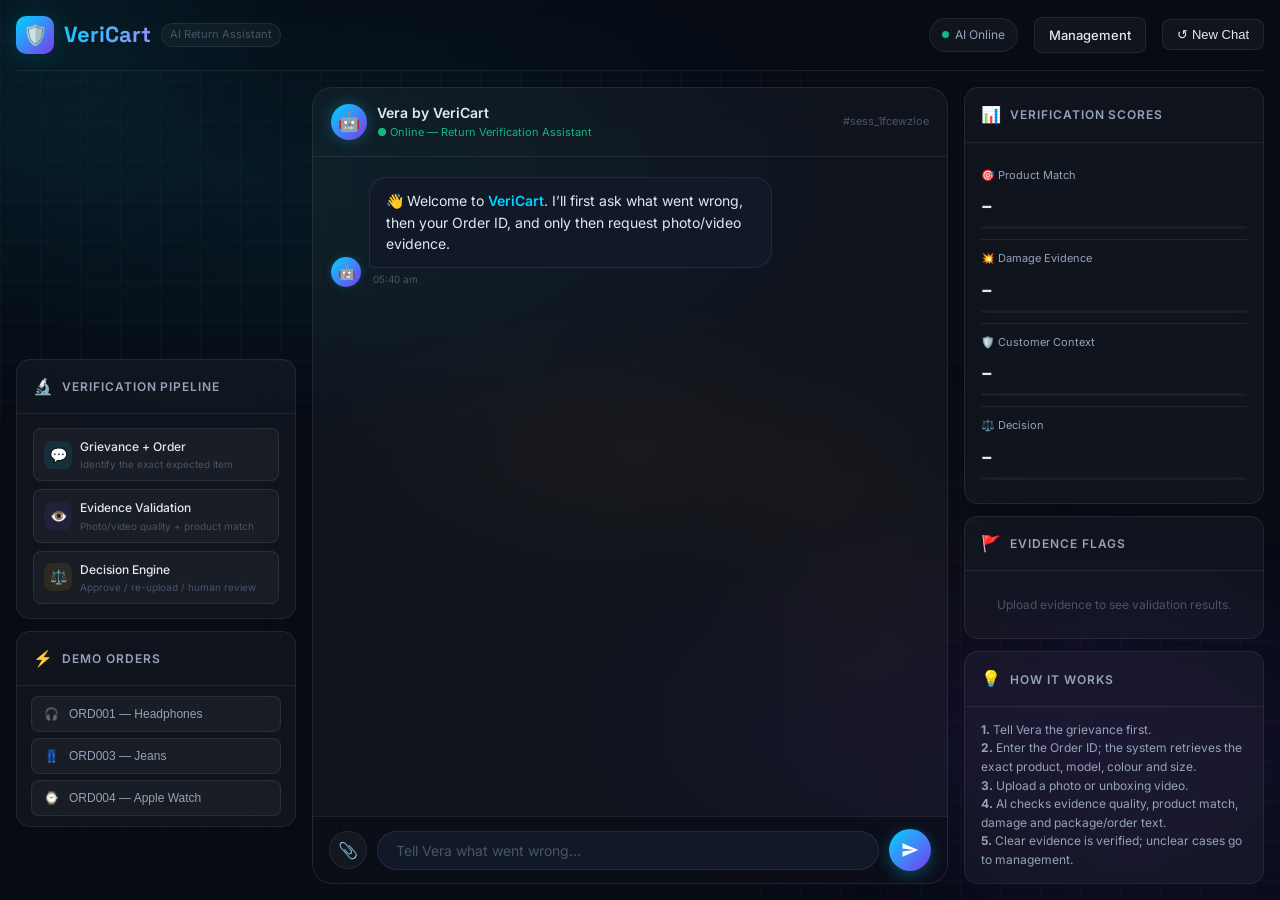
==== templates/index.html @ 565e186d "Initial commit" ====
<!doctype html><html lang="en"><head><meta charset="utf-8"><meta name="viewport" content="width=device-width,initial-scale=1"><title>VeriCart — AI Return Verification</title><link rel="stylesheet" href="/static/css/style.css"></head>
<body>
<div class="bg-canvas" aria-hidden="true"><div class="bg-gradient-mesh"></div><div class="bg-grid"></div><div class="orb orb-1"></div><div class="orb orb-2"></div><div class="orb orb-3"></div></div>
<div class="app-shell">
<header class="app-header"><a class="logo" href="/"><div class="logo-shield">🛡️</div><span class="logo-text">VeriCart</span><span class="logo-tagline">AI Return Assistant</span></a><div class="header-right"><div class="status-indicator"><div class="status-dot"></div><span>AI Online</span></div><a class="btn-new-chat" href="/management" style="text-decoration:none">Management</a><button class="btn-new-chat" id="btnNewChat">↺ New Chat</button></div></header>
<main class="main-content">
<aside class="left-panel">
<div class="glass-card order-card" id="orderCard"><div class="card-header"><span class="card-header-icon">📦</span><span>Order Details</span></div><div class="card-body" id="orderCardBody"><p class="muted-center">Enter a grievance and Order ID to begin.</p></div></div>
<div class="glass-card risk-card" id="riskCard"><div class="card-header"><span class="card-header-icon">🛡️</span><span>Customer Context</span></div><div class="card-body" id="riskCardBody"><p class="muted-center">Risk context appears after order lookup.</p></div></div>
<div class="glass-card"><div class="card-header"><span class="card-header-icon">🔬</span><span>Verification Pipeline</span></div><div class="card-body"><div class="pipeline-steps-list">
<div class="pipeline-step-item"><div class="step-icon-sm cnn">💬</div><div class="step-info"><div class="step-name">Grievance + Order</div><div class="step-exp">Identify the exact expected item</div></div></div>
<div class="pipeline-step-item"><div class="step-icon-sm ae">👁️</div><div class="step-info"><div class="step-name">Evidence Validation</div><div class="step-exp">Photo/video quality + product match</div></div></div>
<div class="pipeline-step-item"><div class="step-icon-sm fuzzy">⚖️</div><div class="step-info"><div class="step-name">Decision Engine</div><div class="step-exp">Approve / re-upload / human review</div></div></div>
</div></div></div>
<div class="glass-card"><div class="card-header"><span class="card-header-icon">⚡</span><span>Demo Orders</span></div><div class="card-body" style="padding:10px 14px"><button class="quick-action-btn demo" data-order="ORD001">🎧 <span>ORD001 — Headphones</span></button><button class="quick-action-btn demo" data-order="ORD003">👖 <span>ORD003 — Jeans</span></button><button class="quick-action-btn demo" data-order="ORD004">⌚ <span>ORD004 — Apple Watch</span></button></div></div>
</aside>
<section class="chat-area">
<div class="chat-topbar"><div class="bot-identity"><div class="bot-avatar">🤖</div><div><div class="bot-name">Vera <span>by VeriCart</span></div><div class="bot-status">● Online — Return Verification Assistant</div></div></div><span id="sessionIdDisplay" class="session-id"></span></div>
<div class="messages-container" id="messagesContainer"></div><div class="typing-indicator" id="typingIndicator"><div class="msg-avatar-sm">🤖</div><div class="typing-dots"><span></span><span></span><span></span></div></div>
<div class="upload-zone-wrapper" id="uploadZoneWrapper"><div class="upload-zone" id="uploadZone" tabindex="0"><span class="upload-icon-large">📸</span><div class="upload-title">Upload Photo or Unboxing Video</div><p class="upload-sub">JPG, PNG, WEBP, MP4, WEBM, MOV or AVI</p><button class="btn-browse" id="btnBrowse">📁 Choose Evidence</button></div><input type="file" id="evidenceFileInput" accept="image/jpeg,image/png,image/webp,video/mp4,video/webm,video/quicktime,video/x-msvideo" hidden></div>
<div class="input-bar"><button class="btn-upload-attach" id="btnAttach" title="Upload evidence">📎</button><input class="input-field" id="messageInput" placeholder="Tell Vera what went wrong…" maxlength="500"><button class="btn-send" id="btnSend"><svg viewBox="0 0 24 24"><path d="M2 21L23 12 2 3v7l15 2-15 2z"/></svg></button></div>
</section>
<aside class="right-panel">
<div class="glass-card"><div class="card-header"><span class="card-header-icon">📊</span><span>Verification Scores</span></div><div class="card-body scores-panel"><div class="score-panel-item"><div class="score-panel-label">🎯 Product Match</div><div class="score-panel-value" id="scoreCnnVal">–</div><div class="score-panel-bar-track"><div class="score-panel-bar-fill" id="scoreCnnBar"></div></div></div><div class="score-panel-item"><div class="score-panel-label">💥 Damage Evidence</div><div class="score-panel-value" id="scoreAeVal">–</div><div class="score-panel-bar-track"><div class="score-panel-bar-fill" id="scoreAeBar"></div></div></div><div class="score-panel-item"><div class="score-panel-label">🛡️ Customer Context</div><div class="score-panel-value" id="scoreRiskVal">–</div><div class="score-panel-bar-track"><div class="score-panel-bar-fill" id="scoreRiskBar"></div></div></div><div class="score-panel-item"><div class="score-panel-label">⚖️ Decision</div><div class="score-panel-value" id="scoreFuzzyVal">–</div><div class="score-panel-bar-track"><div class="score-panel-bar-fill" id="scoreFuzzyBar"></div></div></div></div></div>
<div class="glass-card"><div class="card-header"><span class="card-header-icon">🚩</span><span>Evidence Flags</span></div><div class="card-body" id="flagsBody"><p class="muted-center">Upload evidence to see validation results.</p></div></div>
<div class="glass-card"><div class="card-header"><span class="card-header-icon">💡</span><span>How it works</span></div><div class="card-body small-copy"><p><b>1.</b> Tell Vera the grievance first.</p><p><b>2.</b> Enter the Order ID; the system retrieves the exact product, model, colour and size.</p><p><b>3.</b> Upload a photo or unboxing video.</p><p><b>4.</b> AI checks evidence quality, product match, damage and package/order text.</p><p><b>5.</b> Clear evidence is verified; unclear cases go to management.</p></div></div>
</aside></main></div>
<div class="analysis-overlay" id="analysisOverlay"><div class="overlay-header"><div class="overlay-title">🔬 Verifying Evidence</div><div class="overlay-subtitle">Checking product identity, evidence quality and the claimed grievance.</div></div><div class="pipeline-steps"><div class="pipeline-step-card step-cnn" id="stepCnn"><span class="step-card-icon">📷</span><div class="step-card-title">Evidence Quality</div><div class="step-card-status" id="stepCnnStatus">Waiting…</div></div><div class="pipeline-connector"><div class="connector-line"><div class="connector-fill" id="connector1"></div></div></div><div class="pipeline-step-card step-ae" id="stepAe"><span class="step-card-icon">🔎</span><div class="step-card-title">Product / Issue Match</div><div class="step-card-status" id="stepAeStatus">Waiting…</div></div><div class="pipeline-connector"><div class="connector-line"><div class="connector-fill" id="connector2"></div></div></div><div class="pipeline-step-card step-fuzzy" id="stepFuzzy"><span class="step-card-icon">⚖️</span><div class="step-card-title">Decision</div><div class="step-card-status" id="stepFuzzyStatus">Waiting…</div></div></div></div>
<div class="result-card-wrapper" id="resultCardWrapper"><div class="result-card" id="resultCard"></div></div><div class="toast-container" id="toastContainer"></div>
<script src="/static/js/main.js"></script></body></html>
---- static/css/style.css ----
/* ============================================================
   VeriCart — Smart E-Commerce Return & Quality Verification
   Premium CSS Design System
   ============================================================ */

@import url('https://fonts.googleapis.com/css2?family=Inter:wght@300;400;500;600;700;800;900&family=Space+Grotesk:wght@400;500;600;700&display=swap');

/* ─── Design Tokens ─── */
:root {
  --bg-primary:     #070b14;
  --bg-secondary:   #0d1117;
  --bg-tertiary:    #111827;
  --surface:        rgba(255, 255, 255, 0.04);
  --surface-hover:  rgba(255, 255, 255, 0.07);
  --border:         rgba(255, 255, 255, 0.08);
  --border-bright:  rgba(0, 212, 255, 0.3);

  --cyan:       #00d4ff;
  --cyan-dim:   rgba(0, 212, 255, 0.15);
  --cyan-glow:  rgba(0, 212, 255, 0.4);
  --purple:     #7c3aed;
  --purple-dim: rgba(124, 58, 237, 0.15);
  --amber:      #f59e0b;
  --amber-dim:  rgba(245, 158, 11, 0.15);
  --emerald:    #10b981;
  --emerald-dim:rgba(16, 185, 129, 0.15);
  --red:        #ef4444;
  --red-dim:    rgba(239, 68, 68, 0.15);

  --text-primary:   #e2e8f0;
  --text-secondary: #94a3b8;
  --text-muted:     #475569;

  --radius-sm: 8px;
  --radius:    14px;
  --radius-lg: 20px;
  --radius-xl: 28px;

  --shadow-glow-cyan:   0 0 30px rgba(0, 212, 255, 0.2);
  --shadow-glow-purple: 0 0 30px rgba(124, 58, 237, 0.2);
  --shadow-card:        0 8px 32px rgba(0, 0, 0, 0.4);

  --transition: all 0.3s cubic-bezier(0.4, 0, 0.2, 1);
  --transition-slow: all 0.6s cubic-bezier(0.4, 0, 0.2, 1);
}

/* ─── Reset & Base ─── */
*, *::before, *::after { box-sizing: border-box; margin: 0; padding: 0; }

html { font-size: 16px; scroll-behavior: smooth; }

body {
  font-family: 'Inter', sans-serif;
  background: var(--bg-primary);
  color: var(--text-primary);
  min-height: 100vh;
  overflow-x: hidden;
  line-height: 1.6;
}

/* ─── Animated Background ─── */
.bg-canvas {
  position: fixed;
  inset: 0;
  z-index: 0;
  pointer-events: none;
  overflow: hidden;
}

.bg-gradient-mesh {
  position: absolute;
  inset: 0;
  background:
    radial-gradient(ellipse 80% 50% at 20% 20%, rgba(0, 212, 255, 0.07) 0%, transparent 60%),
    radial-gradient(ellipse 60% 40% at 80% 80%, rgba(124, 58, 237, 0.09) 0%, transparent 60%),
    radial-gradient(ellipse 50% 30% at 50% 50%, rgba(245, 158, 11, 0.04) 0%, transparent 50%);
  animation: meshShift 12s ease-in-out infinite alternate;
}

@keyframes meshShift {
  0%   { transform: scale(1) rotate(0deg); }
  100% { transform: scale(1.1) rotate(2deg); }
}

.bg-grid {
  position: absolute;
  inset: 0;
  background-image:
    linear-gradient(rgba(255,255,255,0.02) 1px, transparent 1px),
    linear-gradient(90deg, rgba(255,255,255,0.02) 1px, transparent 1px);
  background-size: 40px 40px;
  animation: gridDrift 20s linear infinite;
}

@keyframes gridDrift {
  0%   { transform: translateY(0); }
  100% { transform: translateY(40px); }
}

/* ─── Floating Orbs ─── */
.orb {
  position: absolute;
  border-radius: 50%;
  filter: blur(80px);
  pointer-events: none;
  animation: orbFloat 8s ease-in-out infinite;
}
.orb-1 { width: 300px; height: 300px; background: rgba(0,212,255,0.06); top: -100px; left: -100px; animation-delay: 0s; }
.orb-2 { width: 400px; height: 400px; background: rgba(124,58,237,0.05); bottom: -150px; right: -100px; animation-delay: 4s; }
.orb-3 { width: 200px; height: 200px; background: rgba(245,158,11,0.04); top: 50%; left: 60%; animation-delay: 2s; }

@keyframes orbFloat {
  0%, 100% { transform: translate(0, 0) scale(1); }
  50%       { transform: translate(20px, -30px) scale(1.05); }
}

/* ─── App Shell ─── */
.app-shell {
  position: relative;
  z-index: 1;
  display: flex;
  flex-direction: column;
  height: 100vh;
  max-width: 1400px;
  margin: 0 auto;
  padding: 0 16px;
}

/* ─── Header ─── */
.app-header {
  display: flex;
  align-items: center;
  justify-content: space-between;
  padding: 16px 0;
  border-bottom: 1px solid var(--border);
  flex-shrink: 0;
  backdrop-filter: blur(10px);
}

.logo {
  display: flex;
  align-items: center;
  gap: 10px;
  text-decoration: none;
}

.logo-shield {
  width: 38px;
  height: 38px;
  background: linear-gradient(135deg, var(--cyan), var(--purple));
  border-radius: 10px;
  display: flex;
  align-items: center;
  justify-content: center;
  font-size: 20px;
  box-shadow: var(--shadow-glow-cyan);
  flex-shrink: 0;
  animation: shieldPulse 3s ease-in-out infinite;
}

@keyframes shieldPulse {
  0%, 100% { box-shadow: 0 0 20px rgba(0,212,255,0.3); }
  50%       { box-shadow: 0 0 40px rgba(0,212,255,0.5), 0 0 60px rgba(124,58,237,0.2); }
}

.logo-text {
  font-family: 'Space Grotesk', sans-serif;
  font-size: 22px;
  font-weight: 700;
  background: linear-gradient(135deg, var(--cyan), #a78bfa);
  -webkit-background-clip: text;
  -webkit-text-fill-color: transparent;
  background-clip: text;
}

.logo-tagline {
  font-size: 11px;
  color: var(--text-muted);
  font-weight: 400;
  padding: 2px 8px;
  border: 1px solid var(--border);
  border-radius: 20px;
  background: var(--surface);
}

.header-right {
  display: flex;
  align-items: center;
  gap: 16px;
}

.status-indicator {
  display: flex;
  align-items: center;
  gap: 6px;
  font-size: 12px;
  color: var(--text-secondary);
  padding: 6px 12px;
  background: var(--surface);
  border: 1px solid var(--border);
  border-radius: 20px;
}

.status-dot {
  width: 7px;
  height: 7px;
  background: var(--emerald);
  border-radius: 50%;
  animation: statusPulse 2s ease-in-out infinite;
}

@keyframes statusPulse {
  0%, 100% { opacity: 1; box-shadow: 0 0 0 0 rgba(16,185,129,0.4); }
  50%       { opacity: 0.8; box-shadow: 0 0 0 4px rgba(16,185,129,0); }
}

.btn-new-chat {
  display: flex;
  align-items: center;
  gap: 6px;
  padding: 7px 14px;
  font-size: 13px;
  font-weight: 500;
  color: var(--text-primary);
  background: var(--surface);
  border: 1px solid var(--border);
  border-radius: var(--radius-sm);
  cursor: pointer;
  transition: var(--transition);
}
.btn-new-chat:hover {
  background: var(--surface-hover);
  border-color: var(--border-bright);
  color: var(--cyan);
}

/* ─── Main Content Area ─── */
.main-content {
  display: grid;
  grid-template-columns: 280px 1fr 300px;
  gap: 16px;
  flex: 1;
  overflow: hidden;
  padding: 16px 0;
  min-height: 0;
}

/* ─── Left Panel: Order Info ─── */
.left-panel {
  display: flex;
  flex-direction: column;
  gap: 12px;
  overflow-y: auto;
  scrollbar-width: none;
}
.left-panel::-webkit-scrollbar { display: none; }

/* ─── Glass Card Base ─── */
.glass-card {
  background: var(--surface);
  border: 1px solid var(--border);
  border-radius: var(--radius);
  backdrop-filter: blur(20px);
  overflow: hidden;
  transition: var(--transition);
}
.glass-card:hover {
  border-color: var(--border-bright);
  box-shadow: var(--shadow-glow-cyan);
}

.card-header {
  display: flex;
  align-items: center;
  gap: 8px;
  padding: 14px 16px;
  border-bottom: 1px solid var(--border);
  font-size: 12px;
  font-weight: 600;
  text-transform: uppercase;
  letter-spacing: 0.08em;
  color: var(--text-secondary);
}

.card-header-icon {
  font-size: 16px;
}

.card-body {
  padding: 14px 16px;
}

/* ─── Order Details Card ─── */
.order-card {
  opacity: 0;
  transform: translateX(-20px);
  transition: var(--transition-slow);
  pointer-events: none;
}
.order-card.visible {
  opacity: 1;
  transform: translateX(0);
  pointer-events: auto;
}

.order-product-name {
  font-size: 14px;
  font-weight: 600;
  color: var(--text-primary);
  margin-bottom: 8px;
  line-height: 1.4;
}

.order-meta-row {
  display: flex;
  align-items: center;
  justify-content: space-between;
  padding: 6px 0;
  border-bottom: 1px solid var(--border);
  font-size: 12px;
}
.order-meta-row:last-child { border-bottom: none; }
.order-meta-label { color: var(--text-muted); }
.order-meta-value { color: var(--text-secondary); font-weight: 500; }
.order-meta-value.price { color: var(--amber); font-weight: 600; }

.status-badge {
  display: inline-flex;
  align-items: center;
  gap: 4px;
  padding: 2px 8px;
  border-radius: 20px;
  font-size: 11px;
  font-weight: 600;
}
.status-delivered { background: var(--emerald-dim); color: var(--emerald); border: 1px solid rgba(16,185,129,0.2); }

/* ─── Risk Score Card ─── */
.risk-card {
  opacity: 0;
  transform: translateX(-20px);
  transition: var(--transition-slow);
  transition-delay: 0.1s;
  pointer-events: none;
}
.risk-card.visible {
  opacity: 1;
  transform: translateX(0);
  pointer-events: auto;
}

.risk-score-display {
  display: flex;
  align-items: center;
  gap: 12px;
  margin-bottom: 12px;
}

.risk-gauge {
  width: 56px;
  height: 56px;
  border-radius: 50%;
  display: flex;
  align-items: center;
  justify-content: center;
  font-size: 16px;
  font-weight: 700;
  border: 3px solid;
  flex-shrink: 0;
}
.risk-gauge.low    { border-color: var(--emerald); color: var(--emerald); background: var(--emerald-dim); }
.risk-gauge.medium { border-color: var(--amber);   color: var(--amber);   background: var(--amber-dim); }
.risk-gauge.high   { border-color: var(--red);     color: var(--red);     background: var(--red-dim); }

.risk-info .risk-level { font-size: 14px; font-weight: 600; }
.risk-info .risk-level.low    { color: var(--emerald); }
.risk-info .risk-level.medium { color: var(--amber); }
.risk-info .risk-level.high   { color: var(--red); }
.risk-info .risk-label { font-size: 11px; color: var(--text-muted); }

.risk-bars { display: flex; flex-direction: column; gap: 6px; }
.risk-bar-row { display: flex; align-items: center; gap: 8px; font-size: 11px; color: var(--text-muted); }
.risk-bar-row span:first-child { width: 70px; flex-shrink: 0; }
.risk-bar-track {
  flex: 1;
  height: 4px;
  background: var(--surface);
  border-radius: 2px;
  overflow: hidden;
}
.risk-bar-fill {
  height: 100%;
  border-radius: 2px;
  transition: width 1s cubic-bezier(0.4, 0, 0.2, 1);
}

/* ─── AI Pipeline Card (left panel) ─── */
.pipeline-info-card {
  font-size: 11px;
  color: var(--text-secondary);
}

.pipeline-steps-list {
  display: flex;
  flex-direction: column;
  gap: 8px;
}

.pipeline-step-item {
  display: flex;
  align-items: center;
  gap: 8px;
  padding: 8px 10px;
  border-radius: var(--radius-sm);
  background: var(--surface);
  border: 1px solid var(--border);
}

.step-icon-sm {
  width: 28px;
  height: 28px;
  border-radius: 8px;
  display: flex;
  align-items: center;
  justify-content: center;
  font-size: 14px;
  flex-shrink: 0;
}

.step-icon-sm.cnn     { background: rgba(0,212,255,0.1); }
.step-icon-sm.ae      { background: rgba(124,58,237,0.1); }
.step-icon-sm.fuzzy   { background: rgba(245,158,11,0.1); }

.step-info .step-name { font-size: 12px; font-weight: 500; color: var(--text-primary); }
.step-info .step-exp  { font-size: 10px; color: var(--text-muted); }

/* ─── Center: Chat Area ─── */
.chat-area {
  display: flex;
  flex-direction: column;
  background: var(--surface);
  border: 1px solid var(--border);
  border-radius: var(--radius-lg);
  overflow: hidden;
  backdrop-filter: blur(20px);
  min-height: 0;
}

.chat-topbar {
  display: flex;
  align-items: center;
  justify-content: space-between;
  padding: 14px 18px;
  border-bottom: 1px solid var(--border);
  flex-shrink: 0;
}

.bot-identity {
  display: flex;
  align-items: center;
  gap: 10px;
}

.bot-avatar {
  width: 36px;
  height: 36px;
  background: linear-gradient(135deg, var(--cyan), var(--purple));
  border-radius: 50%;
  display: flex;
  align-items: center;
  justify-content: center;
  font-size: 18px;
  box-shadow: 0 0 15px rgba(0,212,255,0.3);
}

.bot-name { font-size: 14px; font-weight: 600; }
.bot-status { font-size: 11px; color: var(--emerald); }

/* ─── Messages ─── */
.messages-container {
  flex: 1;
  overflow-y: auto;
  padding: 20px 18px;
  display: flex;
  flex-direction: column;
  gap: 16px;
  scrollbar-width: thin;
  scrollbar-color: var(--border) transparent;
  min-height: 0;
}
.messages-container::-webkit-scrollbar { width: 4px; }
.messages-container::-webkit-scrollbar-thumb { background: var(--border); border-radius: 2px; }

/* Message Wrappers */
.msg-wrapper {
  display: flex;
  align-items: flex-end;
  gap: 8px;
  animation: msgAppear 0.4s cubic-bezier(0.34, 1.56, 0.64, 1);
}
.msg-wrapper.bot-msg  { justify-content: flex-start; }
.msg-wrapper.user-msg { justify-content: flex-end; }

@keyframes msgAppear {
  from { opacity: 0; transform: translateY(16px) scale(0.95); }
  to   { opacity: 1; transform: translateY(0) scale(1); }
}

.msg-avatar-sm {
  width: 30px;
  height: 30px;
  border-radius: 50%;
  background: linear-gradient(135deg, var(--cyan), var(--purple));
  display: flex;
  align-items: center;
  justify-content: center;
  font-size: 14px;
  flex-shrink: 0;
  box-shadow: 0 0 10px rgba(0,212,255,0.2);
}

.msg-bubble {
  max-width: 72%;
  padding: 12px 16px;
  border-radius: 18px;
  font-size: 14px;
  line-height: 1.55;
  position: relative;
}

.bot-bubble {
  background: var(--bg-tertiary);
  border: 1px solid var(--border);
  border-bottom-left-radius: 4px;
  color: var(--text-primary);
}

.user-bubble {
  background: linear-gradient(135deg, rgba(0,212,255,0.2), rgba(124,58,237,0.2));
  border: 1px solid rgba(0,212,255,0.2);
  border-bottom-right-radius: 4px;
  color: var(--text-primary);
}

.msg-bubble strong {
  color: var(--cyan);
  font-weight: 600;
}

.msg-bubble em {
  color: var(--text-secondary);
  font-style: italic;
}

.msg-bubble p { margin-bottom: 4px; }
.msg-bubble p:last-child { margin-bottom: 0; }

.msg-time {
  font-size: 10px;
  color: var(--text-muted);
  margin-top: 3px;
  padding: 0 4px;
}

/* ─── Typing Indicator ─── */
.typing-indicator {
  display: none;
  align-items: flex-end;
  gap: 8px;
}
.typing-indicator.visible { display: flex; }

.typing-dots {
  background: var(--bg-tertiary);
  border: 1px solid var(--border);
  border-radius: 18px;
  border-bottom-left-radius: 4px;
  padding: 12px 16px;
  display: flex;
  gap: 4px;
  align-items: center;
}

.typing-dots span {
  width: 6px;
  height: 6px;
  background: var(--text-muted);
  border-radius: 50%;
  animation: typingBounce 1.2s ease-in-out infinite;
}
.typing-dots span:nth-child(2) { animation-delay: 0.2s; }
.typing-dots span:nth-child(3) { animation-delay: 0.4s; }

@keyframes typingBounce {
  0%, 60%, 100% { transform: translateY(0); }
  30%           { transform: translateY(-6px); background: var(--cyan); }
}

/* ─── Upload Zone ─── */
.upload-zone-wrapper {
  padding: 0 18px 12px;
  display: none;
}
.upload-zone-wrapper.visible { display: block; }

.upload-zone {
  border: 2px dashed var(--border-bright);
  border-radius: var(--radius);
  padding: 24px;
  text-align: center;
  cursor: pointer;
  transition: var(--transition);
  background: rgba(0, 212, 255, 0.02);
  position: relative;
  overflow: hidden;
}

.upload-zone::before {
  content: '';
  position: absolute;
  inset: 0;
  background: linear-gradient(135deg, rgba(0,212,255,0.05), rgba(124,58,237,0.05));
  opacity: 0;
  transition: var(--transition);
}

.upload-zone:hover, .upload-zone.drag-over {
  border-color: var(--cyan);
  background: rgba(0, 212, 255, 0.06);
  box-shadow: 0 0 30px rgba(0,212,255,0.1);
}

.upload-zone:hover::before, .upload-zone.drag-over::before { opacity: 1; }

.upload-icon-large {
  font-size: 36px;
  margin-bottom: 10px;
  display: block;
  animation: uploadPulse 2s ease-in-out infinite;
}

@keyframes uploadPulse {
  0%, 100% { transform: scale(1); }
  50%       { transform: scale(1.1); }
}

.upload-title {
  font-size: 14px;
  font-weight: 600;
  color: var(--text-primary);
  margin-bottom: 4px;
}

.upload-sub {
  font-size: 12px;
  color: var(--text-muted);
  margin-bottom: 12px;
}

.btn-browse {
  display: inline-flex;
  align-items: center;
  gap: 6px;
  padding: 8px 20px;
  background: linear-gradient(135deg, var(--cyan), var(--purple));
  border: none;
  border-radius: var(--radius-sm);
  color: white;
  font-size: 13px;
  font-weight: 600;
  cursor: pointer;
  transition: var(--transition);
  box-shadow: 0 4px 15px rgba(0,212,255,0.3);
}
.btn-browse:hover {
  transform: translateY(-2px);
  box-shadow: 0 8px 25px rgba(0,212,255,0.4);
}

/* Image Preview in Chat */
.image-preview-bubble {
  max-width: 200px;
  border-radius: 12px;
  overflow: hidden;
  border: 2px solid var(--border-bright);
  box-shadow: var(--shadow-glow-cyan);
}
.image-preview-bubble img {
  width: 100%;
  height: 150px;
  object-fit: cover;
  display: block;
}

/* ─── Input Bar ─── */
.input-bar {
  display: flex;
  align-items: center;
  gap: 10px;
  padding: 12px 16px;
  border-top: 1px solid var(--border);
  flex-shrink: 0;
  background: rgba(7, 11, 20, 0.6);
}

.input-field {
  flex: 1;
  background: var(--bg-tertiary);
  border: 1px solid var(--border);
  border-radius: 24px;
  padding: 10px 18px;
  font-size: 14px;
  color: var(--text-primary);
  font-family: 'Inter', sans-serif;
  outline: none;
  transition: var(--transition);
}

.input-field::placeholder { color: var(--text-muted); }
.input-field:focus {
  border-color: var(--border-bright);
  box-shadow: 0 0 0 3px rgba(0, 212, 255, 0.1);
}

.btn-send {
  width: 42px;
  height: 42px;
  background: linear-gradient(135deg, var(--cyan), var(--purple));
  border: none;
  border-radius: 50%;
  display: flex;
  align-items: center;
  justify-content: center;
  cursor: pointer;
  transition: var(--transition);
  box-shadow: 0 4px 15px rgba(0,212,255,0.3);
  flex-shrink: 0;
}

.btn-send:hover {
  transform: scale(1.1) rotate(5deg);
  box-shadow: 0 6px 20px rgba(0,212,255,0.5);
}

.btn-send svg {
  width: 18px;
  height: 18px;
  fill: white;
}

.btn-upload-attach {
  width: 38px;
  height: 38px;
  background: var(--surface);
  border: 1px solid var(--border);
  border-radius: 50%;
  display: flex;
  align-items: center;
  justify-content: center;
  cursor: pointer;
  transition: var(--transition);
  font-size: 16px;
  flex-shrink: 0;
}
.btn-upload-attach:hover {
  border-color: var(--border-bright);
  background: var(--surface-hover);
  color: var(--cyan);
}

/* ─── Right Panel: Analysis ─── */
.right-panel {
  display: flex;
  flex-direction: column;
  gap: 12px;
  overflow-y: auto;
  scrollbar-width: none;
}
.right-panel::-webkit-scrollbar { display: none; }

/* ─── Analysis Overlay ─── */
.analysis-overlay {
  display: none;
  position: fixed;
  inset: 0;
  z-index: 1000;
  background: rgba(7, 11, 20, 0.92);
  backdrop-filter: blur(20px);
  align-items: center;
  justify-content: center;
  flex-direction: column;
  gap: 40px;
}
.analysis-overlay.active { display: flex; }

.overlay-header {
  text-align: center;
}

.overlay-title {
  font-family: 'Space Grotesk', sans-serif;
  font-size: 28px;
  font-weight: 700;
  background: linear-gradient(135deg, var(--cyan), #a78bfa);
  -webkit-background-clip: text;
  -webkit-text-fill-color: transparent;
  background-clip: text;
  margin-bottom: 8px;
}

.overlay-subtitle {
  font-size: 14px;
  color: var(--text-secondary);
}

/* ─── Pipeline Steps ─── */
.pipeline-steps {
  display: flex;
  align-items: center;
  gap: 0;
}

.pipeline-step-card {
  width: 200px;
  padding: 24px 20px;
  background: var(--surface);
  border: 1px solid var(--border);
  border-radius: var(--radius-lg);
  text-align: center;
  transition: var(--transition-slow);
  position: relative;
  overflow: hidden;
}

.pipeline-step-card::before {
  content: '';
  position: absolute;
  inset: 0;
  border-radius: inherit;
  opacity: 0;
  transition: opacity 0.5s;
}

.pipeline-step-card.step-cnn::before     { background: linear-gradient(135deg, rgba(0,212,255,0.1), transparent); }
.pipeline-step-card.step-ae::before      { background: linear-gradient(135deg, rgba(124,58,237,0.1), transparent); }
.pipeline-step-card.step-fuzzy::before   { background: linear-gradient(135deg, rgba(245,158,11,0.1), transparent); }

.pipeline-step-card.active {
  border-color: var(--cyan);
  box-shadow: 0 0 30px rgba(0,212,255,0.2);
}
.pipeline-step-card.active::before { opacity: 1; }

.pipeline-step-card.step-ae.active {
  border-color: var(--purple);
  box-shadow: 0 0 30px rgba(124,58,237,0.2);
}

.pipeline-step-card.step-fuzzy.active {
  border-color: var(--amber);
  box-shadow: 0 0 30px rgba(245,158,11,0.2);
}

.pipeline-step-card.done {
  border-color: var(--emerald);
  box-shadow: 0 0 20px rgba(16,185,129,0.15);
}

.step-card-icon {
  font-size: 32px;
  margin-bottom: 12px;
  display: block;
}

.step-card-title {
  font-size: 14px;
  font-weight: 600;
  margin-bottom: 4px;
  color: var(--text-primary);
}

.step-card-desc {
  font-size: 11px;
  color: var(--text-muted);
  margin-bottom: 14px;
}

.step-card-status {
  font-size: 12px;
  font-weight: 500;
  padding: 4px 12px;
  border-radius: 20px;
  background: var(--surface);
  color: var(--text-muted);
  border: 1px solid var(--border);
  transition: var(--transition);
  display: inline-block;
}

.pipeline-step-card.active .step-card-status {
  background: var(--cyan-dim);
  color: var(--cyan);
  border-color: rgba(0,212,255,0.3);
  animation: processingPulse 1s ease-in-out infinite;
}

.pipeline-step-card.step-ae.active .step-card-status {
  background: var(--purple-dim);
  color: #a78bfa;
  border-color: rgba(124,58,237,0.3);
}

.pipeline-step-card.step-fuzzy.active .step-card-status {
  background: var(--amber-dim);
  color: var(--amber);
  border-color: rgba(245,158,11,0.3);
}

.pipeline-step-card.done .step-card-status {
  background: var(--emerald-dim);
  color: var(--emerald);
  border-color: rgba(16,185,129,0.3);
  animation: none;
}

@keyframes processingPulse {
  0%, 100% { opacity: 1; }
  50%       { opacity: 0.6; }
}

.pipeline-connector {
  display: flex;
  align-items: center;
  padding: 0 10px;
  position: relative;
}

.connector-line {
  width: 60px;
  height: 2px;
  background: var(--border);
  position: relative;
  overflow: hidden;
  border-radius: 1px;
}

.connector-fill {
  position: absolute;
  top: 0;
  left: -100%;
  height: 100%;
  width: 100%;
  background: linear-gradient(90deg, var(--cyan), var(--purple));
  transition: left 0.5s ease;
  border-radius: 1px;
}

.connector-fill.active { left: 0; }

/* ─── Spinner ─── */
.spinner-ring {
  display: inline-block;
  width: 20px;
  height: 20px;
  border: 2px solid var(--border);
  border-top-color: var(--cyan);
  border-radius: 50%;
  animation: spin 0.8s linear infinite;
  vertical-align: middle;
  margin-right: 6px;
}
@keyframes spin { to { transform: rotate(360deg); } }

/* ─── Result Card ─── */
.result-card-wrapper {
  position: fixed;
  inset: 0;
  z-index: 1100;
  display: none;
  align-items: center;
  justify-content: center;
  background: rgba(7, 11, 20, 0.85);
  backdrop-filter: blur(20px);
}
.result-card-wrapper.active { display: flex; }

.result-card {
  width: 100%;
  max-width: 560px;
  background: var(--bg-secondary);
  border: 1px solid var(--border);
  border-radius: var(--radius-xl);
  overflow: hidden;
  animation: resultCardIn 0.6s cubic-bezier(0.34, 1.56, 0.64, 1);
  box-shadow: var(--shadow-card);
  max-height: 90vh;
  overflow-y: auto;
}

@keyframes resultCardIn {
  from { opacity: 0; transform: scale(0.8) translateY(40px); }
  to   { opacity: 1; transform: scale(1) translateY(0); }
}

.result-header {
  padding: 28px 28px 24px;
  text-align: center;
  position: relative;
}

.result-header.instant-refund {
  background: linear-gradient(135deg, rgba(16,185,129,0.15) 0%, rgba(16,185,129,0.05) 100%);
  border-bottom: 1px solid rgba(16,185,129,0.2);
}
.result-header.manual-audit {
  background: linear-gradient(135deg, rgba(245,158,11,0.15) 0%, rgba(245,158,11,0.05) 100%);
  border-bottom: 1px solid rgba(245,158,11,0.2);
}
.result-header.rejected {
  background: linear-gradient(135deg, rgba(239,68,68,0.15) 0%, rgba(239,68,68,0.05) 100%);
  border-bottom: 1px solid rgba(239,68,68,0.2);
}

.result-icon-large {
  font-size: 52px;
  margin-bottom: 12px;
  display: block;
  animation: iconBounce 0.6s cubic-bezier(0.34, 1.56, 0.64, 1) 0.3s both;
}

@keyframes iconBounce {
  from { transform: scale(0) rotate(-180deg); }
  to   { transform: scale(1) rotate(0deg); }
}

.result-verdict {
  font-family: 'Space Grotesk', sans-serif;
  font-size: 26px;
  font-weight: 700;
  margin-bottom: 6px;
}
.result-verdict.instant-refund { color: var(--emerald); }
.result-verdict.manual-audit   { color: var(--amber); }
.result-verdict.rejected        { color: var(--red); }

.result-explanation {
  font-size: 13px;
  color: var(--text-secondary);
  line-height: 1.6;
  max-width: 420px;
  margin: 0 auto;
}

/* Result Body */
.result-body { padding: 20px 28px; }

.result-section-title {
  font-size: 11px;
  font-weight: 600;
  text-transform: uppercase;
  letter-spacing: 0.1em;
  color: var(--text-muted);
  margin-bottom: 12px;
}

/* Score meters */
.score-meters {
  display: flex;
  flex-direction: column;
  gap: 10px;
  margin-bottom: 20px;
}

.score-meter-row {
  display: flex;
  align-items: center;
  gap: 12px;
}

.score-meter-label {
  font-size: 12px;
  color: var(--text-secondary);
  width: 140px;
  flex-shrink: 0;
  display: flex;
  align-items: center;
  gap: 6px;
}

.score-meter-bar-track {
  flex: 1;
  height: 6px;
  background: var(--surface);
  border-radius: 3px;
  overflow: hidden;
}

.score-meter-bar-fill {
  height: 100%;
  border-radius: 3px;
  transition: width 1.2s cubic-bezier(0.4, 0, 0.2, 1);
}
.score-meter-bar-fill.cnn     { background: linear-gradient(90deg, var(--cyan), #0077b6); }
.score-meter-bar-fill.ae      { background: linear-gradient(90deg, var(--purple), #5b21b6); }
.score-meter-bar-fill.risk    { background: linear-gradient(90deg, var(--amber), #d97706); }
.score-meter-bar-fill.fuzzy   { background: linear-gradient(90deg, var(--emerald), #059669); }

.score-meter-value {
  font-size: 12px;
  font-weight: 600;
  color: var(--text-primary);
  width: 38px;
  text-align: right;
  flex-shrink: 0;
}

/* CNN Results */
.result-tags {
  display: flex;
  flex-wrap: wrap;
  gap: 6px;
  margin-bottom: 16px;
}

.result-tag {
  display: inline-flex;
  align-items: center;
  gap: 4px;
  padding: 4px 10px;
  border-radius: 20px;
  font-size: 12px;
  font-weight: 500;
  border: 1px solid;
}
.result-tag.category { background: var(--cyan-dim); color: var(--cyan); border-color: rgba(0,212,255,0.25); }
.result-tag.no-defect { background: var(--emerald-dim); color: var(--emerald); border-color: rgba(16,185,129,0.25); }
.result-tag.defect    { background: var(--red-dim); color: var(--red); border-color: rgba(239,68,68,0.25); }
.result-tag.anomaly   { background: var(--red-dim); color: var(--red); border-color: rgba(239,68,68,0.25); }
.result-tag.normal    { background: var(--emerald-dim); color: var(--emerald); border-color: rgba(16,185,129,0.25); }

/* Divider */
.result-divider {
  height: 1px;
  background: var(--border);
  margin: 16px 0;
}

/* Result Actions */
.result-actions {
  display: flex;
  gap: 10px;
  padding: 20px 28px;
  border-top: 1px solid var(--border);
}

.btn-primary {
  flex: 1;
  padding: 12px;
  background: linear-gradient(135deg, var(--cyan), var(--purple));
  border: none;
  border-radius: var(--radius-sm);
  color: white;
  font-size: 14px;
  font-weight: 600;
  cursor: pointer;
  transition: var(--transition);
  box-shadow: 0 4px 15px rgba(0,212,255,0.25);
}
.btn-primary:hover {
  transform: translateY(-2px);
  box-shadow: 0 8px 25px rgba(0,212,255,0.4);
}

.btn-secondary {
  padding: 12px 20px;
  background: var(--surface);
  border: 1px solid var(--border);
  border-radius: var(--radius-sm);
  color: var(--text-secondary);
  font-size: 14px;
  font-weight: 500;
  cursor: pointer;
  transition: var(--transition);
}
.btn-secondary:hover {
  border-color: var(--border-bright);
  color: var(--text-primary);
}

/* ✦ Icon-style Close button (used in result card) */
.btn-icon-secondary {
  padding: 12px 18px;
  background: #1a1a2e;
  border: 1px solid rgba(255,255,255,0.12);
  border-radius: var(--radius-sm);
  color: var(--text-secondary);
  font-size: 13px;
  font-weight: 500;
  cursor: pointer;
  transition: var(--transition);
  display: flex;
  align-items: center;
  gap: 5px;
  white-space: nowrap;
}
.btn-icon-secondary:hover {
  border-color: rgba(255,255,255,0.25);
  color: var(--text-primary);
  background: #22223b;
}

/* ─── Right Panel Scores (live update) ─── */
.scores-panel {
  font-size: 12px;
}

.score-panel-item {
  padding: 10px 0;
  border-bottom: 1px solid var(--border);
  display: flex;
  flex-direction: column;
  gap: 5px;
}
.score-panel-item:last-child { border-bottom: none; }

.score-panel-label {
  display: flex;
  align-items: center;
  gap: 6px;
  color: var(--text-secondary);
  font-size: 11px;
}

.score-panel-value {
  font-size: 20px;
  font-weight: 700;
  color: var(--text-primary);
  font-family: 'Space Grotesk', sans-serif;
}

.score-panel-bar-track {
  height: 3px;
  background: var(--surface);
  border-radius: 2px;
  overflow: hidden;
}

.score-panel-bar-fill {
  height: 100%;
  border-radius: 2px;
  width: 0%;
  transition: width 1s ease;
}

/* ─── Quick Actions (Right Panel) ─── */
.quick-action-btn {
  width: 100%;
  padding: 10px 12px;
  display: flex;
  align-items: center;
  gap: 10px;
  background: var(--surface);
  border: 1px solid var(--border);
  border-radius: var(--radius-sm);
  color: var(--text-secondary);
  font-size: 12px;
  cursor: pointer;
  transition: var(--transition);
  text-align: left;
  margin-bottom: 6px;
}
.quick-action-btn:last-child { margin-bottom: 0; }
.quick-action-btn:hover {
  background: var(--surface-hover);
  border-color: var(--border-bright);
  color: var(--text-primary);
}
.quick-action-btn .qa-icon { font-size: 16px; }

/* ─── Notification Toast ─── */
.toast-container {
  position: fixed;
  bottom: 24px;
  right: 24px;
  z-index: 9999;
  display: flex;
  flex-direction: column;
  gap: 8px;
  pointer-events: none;
}

.toast {
  display: flex;
  align-items: center;
  gap: 10px;
  padding: 12px 16px;
  background: var(--bg-secondary);
  border: 1px solid var(--border);
  border-radius: var(--radius);
  font-size: 13px;
  color: var(--text-primary);
  box-shadow: var(--shadow-card);
  animation: toastIn 0.4s cubic-bezier(0.34, 1.56, 0.64, 1);
  pointer-events: auto;
  backdrop-filter: blur(20px);
  max-width: 300px;
}

@keyframes toastIn {
  from { opacity: 0; transform: translateX(40px) scale(0.9); }
  to   { opacity: 1; transform: translateX(0) scale(1); }
}

.toast.fade-out { animation: toastOut 0.3s ease forwards; }

@keyframes toastOut {
  to { opacity: 0; transform: translateX(40px) scale(0.9); }
}

/* ─── Responsive ─── */
@media (max-width: 1100px) {
  .main-content {
    grid-template-columns: 240px 1fr 240px;
  }
}

@media (max-width: 860px) {
  .main-content {
    grid-template-columns: 1fr;
    grid-template-rows: auto 1fr auto;
  }
  .left-panel, .right-panel {
    display: none;
  }
  .pipeline-steps {
    flex-direction: column;
    gap: 16px;
  }
  .pipeline-connector {
    transform: rotate(90deg);
  }
  .pipeline-step-card { width: 280px; }
}

/* ─── Utility ─── */
.hidden { display: none !important; }
.sr-only { position: absolute; width: 1px; height: 1px; overflow: hidden; clip: rect(0,0,0,0); }

/* ─── Scrollbar ─── */
* { scrollbar-width: thin; scrollbar-color: rgba(255,255,255,0.1) transparent; }
*::-webkit-scrollbar { width: 5px; height: 5px; }
*::-webkit-scrollbar-track { background: transparent; }
*::-webkit-scrollbar-thumb { background: rgba(255,255,255,0.1); border-radius: 3px; }
*::-webkit-scrollbar-thumb:hover { background: rgba(255,255,255,0.2); }

/* Markdown-like formatting in messages */
.bot-bubble ul { padding-left: 16px; margin: 4px 0; }
.bot-bubble li { margin: 2px 0; color: var(--text-secondary); }
.bot-bubble code {
  background: rgba(0,212,255,0.1);
  border: 1px solid rgba(0,212,255,0.2);
  border-radius: 4px;
  padding: 1px 5px;
  font-size: 12px;
  color: var(--cyan);
  font-family: monospace;
}
/* VeriCart 2.0 additions */
.muted-center{font-size:12px;color:var(--text-muted);text-align:center;padding:10px 0}.small-copy{font-size:12px;color:var(--text-secondary);line-height:1.55}.session-id{font-size:11px;color:var(--text-muted)}
.result-icon{font-size:48px;text-align:center;margin:4px 0 8px}.result-icon.verified{filter:drop-shadow(0 0 12px rgba(16,185,129,.3))}.result-icon.review{filter:drop-shadow(0 0 12px rgba(245,158,11,.3))}.result-icon.reupload{filter:drop-shadow(0 0 12px rgba(59,130,246,.3))}.result-icon.notverified{filter:drop-shadow(0 0 12px rgba(239,68,68,.3))}.result-title{text-align:center;font-size:22px;font-weight:800}.result-subtitle{text-align:center;color:var(--text-secondary);font-size:13px;line-height:1.5;margin:8px auto 14px;max-width:680px}.result-tags{display:flex;justify-content:center;gap:8px;flex-wrap:wrap}.result-metrics{display:grid;grid-template-columns:repeat(3,1fr);gap:8px;margin:18px 0}.result-metrics>div{padding:10px;border:1px solid var(--border);border-radius:10px;background:rgba(255,255,255,.025);display:flex;flex-direction:column;gap:4px}.result-metrics span{font-size:10px;color:var(--text-muted)}.result-metrics b{font-size:15px}.result-note{padding:10px;border:1px solid rgba(245,158,11,.25);background:rgba(245,158,11,.08);border-radius:10px;font-size:12px;margin-bottom:14px}.result-actions{display:flex;justify-content:center;gap:10px;margin-top:12px}.btn-icon-secondary{padding:10px 14px;border:1px solid var(--border);border-radius:9px;color:var(--text-primary);background:var(--surface)}
@media(max-width:900px){.result-metrics{grid-template-columns:1fr}.management{padding:18px}}
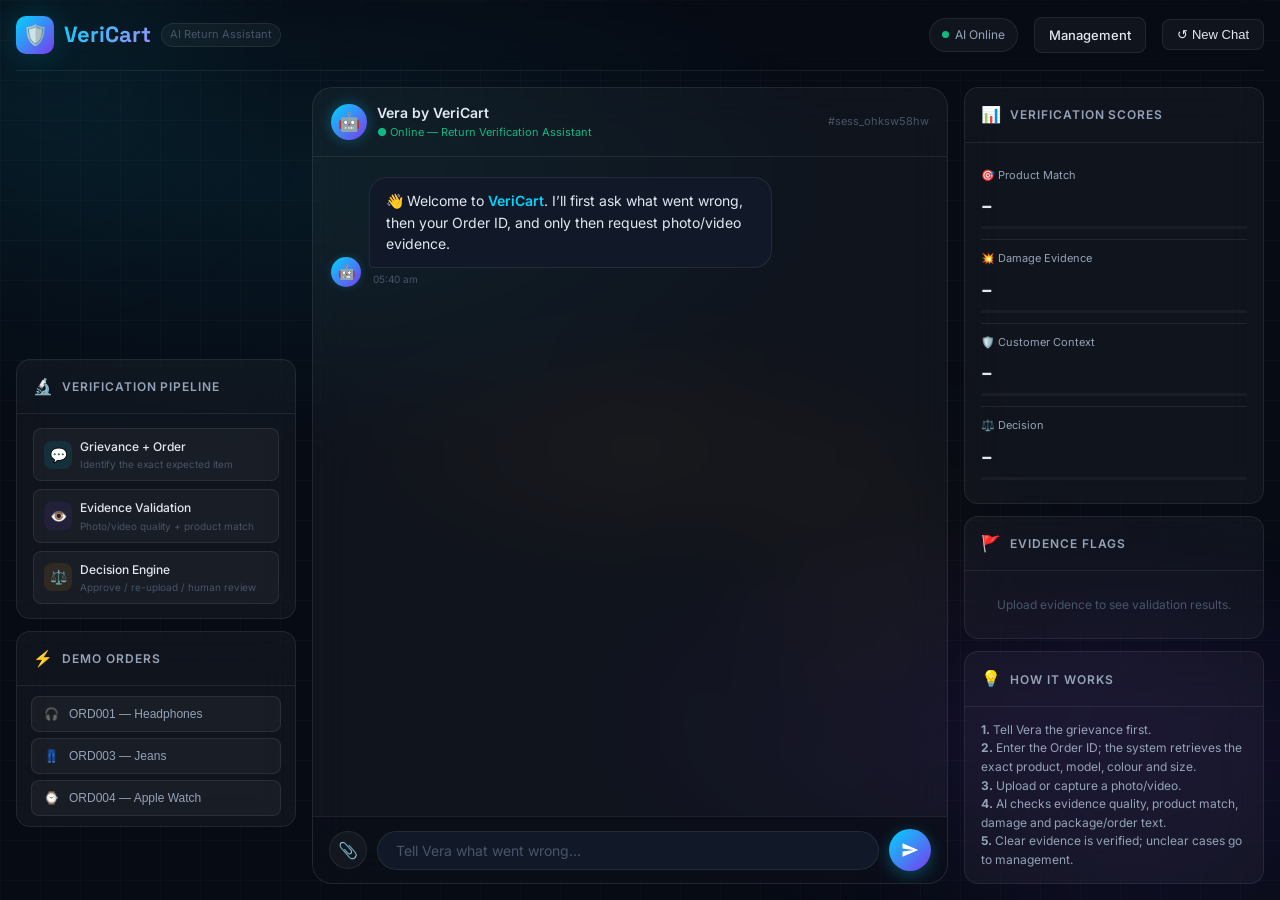
==== commit 7db57998: "Add AI media detection and camera evidence capture" ====
--- a/templates/index.html
+++ b/templates/index.html
@@ -1,30 +1,874 @@
-<!doctype html><html lang="en"><head><meta charset="utf-8"><meta name="viewport" content="width=device-width,initial-scale=1"><title>VeriCart — AI Return Verification</title><link rel="stylesheet" href="/static/css/style.css"></head>
+<!doctype html>
+<html lang="en">
+<head>
+    <meta charset="utf-8">
+    <meta name="viewport" content="width=device-width,initial-scale=1">
+    <title>VeriCart — AI Return Verification</title>
+
+    <link rel="stylesheet" href="/static/css/style.css">
+</head>
+
 <body>
-<div class="bg-canvas" aria-hidden="true"><div class="bg-gradient-mesh"></div><div class="bg-grid"></div><div class="orb orb-1"></div><div class="orb orb-2"></div><div class="orb orb-3"></div></div>
+
+<div class="bg-canvas" aria-hidden="true">
+    <div class="bg-gradient-mesh"></div>
+    <div class="bg-grid"></div>
+    <div class="orb orb-1"></div>
+    <div class="orb orb-2"></div>
+    <div class="orb orb-3"></div>
+</div>
+
 <div class="app-shell">
-<header class="app-header"><a class="logo" href="/"><div class="logo-shield">🛡️</div><span class="logo-text">VeriCart</span><span class="logo-tagline">AI Return Assistant</span></a><div class="header-right"><div class="status-indicator"><div class="status-dot"></div><span>AI Online</span></div><a class="btn-new-chat" href="/management" style="text-decoration:none">Management</a><button class="btn-new-chat" id="btnNewChat">↺ New Chat</button></div></header>
+
+<header class="app-header">
+
+    <a class="logo" href="/">
+        <div class="logo-shield">🛡️</div>
+        <span class="logo-text">VeriCart</span>
+        <span class="logo-tagline">AI Return Assistant</span>
+    </a>
+
+    <div class="header-right">
+
+        <div class="status-indicator">
+            <div class="status-dot"></div>
+            <span>AI Online</span>
+        </div>
+
+        <a
+            class="btn-new-chat"
+            href="/management"
+            style="text-decoration:none"
+        >
+            Management
+        </a>
+
+        <button
+            class="btn-new-chat"
+            id="btnNewChat"
+            type="button"
+        >
+            ↺ New Chat
+        </button>
+
+    </div>
+
+</header>
+
+
 <main class="main-content">
+
+<!-- =========================================================
+     LEFT PANEL
+========================================================= -->
+
 <aside class="left-panel">
-<div class="glass-card order-card" id="orderCard"><div class="card-header"><span class="card-header-icon">📦</span><span>Order Details</span></div><div class="card-body" id="orderCardBody"><p class="muted-center">Enter a grievance and Order ID to begin.</p></div></div>
-<div class="glass-card risk-card" id="riskCard"><div class="card-header"><span class="card-header-icon">🛡️</span><span>Customer Context</span></div><div class="card-body" id="riskCardBody"><p class="muted-center">Risk context appears after order lookup.</p></div></div>
-<div class="glass-card"><div class="card-header"><span class="card-header-icon">🔬</span><span>Verification Pipeline</span></div><div class="card-body"><div class="pipeline-steps-list">
-<div class="pipeline-step-item"><div class="step-icon-sm cnn">💬</div><div class="step-info"><div class="step-name">Grievance + Order</div><div class="step-exp">Identify the exact expected item</div></div></div>
-<div class="pipeline-step-item"><div class="step-icon-sm ae">👁️</div><div class="step-info"><div class="step-name">Evidence Validation</div><div class="step-exp">Photo/video quality + product match</div></div></div>
-<div class="pipeline-step-item"><div class="step-icon-sm fuzzy">⚖️</div><div class="step-info"><div class="step-name">Decision Engine</div><div class="step-exp">Approve / re-upload / human review</div></div></div>
-</div></div></div>
-<div class="glass-card"><div class="card-header"><span class="card-header-icon">⚡</span><span>Demo Orders</span></div><div class="card-body" style="padding:10px 14px"><button class="quick-action-btn demo" data-order="ORD001">🎧 <span>ORD001 — Headphones</span></button><button class="quick-action-btn demo" data-order="ORD003">👖 <span>ORD003 — Jeans</span></button><button class="quick-action-btn demo" data-order="ORD004">⌚ <span>ORD004 — Apple Watch</span></button></div></div>
+
+    <div class="glass-card order-card" id="orderCard">
+
+        <div class="card-header">
+            <span class="card-header-icon">📦</span>
+            <span>Order Details</span>
+        </div>
+
+        <div class="card-body" id="orderCardBody">
+
+            <p class="muted-center">
+                Enter a grievance and Order ID to begin.
+            </p>
+
+        </div>
+
+    </div>
+
+
+    <div class="glass-card risk-card" id="riskCard">
+
+        <div class="card-header">
+            <span class="card-header-icon">🛡️</span>
+            <span>Customer Context</span>
+        </div>
+
+        <div class="card-body" id="riskCardBody">
+
+            <p class="muted-center">
+                Risk context appears after order lookup.
+            </p>
+
+        </div>
+
+    </div>
+
+
+    <div class="glass-card">
+
+        <div class="card-header">
+            <span class="card-header-icon">🔬</span>
+            <span>Verification Pipeline</span>
+        </div>
+
+        <div class="card-body">
+
+            <div class="pipeline-steps-list">
+
+                <div class="pipeline-step-item">
+
+                    <div class="step-icon-sm cnn">
+                        💬
+                    </div>
+
+                    <div class="step-info">
+
+                        <div class="step-name">
+                            Grievance + Order
+                        </div>
+
+                        <div class="step-exp">
+                            Identify the exact expected item
+                        </div>
+
+                    </div>
+
+                </div>
+
+
+                <div class="pipeline-step-item">
+
+                    <div class="step-icon-sm ae">
+                        👁️
+                    </div>
+
+                    <div class="step-info">
+
+                        <div class="step-name">
+                            Evidence Validation
+                        </div>
+
+                        <div class="step-exp">
+                            Photo/video quality + product match
+                        </div>
+
+                    </div>
+
+                </div>
+
+
+                <div class="pipeline-step-item">
+
+                    <div class="step-icon-sm fuzzy">
+                        ⚖️
+                    </div>
+
+                    <div class="step-info">
+
+                        <div class="step-name">
+                            Decision Engine
+                        </div>
+
+                        <div class="step-exp">
+                            Approve / re-upload / human review
+                        </div>
+
+                    </div>
+
+                </div>
+
+            </div>
+
+        </div>
+
+    </div>
+
+
+    <div class="glass-card">
+
+        <div class="card-header">
+            <span class="card-header-icon">⚡</span>
+            <span>Demo Orders</span>
+        </div>
+
+        <div
+            class="card-body"
+            style="padding:10px 14px"
+        >
+
+            <button
+                type="button"
+                class="quick-action-btn demo"
+                data-order="ORD001"
+            >
+                🎧
+                <span>ORD001 — Headphones</span>
+            </button>
+
+
+            <button
+                type="button"
+                class="quick-action-btn demo"
+                data-order="ORD003"
+            >
+                👖
+                <span>ORD003 — Jeans</span>
+            </button>
+
+
+            <button
+                type="button"
+                class="quick-action-btn demo"
+                data-order="ORD004"
+            >
+                ⌚
+                <span>ORD004 — Apple Watch</span>
+            </button>
+
+        </div>
+
+    </div>
+
 </aside>
+
+
+<!-- =========================================================
+     CHAT AREA
+========================================================= -->
+
 <section class="chat-area">
-<div class="chat-topbar"><div class="bot-identity"><div class="bot-avatar">🤖</div><div><div class="bot-name">Vera <span>by VeriCart</span></div><div class="bot-status">● Online — Return Verification Assistant</div></div></div><span id="sessionIdDisplay" class="session-id"></span></div>
-<div class="messages-container" id="messagesContainer"></div><div class="typing-indicator" id="typingIndicator"><div class="msg-avatar-sm">🤖</div><div class="typing-dots"><span></span><span></span><span></span></div></div>
-<div class="upload-zone-wrapper" id="uploadZoneWrapper"><div class="upload-zone" id="uploadZone" tabindex="0"><span class="upload-icon-large">📸</span><div class="upload-title">Upload Photo or Unboxing Video</div><p class="upload-sub">JPG, PNG, WEBP, MP4, WEBM, MOV or AVI</p><button class="btn-browse" id="btnBrowse">📁 Choose Evidence</button></div><input type="file" id="evidenceFileInput" accept="image/jpeg,image/png,image/webp,video/mp4,video/webm,video/quicktime,video/x-msvideo" hidden></div>
-<div class="input-bar"><button class="btn-upload-attach" id="btnAttach" title="Upload evidence">📎</button><input class="input-field" id="messageInput" placeholder="Tell Vera what went wrong…" maxlength="500"><button class="btn-send" id="btnSend"><svg viewBox="0 0 24 24"><path d="M2 21L23 12 2 3v7l15 2-15 2z"/></svg></button></div>
+
+    <div class="chat-topbar">
+
+        <div class="bot-identity">
+
+            <div class="bot-avatar">
+                🤖
+            </div>
+
+            <div>
+
+                <div class="bot-name">
+                    Vera
+                    <span>by VeriCart</span>
+                </div>
+
+                <div class="bot-status">
+                    ● Online — Return Verification Assistant
+                </div>
+
+            </div>
+
+        </div>
+
+
+        <span
+            id="sessionIdDisplay"
+            class="session-id"
+        ></span>
+
+    </div>
+
+
+    <!-- CHAT MESSAGES -->
+
+    <div
+        class="messages-container"
+        id="messagesContainer"
+    ></div>
+
+
+    <!-- TYPING INDICATOR -->
+
+    <div
+        class="typing-indicator"
+        id="typingIndicator"
+    >
+
+        <div class="msg-avatar-sm">
+            🤖
+        </div>
+
+        <div class="typing-dots">
+
+            <span></span>
+            <span></span>
+            <span></span>
+
+        </div>
+
+    </div>
+
+
+    <!-- =====================================================
+         SINGLE UPLOAD ZONE
+    ====================================================== -->
+
+   <div class="upload-zone-wrapper" id="uploadZoneWrapper">
+
+    <div id="uploadZone" class="upload-zone">
+
+        <div class="upload-icon">📸</div>
+
+        <div class="upload-title">
+            Add your evidence
+        </div>
+
+        <div class="upload-subtitle">
+            Upload existing evidence or capture a new photo/video.
+        </div>
+
+
+        <div class="upload-actions">
+
+            <button
+                type="button"
+                class="btn-primary"
+                id="btnBrowse"
+            >
+                📁 Upload Photo/Video
+            </button>
+
+
+            <button
+                type="button"
+                class="btn-secondary"
+                id="btnTakePhoto"
+            >
+                📷 Take Photo
+            </button>
+
+
+            <button
+                type="button"
+                class="btn-secondary"
+                id="btnTakeVideo"
+            >
+                🎥 Take Video
+            </button>
+
+        </div>
+
+
+        <!-- NORMAL FILE PICKER ONLY -->
+        <input
+            type="file"
+            id="evidenceFileInput"
+            accept="image/*,video/*"
+            hidden
+        />
+
+
+        <div class="upload-hint">
+            Maximum file size: 50 MB
+        </div>
+
+    </div>
+
+</div>
+
+    <!-- =====================================================
+         CHAT INPUT
+    ====================================================== -->
+
+    <div class="input-bar">
+
+        <button
+            type="button"
+            class="btn-upload-attach"
+            id="btnAttach"
+            title="Upload evidence"
+        >
+            📎
+        </button>
+
+
+        <input
+            class="input-field"
+            id="messageInput"
+            placeholder="Tell Vera what went wrong…"
+            maxlength="500"
+        >
+
+
+        <button
+            type="button"
+            class="btn-send"
+            id="btnSend"
+        >
+
+            <svg viewBox="0 0 24 24">
+                <path d="M2 21L23 12 2 3v7l15 2-15 2z"/>
+            </svg>
+
+        </button>
+
+    </div>
+
 </section>
+
+
+<!-- =========================================================
+     RIGHT PANEL
+========================================================= -->
+
 <aside class="right-panel">
-<div class="glass-card"><div class="card-header"><span class="card-header-icon">📊</span><span>Verification Scores</span></div><div class="card-body scores-panel"><div class="score-panel-item"><div class="score-panel-label">🎯 Product Match</div><div class="score-panel-value" id="scoreCnnVal">–</div><div class="score-panel-bar-track"><div class="score-panel-bar-fill" id="scoreCnnBar"></div></div></div><div class="score-panel-item"><div class="score-panel-label">💥 Damage Evidence</div><div class="score-panel-value" id="scoreAeVal">–</div><div class="score-panel-bar-track"><div class="score-panel-bar-fill" id="scoreAeBar"></div></div></div><div class="score-panel-item"><div class="score-panel-label">🛡️ Customer Context</div><div class="score-panel-value" id="scoreRiskVal">–</div><div class="score-panel-bar-track"><div class="score-panel-bar-fill" id="scoreRiskBar"></div></div></div><div class="score-panel-item"><div class="score-panel-label">⚖️ Decision</div><div class="score-panel-value" id="scoreFuzzyVal">–</div><div class="score-panel-bar-track"><div class="score-panel-bar-fill" id="scoreFuzzyBar"></div></div></div></div></div>
-<div class="glass-card"><div class="card-header"><span class="card-header-icon">🚩</span><span>Evidence Flags</span></div><div class="card-body" id="flagsBody"><p class="muted-center">Upload evidence to see validation results.</p></div></div>
-<div class="glass-card"><div class="card-header"><span class="card-header-icon">💡</span><span>How it works</span></div><div class="card-body small-copy"><p><b>1.</b> Tell Vera the grievance first.</p><p><b>2.</b> Enter the Order ID; the system retrieves the exact product, model, colour and size.</p><p><b>3.</b> Upload a photo or unboxing video.</p><p><b>4.</b> AI checks evidence quality, product match, damage and package/order text.</p><p><b>5.</b> Clear evidence is verified; unclear cases go to management.</p></div></div>
-</aside></main></div>
-<div class="analysis-overlay" id="analysisOverlay"><div class="overlay-header"><div class="overlay-title">🔬 Verifying Evidence</div><div class="overlay-subtitle">Checking product identity, evidence quality and the claimed grievance.</div></div><div class="pipeline-steps"><div class="pipeline-step-card step-cnn" id="stepCnn"><span class="step-card-icon">📷</span><div class="step-card-title">Evidence Quality</div><div class="step-card-status" id="stepCnnStatus">Waiting…</div></div><div class="pipeline-connector"><div class="connector-line"><div class="connector-fill" id="connector1"></div></div></div><div class="pipeline-step-card step-ae" id="stepAe"><span class="step-card-icon">🔎</span><div class="step-card-title">Product / Issue Match</div><div class="step-card-status" id="stepAeStatus">Waiting…</div></div><div class="pipeline-connector"><div class="connector-line"><div class="connector-fill" id="connector2"></div></div></div><div class="pipeline-step-card step-fuzzy" id="stepFuzzy"><span class="step-card-icon">⚖️</span><div class="step-card-title">Decision</div><div class="step-card-status" id="stepFuzzyStatus">Waiting…</div></div></div></div>
-<div class="result-card-wrapper" id="resultCardWrapper"><div class="result-card" id="resultCard"></div></div><div class="toast-container" id="toastContainer"></div>
-<script src="/static/js/main.js"></script></body></html>
+
+
+    <div class="glass-card">
+
+        <div class="card-header">
+
+            <span class="card-header-icon">
+                📊
+            </span>
+
+            <span>
+                Verification Scores
+            </span>
+
+        </div>
+
+
+        <div class="card-body scores-panel">
+
+
+            <div class="score-panel-item">
+
+                <div class="score-panel-label">
+                    🎯 Product Match
+                </div>
+
+                <div
+                    class="score-panel-value"
+                    id="scoreCnnVal"
+                >
+                    –
+                </div>
+
+                <div class="score-panel-bar-track">
+
+                    <div
+                        class="score-panel-bar-fill"
+                        id="scoreCnnBar"
+                    ></div>
+
+                </div>
+
+            </div>
+
+
+            <div class="score-panel-item">
+
+                <div class="score-panel-label">
+                    💥 Damage Evidence
+                </div>
+
+                <div
+                    class="score-panel-value"
+                    id="scoreAeVal"
+                >
+                    –
+                </div>
+
+                <div class="score-panel-bar-track">
+
+                    <div
+                        class="score-panel-bar-fill"
+                        id="scoreAeBar"
+                    ></div>
+
+                </div>
+
+            </div>
+
+
+            <div class="score-panel-item">
+
+                <div class="score-panel-label">
+                    🛡️ Customer Context
+                </div>
+
+                <div
+                    class="score-panel-value"
+                    id="scoreRiskVal"
+                >
+                    –
+                </div>
+
+                <div class="score-panel-bar-track">
+
+                    <div
+                        class="score-panel-bar-fill"
+                        id="scoreRiskBar"
+                    ></div>
+
+                </div>
+
+            </div>
+
+
+            <div class="score-panel-item">
+
+                <div class="score-panel-label">
+                    ⚖️ Decision
+                </div>
+
+                <div
+                    class="score-panel-value"
+                    id="scoreFuzzyVal"
+                >
+                    –
+                </div>
+
+                <div class="score-panel-bar-track">
+
+                    <div
+                        class="score-panel-bar-fill"
+                        id="scoreFuzzyBar"
+                    ></div>
+
+                </div>
+
+            </div>
+
+        </div>
+
+    </div>
+
+
+    <div class="glass-card">
+
+        <div class="card-header">
+
+            <span class="card-header-icon">
+                🚩
+            </span>
+
+            <span>
+                Evidence Flags
+            </span>
+
+        </div>
+
+
+        <div
+            class="card-body"
+            id="flagsBody"
+        >
+
+            <p class="muted-center">
+                Upload evidence to see validation results.
+            </p>
+
+        </div>
+
+    </div>
+
+
+    <div class="glass-card">
+
+        <div class="card-header">
+
+            <span class="card-header-icon">
+                💡
+            </span>
+
+            <span>
+                How it works
+            </span>
+
+        </div>
+
+
+        <div class="card-body small-copy">
+
+            <p>
+                <b>1.</b>
+                Tell Vera the grievance first.
+            </p>
+
+            <p>
+                <b>2.</b>
+                Enter the Order ID; the system retrieves the exact product, model, colour and size.
+            </p>
+
+            <p>
+                <b>3.</b>
+                Upload or capture a photo/video.
+            </p>
+
+            <p>
+                <b>4.</b>
+                AI checks evidence quality, product match, damage and package/order text.
+            </p>
+
+            <p>
+                <b>5.</b>
+                Clear evidence is verified; unclear cases go to management.
+            </p>
+
+        </div>
+
+    </div>
+
+</aside>
+
+</main>
+
+</div>
+
+
+<!-- =========================================================
+     CAMERA MODAL
+========================================================= -->
+
+<div
+    class="camera-modal"
+    id="cameraModal"
+>
+
+    <div class="camera-modal-card">
+
+        <div class="camera-modal-header">
+
+            <div>
+
+                <div class="camera-modal-title">
+                    <span id="cameraTitle">
+                        Camera
+                    </span>
+                </div>
+
+                <div class="camera-modal-subtitle">
+                    Position the product clearly inside the frame.
+                </div>
+
+            </div>
+
+
+            <button
+                type="button"
+                class="camera-close"
+                id="cameraClose"
+            >
+                ✕
+            </button>
+
+        </div>
+
+
+        <div class="camera-preview-container">
+
+            <video
+                id="cameraPreview"
+                autoplay
+                playsinline
+                muted
+            ></video>
+
+
+            <div
+                class="camera-recording-indicator"
+                id="cameraRecordingIndicator"
+            >
+                🔴 Recording
+            </div>
+
+        </div>
+
+
+        <div class="camera-controls">
+
+            <button
+                type="button"
+                class="btn-primary camera-capture-btn"
+                id="cameraCapturePhoto"
+            >
+                📸 Capture Photo
+            </button>
+
+
+            <button
+                type="button"
+                class="btn-primary camera-capture-btn"
+                id="cameraStartVideo"
+            >
+                🎥 Start Recording
+            </button>
+
+
+            <button
+                type="button"
+                class="btn-secondary camera-capture-btn"
+                id="cameraStopVideo"
+                style="display:none"
+            >
+                ⏹ Stop Recording
+            </button>
+
+
+            <button
+                type="button"
+                class="btn-secondary camera-capture-btn"
+                id="cameraCancel"
+            >
+                Cancel
+            </button>
+
+        </div>
+
+    </div>
+
+</div>
+
+
+<!-- =========================================================
+     ANALYSIS OVERLAY
+========================================================= -->
+
+<div
+    class="analysis-overlay"
+    id="analysisOverlay"
+>
+
+    <div class="overlay-header">
+
+        <div class="overlay-title">
+            🔬 Verifying Evidence
+        </div>
+
+        <div class="overlay-subtitle">
+            Checking product identity, evidence quality and the claimed grievance.
+        </div>
+
+    </div>
+
+
+    <div class="pipeline-steps">
+
+
+        <div
+            class="pipeline-step-card step-cnn"
+            id="stepCnn"
+        >
+
+            <span class="step-card-icon">
+                📷
+            </span>
+
+            <div class="step-card-title">
+                Evidence Quality
+            </div>
+
+            <div
+                class="step-card-status"
+                id="stepCnnStatus"
+            >
+                Waiting…
+            </div>
+
+        </div>
+
+
+        <div class="pipeline-connector">
+
+            <div class="connector-line">
+
+                <div
+                    class="connector-fill"
+                    id="connector1"
+                ></div>
+
+            </div>
+
+        </div>
+
+
+        <div
+            class="pipeline-step-card step-ae"
+            id="stepAe"
+        >
+
+            <span class="step-card-icon">
+                🔎
+            </span>
+
+            <div class="step-card-title">
+                Product / Issue Match
+            </div>
+
+            <div
+                class="step-card-status"
+                id="stepAeStatus"
+            >
+                Waiting…
+            </div>
+
+        </div>
+
+
+        <div class="pipeline-connector">
+
+            <div class="connector-line">
+
+                <div
+                    class="connector-fill"
+                    id="connector2"
+                ></div>
+
+            </div>
+
+        </div>
+
+
+        <div
+            class="pipeline-step-card step-fuzzy"
+            id="stepFuzzy"
+        >
+
+            <span class="step-card-icon">
+                ⚖️
+            </span>
+
+            <div class="step-card-title">
+                Decision
+            </div>
+
+            <div
+                class="step-card-status"
+                id="stepFuzzyStatus"
+            >
+                Waiting…
+            </div>
+
+        </div>
+
+    </div>
+
+</div>
+
+
+<!-- =========================================================
+     RESULT
+========================================================= -->
+
+<div
+    class="result-card-wrapper"
+    id="resultCardWrapper"
+>
+
+    <div
+        class="result-card"
+        id="resultCard"
+    ></div>
+
+</div>
+
+
+<div
+    class="toast-container"
+    id="toastContainer"
+></div>
+
+
+<script src="/static/js/main.js"></script>
+
+</body>
+</html>
--- a/static/css/style.css
+++ b/static/css/style.css
@@ -1,1371 +1,2159 @@
-/* ============================================================
-   VeriCart — Smart E-Commerce Return & Quality Verification
-   Premium CSS Design System
-   ============================================================ */
-
-@import url('https://fonts.googleapis.com/css2?family=Inter:wght@300;400;500;600;700;800;900&family=Space+Grotesk:wght@400;500;600;700&display=swap');
-
-/* ─── Design Tokens ─── */
-:root {
-  --bg-primary:     #070b14;
-  --bg-secondary:   #0d1117;
-  --bg-tertiary:    #111827;
-  --surface:        rgba(255, 255, 255, 0.04);
-  --surface-hover:  rgba(255, 255, 255, 0.07);
-  --border:         rgba(255, 255, 255, 0.08);
-  --border-bright:  rgba(0, 212, 255, 0.3);
-
-  --cyan:       #00d4ff;
-  --cyan-dim:   rgba(0, 212, 255, 0.15);
-  --cyan-glow:  rgba(0, 212, 255, 0.4);
-  --purple:     #7c3aed;
-  --purple-dim: rgba(124, 58, 237, 0.15);
-  --amber:      #f59e0b;
-  --amber-dim:  rgba(245, 158, 11, 0.15);
-  --emerald:    #10b981;
-  --emerald-dim:rgba(16, 185, 129, 0.15);
-  --red:        #ef4444;
-  --red-dim:    rgba(239, 68, 68, 0.15);
-
-  --text-primary:   #e2e8f0;
-  --text-secondary: #94a3b8;
-  --text-muted:     #475569;
-
-  --radius-sm: 8px;
-  --radius:    14px;
-  --radius-lg: 20px;
-  --radius-xl: 28px;
-
-  --shadow-glow-cyan:   0 0 30px rgba(0, 212, 255, 0.2);
-  --shadow-glow-purple: 0 0 30px rgba(124, 58, 237, 0.2);
-  --shadow-card:        0 8px 32px rgba(0, 0, 0, 0.4);
-
-  --transition: all 0.3s cubic-bezier(0.4, 0, 0.2, 1);
-  --transition-slow: all 0.6s cubic-bezier(0.4, 0, 0.2, 1);
-}
-
-/* ─── Reset & Base ─── */
-*, *::before, *::after { box-sizing: border-box; margin: 0; padding: 0; }
-
-html { font-size: 16px; scroll-behavior: smooth; }
-
-body {
-  font-family: 'Inter', sans-serif;
-  background: var(--bg-primary);
-  color: var(--text-primary);
-  min-height: 100vh;
-  overflow-x: hidden;
-  line-height: 1.6;
-}
-
-/* ─── Animated Background ─── */
-.bg-canvas {
-  position: fixed;
-  inset: 0;
-  z-index: 0;
-  pointer-events: none;
-  overflow: hidden;
-}
-
-.bg-gradient-mesh {
-  position: absolute;
-  inset: 0;
-  background:
-    radial-gradient(ellipse 80% 50% at 20% 20%, rgba(0, 212, 255, 0.07) 0%, transparent 60%),
-    radial-gradient(ellipse 60% 40% at 80% 80%, rgba(124, 58, 237, 0.09) 0%, transparent 60%),
-    radial-gradient(ellipse 50% 30% at 50% 50%, rgba(245, 158, 11, 0.04) 0%, transparent 50%);
-  animation: meshShift 12s ease-in-out infinite alternate;
-}
-
-@keyframes meshShift {
-  0%   { transform: scale(1) rotate(0deg); }
-  100% { transform: scale(1.1) rotate(2deg); }
-}
-
-.bg-grid {
-  position: absolute;
-  inset: 0;
-  background-image:
-    linear-gradient(rgba(255,255,255,0.02) 1px, transparent 1px),
-    linear-gradient(90deg, rgba(255,255,255,0.02) 1px, transparent 1px);
-  background-size: 40px 40px;
-  animation: gridDrift 20s linear infinite;
-}
-
-@keyframes gridDrift {
-  0%   { transform: translateY(0); }
-  100% { transform: translateY(40px); }
-}
-
-/* ─── Floating Orbs ─── */
-.orb {
-  position: absolute;
-  border-radius: 50%;
-  filter: blur(80px);
-  pointer-events: none;
-  animation: orbFloat 8s ease-in-out infinite;
-}
-.orb-1 { width: 300px; height: 300px; background: rgba(0,212,255,0.06); top: -100px; left: -100px; animation-delay: 0s; }
-.orb-2 { width: 400px; height: 400px; background: rgba(124,58,237,0.05); bottom: -150px; right: -100px; animation-delay: 4s; }
-.orb-3 { width: 200px; height: 200px; background: rgba(245,158,11,0.04); top: 50%; left: 60%; animation-delay: 2s; }
-
-@keyframes orbFloat {
-  0%, 100% { transform: translate(0, 0) scale(1); }
-  50%       { transform: translate(20px, -30px) scale(1.05); }
-}
-
-/* ─── App Shell ─── */
-.app-shell {
-  position: relative;
-  z-index: 1;
-  display: flex;
-  flex-direction: column;
-  height: 100vh;
-  max-width: 1400px;
-  margin: 0 auto;
-  padding: 0 16px;
-}
-
-/* ─── Header ─── */
-.app-header {
-  display: flex;
-  align-items: center;
-  justify-content: space-between;
-  padding: 16px 0;
-  border-bottom: 1px solid var(--border);
-  flex-shrink: 0;
-  backdrop-filter: blur(10px);
-}
-
-.logo {
-  display: flex;
-  align-items: center;
-  gap: 10px;
-  text-decoration: none;
-}
-
-.logo-shield {
-  width: 38px;
-  height: 38px;
-  background: linear-gradient(135deg, var(--cyan), var(--purple));
-  border-radius: 10px;
-  display: flex;
-  align-items: center;
-  justify-content: center;
-  font-size: 20px;
-  box-shadow: var(--shadow-glow-cyan);
-  flex-shrink: 0;
-  animation: shieldPulse 3s ease-in-out infinite;
-}
-
-@keyframes shieldPulse {
-  0%, 100% { box-shadow: 0 0 20px rgba(0,212,255,0.3); }
-  50%       { box-shadow: 0 0 40px rgba(0,212,255,0.5), 0 0 60px rgba(124,58,237,0.2); }
-}
-
-.logo-text {
-  font-family: 'Space Grotesk', sans-serif;
-  font-size: 22px;
-  font-weight: 700;
-  background: linear-gradient(135deg, var(--cyan), #a78bfa);
-  -webkit-background-clip: text;
-  -webkit-text-fill-color: transparent;
-  background-clip: text;
-}
-
-.logo-tagline {
-  font-size: 11px;
-  color: var(--text-muted);
-  font-weight: 400;
-  padding: 2px 8px;
-  border: 1px solid var(--border);
-  border-radius: 20px;
-  background: var(--surface);
-}
-
-.header-right {
-  display: flex;
-  align-items: center;
-  gap: 16px;
-}
-
-.status-indicator {
-  display: flex;
-  align-items: center;
-  gap: 6px;
-  font-size: 12px;
-  color: var(--text-secondary);
-  padding: 6px 12px;
-  background: var(--surface);
-  border: 1px solid var(--border);
-  border-radius: 20px;
-}
-
-.status-dot {
-  width: 7px;
-  height: 7px;
-  background: var(--emerald);
-  border-radius: 50%;
-  animation: statusPulse 2s ease-in-out infinite;
-}
-
-@keyframes statusPulse {
-  0%, 100% { opacity: 1; box-shadow: 0 0 0 0 rgba(16,185,129,0.4); }
-  50%       { opacity: 0.8; box-shadow: 0 0 0 4px rgba(16,185,129,0); }
-}
-
-.btn-new-chat {
-  display: flex;
-  align-items: center;
-  gap: 6px;
-  padding: 7px 14px;
-  font-size: 13px;
-  font-weight: 500;
-  color: var(--text-primary);
-  background: var(--surface);
-  border: 1px solid var(--border);
-  border-radius: var(--radius-sm);
-  cursor: pointer;
-  transition: var(--transition);
-}
-.btn-new-chat:hover {
-  background: var(--surface-hover);
-  border-color: var(--border-bright);
-  color: var(--cyan);
-}
-
-/* ─── Main Content Area ─── */
-.main-content {
-  display: grid;
-  grid-template-columns: 280px 1fr 300px;
-  gap: 16px;
-  flex: 1;
-  overflow: hidden;
-  padding: 16px 0;
-  min-height: 0;
-}
-
-/* ─── Left Panel: Order Info ─── */
-.left-panel {
-  display: flex;
-  flex-direction: column;
-  gap: 12px;
-  overflow-y: auto;
-  scrollbar-width: none;
-}
-.left-panel::-webkit-scrollbar { display: none; }
-
-/* ─── Glass Card Base ─── */
-.glass-card {
-  background: var(--surface);
-  border: 1px solid var(--border);
-  border-radius: var(--radius);
-  backdrop-filter: blur(20px);
-  overflow: hidden;
-  transition: var(--transition);
-}
-.glass-card:hover {
-  border-color: var(--border-bright);
-  box-shadow: var(--shadow-glow-cyan);
-}
-
-.card-header {
-  display: flex;
-  align-items: center;
-  gap: 8px;
-  padding: 14px 16px;
-  border-bottom: 1px solid var(--border);
-  font-size: 12px;
-  font-weight: 600;
-  text-transform: uppercase;
-  letter-spacing: 0.08em;
-  color: var(--text-secondary);
-}
-
-.card-header-icon {
-  font-size: 16px;
-}
-
-.card-body {
-  padding: 14px 16px;
-}
-
-/* ─── Order Details Card ─── */
-.order-card {
-  opacity: 0;
-  transform: translateX(-20px);
-  transition: var(--transition-slow);
-  pointer-events: none;
-}
-.order-card.visible {
-  opacity: 1;
-  transform: translateX(0);
-  pointer-events: auto;
-}
-
-.order-product-name {
-  font-size: 14px;
-  font-weight: 600;
-  color: var(--text-primary);
-  margin-bottom: 8px;
-  line-height: 1.4;
-}
-
-.order-meta-row {
-  display: flex;
-  align-items: center;
-  justify-content: space-between;
-  padding: 6px 0;
-  border-bottom: 1px solid var(--border);
-  font-size: 12px;
-}
-.order-meta-row:last-child { border-bottom: none; }
-.order-meta-label { color: var(--text-muted); }
-.order-meta-value { color: var(--text-secondary); font-weight: 500; }
-.order-meta-value.price { color: var(--amber); font-weight: 600; }
-
-.status-badge {
-  display: inline-flex;
-  align-items: center;
-  gap: 4px;
-  padding: 2px 8px;
-  border-radius: 20px;
-  font-size: 11px;
-  font-weight: 600;
-}
-.status-delivered { background: var(--emerald-dim); color: var(--emerald); border: 1px solid rgba(16,185,129,0.2); }
-
-/* ─── Risk Score Card ─── */
-.risk-card {
-  opacity: 0;
-  transform: translateX(-20px);
-  transition: var(--transition-slow);
-  transition-delay: 0.1s;
-  pointer-events: none;
-}
-.risk-card.visible {
-  opacity: 1;
-  transform: translateX(0);
-  pointer-events: auto;
-}
-
-.risk-score-display {
-  display: flex;
-  align-items: center;
-  gap: 12px;
-  margin-bottom: 12px;
-}
-
-.risk-gauge {
-  width: 56px;
-  height: 56px;
-  border-radius: 50%;
-  display: flex;
-  align-items: center;
-  justify-content: center;
-  font-size: 16px;
-  font-weight: 700;
-  border: 3px solid;
-  flex-shrink: 0;
-}
-.risk-gauge.low    { border-color: var(--emerald); color: var(--emerald); background: var(--emerald-dim); }
-.risk-gauge.medium { border-color: var(--amber);   color: var(--amber);   background: var(--amber-dim); }
-.risk-gauge.high   { border-color: var(--red);     color: var(--red);     background: var(--red-dim); }
-
-.risk-info .risk-level { font-size: 14px; font-weight: 600; }
-.risk-info .risk-level.low    { color: var(--emerald); }
-.risk-info .risk-level.medium { color: var(--amber); }
-.risk-info .risk-level.high   { color: var(--red); }
-.risk-info .risk-label { font-size: 11px; color: var(--text-muted); }
-
-.risk-bars { display: flex; flex-direction: column; gap: 6px; }
-.risk-bar-row { display: flex; align-items: center; gap: 8px; font-size: 11px; color: var(--text-muted); }
-.risk-bar-row span:first-child { width: 70px; flex-shrink: 0; }
-.risk-bar-track {
-  flex: 1;
-  height: 4px;
-  background: var(--surface);
-  border-radius: 2px;
-  overflow: hidden;
-}
-.risk-bar-fill {
-  height: 100%;
-  border-radius: 2px;
-  transition: width 1s cubic-bezier(0.4, 0, 0.2, 1);
-}
-
-/* ─── AI Pipeline Card (left panel) ─── */
-.pipeline-info-card {
-  font-size: 11px;
-  color: var(--text-secondary);
-}
-
-.pipeline-steps-list {
-  display: flex;
-  flex-direction: column;
-  gap: 8px;
-}
-
-.pipeline-step-item {
-  display: flex;
-  align-items: center;
-  gap: 8px;
-  padding: 8px 10px;
-  border-radius: var(--radius-sm);
-  background: var(--surface);
-  border: 1px solid var(--border);
-}
-
-.step-icon-sm {
-  width: 28px;
-  height: 28px;
-  border-radius: 8px;
-  display: flex;
-  align-items: center;
-  justify-content: center;
-  font-size: 14px;
-  flex-shrink: 0;
-}
-
-.step-icon-sm.cnn     { background: rgba(0,212,255,0.1); }
-.step-icon-sm.ae      { background: rgba(124,58,237,0.1); }
-.step-icon-sm.fuzzy   { background: rgba(245,158,11,0.1); }
-
-.step-info .step-name { font-size: 12px; font-weight: 500; color: var(--text-primary); }
-.step-info .step-exp  { font-size: 10px; color: var(--text-muted); }
-
-/* ─── Center: Chat Area ─── */
-.chat-area {
-  display: flex;
-  flex-direction: column;
-  background: var(--surface);
-  border: 1px solid var(--border);
-  border-radius: var(--radius-lg);
-  overflow: hidden;
-  backdrop-filter: blur(20px);
-  min-height: 0;
-}
-
-.chat-topbar {
-  display: flex;
-  align-items: center;
-  justify-content: space-between;
-  padding: 14px 18px;
-  border-bottom: 1px solid var(--border);
-  flex-shrink: 0;
-}
-
-.bot-identity {
-  display: flex;
-  align-items: center;
-  gap: 10px;
-}
-
-.bot-avatar {
-  width: 36px;
-  height: 36px;
-  background: linear-gradient(135deg, var(--cyan), var(--purple));
-  border-radius: 50%;
-  display: flex;
-  align-items: center;
-  justify-content: center;
-  font-size: 18px;
-  box-shadow: 0 0 15px rgba(0,212,255,0.3);
-}
-
-.bot-name { font-size: 14px; font-weight: 600; }
-.bot-status { font-size: 11px; color: var(--emerald); }
-
-/* ─── Messages ─── */
-.messages-container {
-  flex: 1;
-  overflow-y: auto;
-  padding: 20px 18px;
-  display: flex;
-  flex-direction: column;
-  gap: 16px;
-  scrollbar-width: thin;
-  scrollbar-color: var(--border) transparent;
-  min-height: 0;
-}
-.messages-container::-webkit-scrollbar { width: 4px; }
-.messages-container::-webkit-scrollbar-thumb { background: var(--border); border-radius: 2px; }
-
-/* Message Wrappers */
-.msg-wrapper {
-  display: flex;
-  align-items: flex-end;
-  gap: 8px;
-  animation: msgAppear 0.4s cubic-bezier(0.34, 1.56, 0.64, 1);
-}
-.msg-wrapper.bot-msg  { justify-content: flex-start; }
-.msg-wrapper.user-msg { justify-content: flex-end; }
-
-@keyframes msgAppear {
-  from { opacity: 0; transform: translateY(16px) scale(0.95); }
-  to   { opacity: 1; transform: translateY(0) scale(1); }
-}
-
-.msg-avatar-sm {
-  width: 30px;
-  height: 30px;
-  border-radius: 50%;
-  background: linear-gradient(135deg, var(--cyan), var(--purple));
-  display: flex;
-  align-items: center;
-  justify-content: center;
-  font-size: 14px;
-  flex-shrink: 0;
-  box-shadow: 0 0 10px rgba(0,212,255,0.2);
-}
-
-.msg-bubble {
-  max-width: 72%;
-  padding: 12px 16px;
-  border-radius: 18px;
-  font-size: 14px;
-  line-height: 1.55;
-  position: relative;
-}
-
-.bot-bubble {
-  background: var(--bg-tertiary);
-  border: 1px solid var(--border);
-  border-bottom-left-radius: 4px;
-  color: var(--text-primary);
-}
-
-.user-bubble {
-  background: linear-gradient(135deg, rgba(0,212,255,0.2), rgba(124,58,237,0.2));
-  border: 1px solid rgba(0,212,255,0.2);
-  border-bottom-right-radius: 4px;
-  color: var(--text-primary);
-}
-
-.msg-bubble strong {
-  color: var(--cyan);
-  font-weight: 600;
-}
-
-.msg-bubble em {
-  color: var(--text-secondary);
-  font-style: italic;
-}
-
-.msg-bubble p { margin-bottom: 4px; }
-.msg-bubble p:last-child { margin-bottom: 0; }
-
-.msg-time {
-  font-size: 10px;
-  color: var(--text-muted);
-  margin-top: 3px;
-  padding: 0 4px;
-}
-
-/* ─── Typing Indicator ─── */
-.typing-indicator {
-  display: none;
-  align-items: flex-end;
-  gap: 8px;
-}
-.typing-indicator.visible { display: flex; }
-
-.typing-dots {
-  background: var(--bg-tertiary);
-  border: 1px solid var(--border);
-  border-radius: 18px;
-  border-bottom-left-radius: 4px;
-  padding: 12px 16px;
-  display: flex;
-  gap: 4px;
-  align-items: center;
-}
-
-.typing-dots span {
-  width: 6px;
-  height: 6px;
-  background: var(--text-muted);
-  border-radius: 50%;
-  animation: typingBounce 1.2s ease-in-out infinite;
-}
-.typing-dots span:nth-child(2) { animation-delay: 0.2s; }
-.typing-dots span:nth-child(3) { animation-delay: 0.4s; }
-
-@keyframes typingBounce {
-  0%, 60%, 100% { transform: translateY(0); }
-  30%           { transform: translateY(-6px); background: var(--cyan); }
-}
-
-/* ─── Upload Zone ─── */
-.upload-zone-wrapper {
-  padding: 0 18px 12px;
-  display: none;
-}
-.upload-zone-wrapper.visible { display: block; }
-
-.upload-zone {
-  border: 2px dashed var(--border-bright);
-  border-radius: var(--radius);
-  padding: 24px;
-  text-align: center;
-  cursor: pointer;
-  transition: var(--transition);
-  background: rgba(0, 212, 255, 0.02);
-  position: relative;
-  overflow: hidden;
-}
-
-.upload-zone::before {
-  content: '';
-  position: absolute;
-  inset: 0;
-  background: linear-gradient(135deg, rgba(0,212,255,0.05), rgba(124,58,237,0.05));
-  opacity: 0;
-  transition: var(--transition);
-}
-
-.upload-zone:hover, .upload-zone.drag-over {
-  border-color: var(--cyan);
-  background: rgba(0, 212, 255, 0.06);
-  box-shadow: 0 0 30px rgba(0,212,255,0.1);
-}
-
-.upload-zone:hover::before, .upload-zone.drag-over::before { opacity: 1; }
-
-.upload-icon-large {
-  font-size: 36px;
-  margin-bottom: 10px;
-  display: block;
-  animation: uploadPulse 2s ease-in-out infinite;
-}
-
-@keyframes uploadPulse {
-  0%, 100% { transform: scale(1); }
-  50%       { transform: scale(1.1); }
-}
-
-.upload-title {
-  font-size: 14px;
-  font-weight: 600;
-  color: var(--text-primary);
-  margin-bottom: 4px;
-}
-
-.upload-sub {
-  font-size: 12px;
-  color: var(--text-muted);
-  margin-bottom: 12px;
-}
-
-.btn-browse {
-  display: inline-flex;
-  align-items: center;
-  gap: 6px;
-  padding: 8px 20px;
-  background: linear-gradient(135deg, var(--cyan), var(--purple));
-  border: none;
-  border-radius: var(--radius-sm);
-  color: white;
-  font-size: 13px;
-  font-weight: 600;
-  cursor: pointer;
-  transition: var(--transition);
-  box-shadow: 0 4px 15px rgba(0,212,255,0.3);
-}
-.btn-browse:hover {
-  transform: translateY(-2px);
-  box-shadow: 0 8px 25px rgba(0,212,255,0.4);
-}
-
-/* Image Preview in Chat */
-.image-preview-bubble {
-  max-width: 200px;
-  border-radius: 12px;
-  overflow: hidden;
-  border: 2px solid var(--border-bright);
-  box-shadow: var(--shadow-glow-cyan);
-}
-.image-preview-bubble img {
-  width: 100%;
-  height: 150px;
-  object-fit: cover;
-  display: block;
-}
-
-/* ─── Input Bar ─── */
-.input-bar {
-  display: flex;
-  align-items: center;
-  gap: 10px;
-  padding: 12px 16px;
-  border-top: 1px solid var(--border);
-  flex-shrink: 0;
-  background: rgba(7, 11, 20, 0.6);
-}
-
-.input-field {
-  flex: 1;
-  background: var(--bg-tertiary);
-  border: 1px solid var(--border);
-  border-radius: 24px;
-  padding: 10px 18px;
-  font-size: 14px;
-  color: var(--text-primary);
-  font-family: 'Inter', sans-serif;
-  outline: none;
-  transition: var(--transition);
-}
-
-.input-field::placeholder { color: var(--text-muted); }
-.input-field:focus {
-  border-color: var(--border-bright);
-  box-shadow: 0 0 0 3px rgba(0, 212, 255, 0.1);
-}
-
-.btn-send {
-  width: 42px;
-  height: 42px;
-  background: linear-gradient(135deg, var(--cyan), var(--purple));
-  border: none;
-  border-radius: 50%;
-  display: flex;
-  align-items: center;
-  justify-content: center;
-  cursor: pointer;
-  transition: var(--transition);
-  box-shadow: 0 4px 15px rgba(0,212,255,0.3);
-  flex-shrink: 0;
-}
-
-.btn-send:hover {
-  transform: scale(1.1) rotate(5deg);
-  box-shadow: 0 6px 20px rgba(0,212,255,0.5);
-}
-
-.btn-send svg {
-  width: 18px;
-  height: 18px;
-  fill: white;
-}
-
-.btn-upload-attach {
-  width: 38px;
-  height: 38px;
-  background: var(--surface);
-  border: 1px solid var(--border);
-  border-radius: 50%;
-  display: flex;
-  align-items: center;
-  justify-content: center;
-  cursor: pointer;
-  transition: var(--transition);
-  font-size: 16px;
-  flex-shrink: 0;
-}
-.btn-upload-attach:hover {
-  border-color: var(--border-bright);
-  background: var(--surface-hover);
-  color: var(--cyan);
-}
-
-/* ─── Right Panel: Analysis ─── */
-.right-panel {
-  display: flex;
-  flex-direction: column;
-  gap: 12px;
-  overflow-y: auto;
-  scrollbar-width: none;
-}
-.right-panel::-webkit-scrollbar { display: none; }
-
-/* ─── Analysis Overlay ─── */
-.analysis-overlay {
-  display: none;
-  position: fixed;
-  inset: 0;
-  z-index: 1000;
-  background: rgba(7, 11, 20, 0.92);
-  backdrop-filter: blur(20px);
-  align-items: center;
-  justify-content: center;
-  flex-direction: column;
-  gap: 40px;
-}
-.analysis-overlay.active { display: flex; }
-
-.overlay-header {
-  text-align: center;
-}
-
-.overlay-title {
-  font-family: 'Space Grotesk', sans-serif;
-  font-size: 28px;
-  font-weight: 700;
-  background: linear-gradient(135deg, var(--cyan), #a78bfa);
-  -webkit-background-clip: text;
-  -webkit-text-fill-color: transparent;
-  background-clip: text;
-  margin-bottom: 8px;
-}
-
-.overlay-subtitle {
-  font-size: 14px;
-  color: var(--text-secondary);
-}
-
-/* ─── Pipeline Steps ─── */
-.pipeline-steps {
-  display: flex;
-  align-items: center;
-  gap: 0;
-}
-
-.pipeline-step-card {
-  width: 200px;
-  padding: 24px 20px;
-  background: var(--surface);
-  border: 1px solid var(--border);
-  border-radius: var(--radius-lg);
-  text-align: center;
-  transition: var(--transition-slow);
-  position: relative;
-  overflow: hidden;
-}
-
-.pipeline-step-card::before {
-  content: '';
-  position: absolute;
-  inset: 0;
-  border-radius: inherit;
-  opacity: 0;
-  transition: opacity 0.5s;
-}
-
-.pipeline-step-card.step-cnn::before     { background: linear-gradient(135deg, rgba(0,212,255,0.1), transparent); }
-.pipeline-step-card.step-ae::before      { background: linear-gradient(135deg, rgba(124,58,237,0.1), transparent); }
-.pipeline-step-card.step-fuzzy::before   { background: linear-gradient(135deg, rgba(245,158,11,0.1), transparent); }
-
-.pipeline-step-card.active {
-  border-color: var(--cyan);
-  box-shadow: 0 0 30px rgba(0,212,255,0.2);
-}
-.pipeline-step-card.active::before { opacity: 1; }
-
-.pipeline-step-card.step-ae.active {
-  border-color: var(--purple);
-  box-shadow: 0 0 30px rgba(124,58,237,0.2);
-}
-
-.pipeline-step-card.step-fuzzy.active {
-  border-color: var(--amber);
-  box-shadow: 0 0 30px rgba(245,158,11,0.2);
-}
-
-.pipeline-step-card.done {
-  border-color: var(--emerald);
-  box-shadow: 0 0 20px rgba(16,185,129,0.15);
-}
-
-.step-card-icon {
-  font-size: 32px;
-  margin-bottom: 12px;
-  display: block;
-}
-
-.step-card-title {
-  font-size: 14px;
-  font-weight: 600;
-  margin-bottom: 4px;
-  color: var(--text-primary);
-}
-
-.step-card-desc {
-  font-size: 11px;
-  color: var(--text-muted);
-  margin-bottom: 14px;
-}
-
-.step-card-status {
-  font-size: 12px;
-  font-weight: 500;
-  padding: 4px 12px;
-  border-radius: 20px;
-  background: var(--surface);
-  color: var(--text-muted);
-  border: 1px solid var(--border);
-  transition: var(--transition);
-  display: inline-block;
-}
-
-.pipeline-step-card.active .step-card-status {
-  background: var(--cyan-dim);
-  color: var(--cyan);
-  border-color: rgba(0,212,255,0.3);
-  animation: processingPulse 1s ease-in-out infinite;
-}
-
-.pipeline-step-card.step-ae.active .step-card-status {
-  background: var(--purple-dim);
-  color: #a78bfa;
-  border-color: rgba(124,58,237,0.3);
-}
-
-.pipeline-step-card.step-fuzzy.active .step-card-status {
-  background: var(--amber-dim);
-  color: var(--amber);
-  border-color: rgba(245,158,11,0.3);
-}
-
-.pipeline-step-card.done .step-card-status {
-  background: var(--emerald-dim);
-  color: var(--emerald);
-  border-color: rgba(16,185,129,0.3);
-  animation: none;
-}
-
-@keyframes processingPulse {
-  0%, 100% { opacity: 1; }
-  50%       { opacity: 0.6; }
-}
-
-.pipeline-connector {
-  display: flex;
-  align-items: center;
-  padding: 0 10px;
-  position: relative;
-}
-
-.connector-line {
-  width: 60px;
-  height: 2px;
-  background: var(--border);
-  position: relative;
-  overflow: hidden;
-  border-radius: 1px;
-}
-
-.connector-fill {
-  position: absolute;
-  top: 0;
-  left: -100%;
-  height: 100%;
-  width: 100%;
-  background: linear-gradient(90deg, var(--cyan), var(--purple));
-  transition: left 0.5s ease;
-  border-radius: 1px;
-}
-
-.connector-fill.active { left: 0; }
-
-/* ─── Spinner ─── */
-.spinner-ring {
-  display: inline-block;
-  width: 20px;
-  height: 20px;
-  border: 2px solid var(--border);
-  border-top-color: var(--cyan);
-  border-radius: 50%;
-  animation: spin 0.8s linear infinite;
-  vertical-align: middle;
-  margin-right: 6px;
-}
-@keyframes spin { to { transform: rotate(360deg); } }
-
-/* ─── Result Card ─── */
-.result-card-wrapper {
-  position: fixed;
-  inset: 0;
-  z-index: 1100;
-  display: none;
-  align-items: center;
-  justify-content: center;
-  background: rgba(7, 11, 20, 0.85);
-  backdrop-filter: blur(20px);
-}
-.result-card-wrapper.active { display: flex; }
-
-.result-card {
-  width: 100%;
-  max-width: 560px;
-  background: var(--bg-secondary);
-  border: 1px solid var(--border);
-  border-radius: var(--radius-xl);
-  overflow: hidden;
-  animation: resultCardIn 0.6s cubic-bezier(0.34, 1.56, 0.64, 1);
-  box-shadow: var(--shadow-card);
-  max-height: 90vh;
-  overflow-y: auto;
-}
-
-@keyframes resultCardIn {
-  from { opacity: 0; transform: scale(0.8) translateY(40px); }
-  to   { opacity: 1; transform: scale(1) translateY(0); }
-}
-
-.result-header {
-  padding: 28px 28px 24px;
-  text-align: center;
-  position: relative;
-}
-
-.result-header.instant-refund {
-  background: linear-gradient(135deg, rgba(16,185,129,0.15) 0%, rgba(16,185,129,0.05) 100%);
-  border-bottom: 1px solid rgba(16,185,129,0.2);
-}
-.result-header.manual-audit {
-  background: linear-gradient(135deg, rgba(245,158,11,0.15) 0%, rgba(245,158,11,0.05) 100%);
-  border-bottom: 1px solid rgba(245,158,11,0.2);
-}
-.result-header.rejected {
-  background: linear-gradient(135deg, rgba(239,68,68,0.15) 0%, rgba(239,68,68,0.05) 100%);
-  border-bottom: 1px solid rgba(239,68,68,0.2);
-}
-
-.result-icon-large {
-  font-size: 52px;
-  margin-bottom: 12px;
-  display: block;
-  animation: iconBounce 0.6s cubic-bezier(0.34, 1.56, 0.64, 1) 0.3s both;
-}
-
-@keyframes iconBounce {
-  from { transform: scale(0) rotate(-180deg); }
-  to   { transform: scale(1) rotate(0deg); }
-}
-
-.result-verdict {
-  font-family: 'Space Grotesk', sans-serif;
-  font-size: 26px;
-  font-weight: 700;
-  margin-bottom: 6px;
-}
-.result-verdict.instant-refund { color: var(--emerald); }
-.result-verdict.manual-audit   { color: var(--amber); }
-.result-verdict.rejected        { color: var(--red); }
-
-.result-explanation {
-  font-size: 13px;
-  color: var(--text-secondary);
-  line-height: 1.6;
-  max-width: 420px;
-  margin: 0 auto;
-}
-
-/* Result Body */
-.result-body { padding: 20px 28px; }
-
-.result-section-title {
-  font-size: 11px;
-  font-weight: 600;
-  text-transform: uppercase;
-  letter-spacing: 0.1em;
-  color: var(--text-muted);
-  margin-bottom: 12px;
-}
-
-/* Score meters */
-.score-meters {
-  display: flex;
-  flex-direction: column;
-  gap: 10px;
-  margin-bottom: 20px;
-}
-
-.score-meter-row {
-  display: flex;
-  align-items: center;
-  gap: 12px;
-}
-
-.score-meter-label {
-  font-size: 12px;
-  color: var(--text-secondary);
-  width: 140px;
-  flex-shrink: 0;
-  display: flex;
-  align-items: center;
-  gap: 6px;
-}
-
-.score-meter-bar-track {
-  flex: 1;
-  height: 6px;
-  background: var(--surface);
-  border-radius: 3px;
-  overflow: hidden;
-}
-
-.score-meter-bar-fill {
-  height: 100%;
-  border-radius: 3px;
-  transition: width 1.2s cubic-bezier(0.4, 0, 0.2, 1);
-}
-.score-meter-bar-fill.cnn     { background: linear-gradient(90deg, var(--cyan), #0077b6); }
-.score-meter-bar-fill.ae      { background: linear-gradient(90deg, var(--purple), #5b21b6); }
-.score-meter-bar-fill.risk    { background: linear-gradient(90deg, var(--amber), #d97706); }
-.score-meter-bar-fill.fuzzy   { background: linear-gradient(90deg, var(--emerald), #059669); }
-
-.score-meter-value {
-  font-size: 12px;
-  font-weight: 600;
-  color: var(--text-primary);
-  width: 38px;
-  text-align: right;
-  flex-shrink: 0;
-}
-
-/* CNN Results */
-.result-tags {
-  display: flex;
-  flex-wrap: wrap;
-  gap: 6px;
-  margin-bottom: 16px;
-}
-
-.result-tag {
-  display: inline-flex;
-  align-items: center;
-  gap: 4px;
-  padding: 4px 10px;
-  border-radius: 20px;
-  font-size: 12px;
-  font-weight: 500;
-  border: 1px solid;
-}
-.result-tag.category { background: var(--cyan-dim); color: var(--cyan); border-color: rgba(0,212,255,0.25); }
-.result-tag.no-defect { background: var(--emerald-dim); color: var(--emerald); border-color: rgba(16,185,129,0.25); }
-.result-tag.defect    { background: var(--red-dim); color: var(--red); border-color: rgba(239,68,68,0.25); }
-.result-tag.anomaly   { background: var(--red-dim); color: var(--red); border-color: rgba(239,68,68,0.25); }
-.result-tag.normal    { background: var(--emerald-dim); color: var(--emerald); border-color: rgba(16,185,129,0.25); }
-
-/* Divider */
-.result-divider {
-  height: 1px;
-  background: var(--border);
-  margin: 16px 0;
-}
-
-/* Result Actions */
-.result-actions {
-  display: flex;
-  gap: 10px;
-  padding: 20px 28px;
-  border-top: 1px solid var(--border);
-}
-
-.btn-primary {
-  flex: 1;
-  padding: 12px;
-  background: linear-gradient(135deg, var(--cyan), var(--purple));
-  border: none;
-  border-radius: var(--radius-sm);
-  color: white;
-  font-size: 14px;
-  font-weight: 600;
-  cursor: pointer;
-  transition: var(--transition);
-  box-shadow: 0 4px 15px rgba(0,212,255,0.25);
-}
-.btn-primary:hover {
-  transform: translateY(-2px);
-  box-shadow: 0 8px 25px rgba(0,212,255,0.4);
-}
-
-.btn-secondary {
-  padding: 12px 20px;
-  background: var(--surface);
-  border: 1px solid var(--border);
-  border-radius: var(--radius-sm);
-  color: var(--text-secondary);
-  font-size: 14px;
-  font-weight: 500;
-  cursor: pointer;
-  transition: var(--transition);
-}
-.btn-secondary:hover {
-  border-color: var(--border-bright);
-  color: var(--text-primary);
-}
-
-/* ✦ Icon-style Close button (used in result card) */
-.btn-icon-secondary {
-  padding: 12px 18px;
-  background: #1a1a2e;
-  border: 1px solid rgba(255,255,255,0.12);
-  border-radius: var(--radius-sm);
-  color: var(--text-secondary);
-  font-size: 13px;
-  font-weight: 500;
-  cursor: pointer;
-  transition: var(--transition);
-  display: flex;
-  align-items: center;
-  gap: 5px;
-  white-space: nowrap;
-}
-.btn-icon-secondary:hover {
-  border-color: rgba(255,255,255,0.25);
-  color: var(--text-primary);
-  background: #22223b;
-}
-
-/* ─── Right Panel Scores (live update) ─── */
-.scores-panel {
-  font-size: 12px;
-}
-
-.score-panel-item {
-  padding: 10px 0;
-  border-bottom: 1px solid var(--border);
-  display: flex;
-  flex-direction: column;
-  gap: 5px;
-}
-.score-panel-item:last-child { border-bottom: none; }
-
-.score-panel-label {
-  display: flex;
-  align-items: center;
-  gap: 6px;
-  color: var(--text-secondary);
-  font-size: 11px;
-}
-
-.score-panel-value {
-  font-size: 20px;
-  font-weight: 700;
-  color: var(--text-primary);
-  font-family: 'Space Grotesk', sans-serif;
-}
-
-.score-panel-bar-track {
-  height: 3px;
-  background: var(--surface);
-  border-radius: 2px;
-  overflow: hidden;
-}
-
-.score-panel-bar-fill {
-  height: 100%;
-  border-radius: 2px;
-  width: 0%;
-  transition: width 1s ease;
-}
-
-/* ─── Quick Actions (Right Panel) ─── */
-.quick-action-btn {
-  width: 100%;
-  padding: 10px 12px;
-  display: flex;
-  align-items: center;
-  gap: 10px;
-  background: var(--surface);
-  border: 1px solid var(--border);
-  border-radius: var(--radius-sm);
-  color: var(--text-secondary);
-  font-size: 12px;
-  cursor: pointer;
-  transition: var(--transition);
-  text-align: left;
-  margin-bottom: 6px;
-}
-.quick-action-btn:last-child { margin-bottom: 0; }
-.quick-action-btn:hover {
-  background: var(--surface-hover);
-  border-color: var(--border-bright);
-  color: var(--text-primary);
-}
-.quick-action-btn .qa-icon { font-size: 16px; }
-
-/* ─── Notification Toast ─── */
-.toast-container {
-  position: fixed;
-  bottom: 24px;
-  right: 24px;
-  z-index: 9999;
-  display: flex;
-  flex-direction: column;
-  gap: 8px;
-  pointer-events: none;
-}
-
-.toast {
-  display: flex;
-  align-items: center;
-  gap: 10px;
-  padding: 12px 16px;
-  background: var(--bg-secondary);
-  border: 1px solid var(--border);
-  border-radius: var(--radius);
-  font-size: 13px;
-  color: var(--text-primary);
-  box-shadow: var(--shadow-card);
-  animation: toastIn 0.4s cubic-bezier(0.34, 1.56, 0.64, 1);
-  pointer-events: auto;
-  backdrop-filter: blur(20px);
-  max-width: 300px;
-}
-
-@keyframes toastIn {
-  from { opacity: 0; transform: translateX(40px) scale(0.9); }
-  to   { opacity: 1; transform: translateX(0) scale(1); }
-}
-
-.toast.fade-out { animation: toastOut 0.3s ease forwards; }
-
-@keyframes toastOut {
-  to { opacity: 0; transform: translateX(40px) scale(0.9); }
-}
-
-/* ─── Responsive ─── */
-@media (max-width: 1100px) {
+  /* ============================================================
+    VeriCart — Smart E-Commerce Return & Quality Verification
+    Premium CSS Design System
+    ============================================================ */
+
+  @import url('https://fonts.googleapis.com/css2?family=Inter:wght@300;400;500;600;700;800;900&family=Space+Grotesk:wght@400;500;600;700&display=swap');
+
+  /* ─── Design Tokens ─── */
+  :root {
+    --bg-primary:     #070b14;
+    --bg-secondary:   #0d1117;
+    --bg-tertiary:    #111827;
+    --surface:        rgba(255, 255, 255, 0.04);
+    --surface-hover:  rgba(255, 255, 255, 0.07);
+    --border:         rgba(255, 255, 255, 0.08);
+    --border-bright:  rgba(0, 212, 255, 0.3);
+
+    --cyan:       #00d4ff;
+    --cyan-dim:   rgba(0, 212, 255, 0.15);
+    --cyan-glow:  rgba(0, 212, 255, 0.4);
+    --purple:     #7c3aed;
+    --purple-dim: rgba(124, 58, 237, 0.15);
+    --amber:      #f59e0b;
+    --amber-dim:  rgba(245, 158, 11, 0.15);
+    --emerald:    #10b981;
+    --emerald-dim:rgba(16, 185, 129, 0.15);
+    --red:        #ef4444;
+    --red-dim:    rgba(239, 68, 68, 0.15);
+
+    --text-primary:   #e2e8f0;
+    --text-secondary: #94a3b8;
+    --text-muted:     #475569;
+
+    --radius-sm: 8px;
+    --radius:    14px;
+    --radius-lg: 20px;
+    --radius-xl: 28px;
+
+    --shadow-glow-cyan:   0 0 30px rgba(0, 212, 255, 0.2);
+    --shadow-glow-purple: 0 0 30px rgba(124, 58, 237, 0.2);
+    --shadow-card:        0 8px 32px rgba(0, 0, 0, 0.4);
+
+    --transition: all 0.3s cubic-bezier(0.4, 0, 0.2, 1);
+    --transition-slow: all 0.6s cubic-bezier(0.4, 0, 0.2, 1);
+  }
+
+  /* ─── Reset & Base ─── */
+  *, *::before, *::after { box-sizing: border-box; margin: 0; padding: 0; }
+
+  html { font-size: 16px; scroll-behavior: smooth; }
+
+  body {
+    font-family: 'Inter', sans-serif;
+    background: var(--bg-primary);
+    color: var(--text-primary);
+    min-height: 100vh;
+    overflow-x: hidden;
+    line-height: 1.6;
+  }
+
+  /* ─── Animated Background ─── */
+  .bg-canvas {
+    position: fixed;
+    inset: 0;
+    z-index: 0;
+    pointer-events: none;
+    overflow: hidden;
+  }
+
+  .bg-gradient-mesh {
+    position: absolute;
+    inset: 0;
+    background:
+      radial-gradient(ellipse 80% 50% at 20% 20%, rgba(0, 212, 255, 0.07) 0%, transparent 60%),
+      radial-gradient(ellipse 60% 40% at 80% 80%, rgba(124, 58, 237, 0.09) 0%, transparent 60%),
+      radial-gradient(ellipse 50% 30% at 50% 50%, rgba(245, 158, 11, 0.04) 0%, transparent 50%);
+    animation: meshShift 12s ease-in-out infinite alternate;
+  }
+
+  @keyframes meshShift {
+    0%   { transform: scale(1) rotate(0deg); }
+    100% { transform: scale(1.1) rotate(2deg); }
+  }
+
+  .bg-grid {
+    position: absolute;
+    inset: 0;
+    background-image:
+      linear-gradient(rgba(255,255,255,0.02) 1px, transparent 1px),
+      linear-gradient(90deg, rgba(255,255,255,0.02) 1px, transparent 1px);
+    background-size: 40px 40px;
+    animation: gridDrift 20s linear infinite;
+  }
+
+  @keyframes gridDrift {
+    0%   { transform: translateY(0); }
+    100% { transform: translateY(40px); }
+  }
+
+  /* ─── Floating Orbs ─── */
+  .orb {
+    position: absolute;
+    border-radius: 50%;
+    filter: blur(80px);
+    pointer-events: none;
+    animation: orbFloat 8s ease-in-out infinite;
+  }
+  .orb-1 { width: 300px; height: 300px; background: rgba(0,212,255,0.06); top: -100px; left: -100px; animation-delay: 0s; }
+  .orb-2 { width: 400px; height: 400px; background: rgba(124,58,237,0.05); bottom: -150px; right: -100px; animation-delay: 4s; }
+  .orb-3 { width: 200px; height: 200px; background: rgba(245,158,11,0.04); top: 50%; left: 60%; animation-delay: 2s; }
+
+  @keyframes orbFloat {
+    0%, 100% { transform: translate(0, 0) scale(1); }
+    50%       { transform: translate(20px, -30px) scale(1.05); }
+  }
+
+  /* ─── App Shell ─── */
+  .app-shell {
+    position: relative;
+    z-index: 1;
+    display: flex;
+    flex-direction: column;
+    height: 100vh;
+    max-width: 1400px;
+    margin: 0 auto;
+    padding: 0 16px;
+  }
+
+  /* ─── Header ─── */
+  .app-header {
+    display: flex;
+    align-items: center;
+    justify-content: space-between;
+    padding: 16px 0;
+    border-bottom: 1px solid var(--border);
+    flex-shrink: 0;
+    backdrop-filter: blur(10px);
+  }
+
+  .logo {
+    display: flex;
+    align-items: center;
+    gap: 10px;
+    text-decoration: none;
+  }
+
+  .logo-shield {
+    width: 38px;
+    height: 38px;
+    background: linear-gradient(135deg, var(--cyan), var(--purple));
+    border-radius: 10px;
+    display: flex;
+    align-items: center;
+    justify-content: center;
+    font-size: 20px;
+    box-shadow: var(--shadow-glow-cyan);
+    flex-shrink: 0;
+    animation: shieldPulse 3s ease-in-out infinite;
+  }
+
+  @keyframes shieldPulse {
+    0%, 100% { box-shadow: 0 0 20px rgba(0,212,255,0.3); }
+    50%       { box-shadow: 0 0 40px rgba(0,212,255,0.5), 0 0 60px rgba(124,58,237,0.2); }
+  }
+
+  .logo-text {
+    font-family: 'Space Grotesk', sans-serif;
+    font-size: 22px;
+    font-weight: 700;
+    background: linear-gradient(135deg, var(--cyan), #a78bfa);
+    -webkit-background-clip: text;
+    -webkit-text-fill-color: transparent;
+    background-clip: text;
+  }
+
+  .logo-tagline {
+    font-size: 11px;
+    color: var(--text-muted);
+    font-weight: 400;
+    padding: 2px 8px;
+    border: 1px solid var(--border);
+    border-radius: 20px;
+    background: var(--surface);
+  }
+
+  .header-right {
+    display: flex;
+    align-items: center;
+    gap: 16px;
+  }
+
+  .status-indicator {
+    display: flex;
+    align-items: center;
+    gap: 6px;
+    font-size: 12px;
+    color: var(--text-secondary);
+    padding: 6px 12px;
+    background: var(--surface);
+    border: 1px solid var(--border);
+    border-radius: 20px;
+  }
+
+  .status-dot {
+    width: 7px;
+    height: 7px;
+    background: var(--emerald);
+    border-radius: 50%;
+    animation: statusPulse 2s ease-in-out infinite;
+  }
+
+  @keyframes statusPulse {
+    0%, 100% { opacity: 1; box-shadow: 0 0 0 0 rgba(16,185,129,0.4); }
+    50%       { opacity: 0.8; box-shadow: 0 0 0 4px rgba(16,185,129,0); }
+  }
+
+  .btn-new-chat {
+    display: flex;
+    align-items: center;
+    gap: 6px;
+    padding: 7px 14px;
+    font-size: 13px;
+    font-weight: 500;
+    color: var(--text-primary);
+    background: var(--surface);
+    border: 1px solid var(--border);
+    border-radius: var(--radius-sm);
+    cursor: pointer;
+    transition: var(--transition);
+  }
+  .btn-new-chat:hover {
+    background: var(--surface-hover);
+    border-color: var(--border-bright);
+    color: var(--cyan);
+  }
+
+  /* ─── Main Content Area ─── */
   .main-content {
-    grid-template-columns: 240px 1fr 240px;
-  }
-}
-
-@media (max-width: 860px) {
-  .main-content {
-    grid-template-columns: 1fr;
-    grid-template-rows: auto 1fr auto;
-  }
-  .left-panel, .right-panel {
-    display: none;
-  }
-  .pipeline-steps {
+    display: grid;
+    grid-template-columns: 280px 1fr 300px;
+    gap: 16px;
+    flex: 1;
+    overflow: hidden;
+    padding: 16px 0;
+    min-height: 0;
+  }
+
+  /* ─── Left Panel: Order Info ─── */
+  .left-panel {
+    display: flex;
+    flex-direction: column;
+    gap: 12px;
+    overflow-y: auto;
+    scrollbar-width: none;
+  }
+  .left-panel::-webkit-scrollbar { display: none; }
+
+  /* ─── Glass Card Base ─── */
+  .glass-card {
+    background: var(--surface);
+    border: 1px solid var(--border);
+    border-radius: var(--radius);
+    backdrop-filter: blur(20px);
+    overflow: hidden;
+    transition: var(--transition);
+  }
+  .glass-card:hover {
+    border-color: var(--border-bright);
+    box-shadow: var(--shadow-glow-cyan);
+  }
+
+  .card-header {
+    display: flex;
+    align-items: center;
+    gap: 8px;
+    padding: 14px 16px;
+    border-bottom: 1px solid var(--border);
+    font-size: 12px;
+    font-weight: 600;
+    text-transform: uppercase;
+    letter-spacing: 0.08em;
+    color: var(--text-secondary);
+  }
+
+  .card-header-icon {
+    font-size: 16px;
+  }
+
+  .card-body {
+    padding: 14px 16px;
+  }
+
+  /* ─── Order Details Card ─── */
+  .order-card {
+    opacity: 0;
+    transform: translateX(-20px);
+    transition: var(--transition-slow);
+    pointer-events: none;
+  }
+  .order-card.visible {
+    opacity: 1;
+    transform: translateX(0);
+    pointer-events: auto;
+  }
+
+  .order-product-name {
+    font-size: 14px;
+    font-weight: 600;
+    color: var(--text-primary);
+    margin-bottom: 8px;
+    line-height: 1.4;
+  }
+
+  .order-meta-row {
+    display: flex;
+    align-items: center;
+    justify-content: space-between;
+    padding: 6px 0;
+    border-bottom: 1px solid var(--border);
+    font-size: 12px;
+  }
+  .order-meta-row:last-child { border-bottom: none; }
+  .order-meta-label { color: var(--text-muted); }
+  .order-meta-value { color: var(--text-secondary); font-weight: 500; }
+  .order-meta-value.price { color: var(--amber); font-weight: 600; }
+
+  .status-badge {
+    display: inline-flex;
+    align-items: center;
+    gap: 4px;
+    padding: 2px 8px;
+    border-radius: 20px;
+    font-size: 11px;
+    font-weight: 600;
+  }
+  .status-delivered { background: var(--emerald-dim); color: var(--emerald); border: 1px solid rgba(16,185,129,0.2); }
+
+  /* ─── Risk Score Card ─── */
+  .risk-card {
+    opacity: 0;
+    transform: translateX(-20px);
+    transition: var(--transition-slow);
+    transition-delay: 0.1s;
+    pointer-events: none;
+  }
+  .risk-card.visible {
+    opacity: 1;
+    transform: translateX(0);
+    pointer-events: auto;
+  }
+
+  .risk-score-display {
+    display: flex;
+    align-items: center;
+    gap: 12px;
+    margin-bottom: 12px;
+  }
+
+  .risk-gauge {
+    width: 56px;
+    height: 56px;
+    border-radius: 50%;
+    display: flex;
+    align-items: center;
+    justify-content: center;
+    font-size: 16px;
+    font-weight: 700;
+    border: 3px solid;
+    flex-shrink: 0;
+  }
+  .risk-gauge.low    { border-color: var(--emerald); color: var(--emerald); background: var(--emerald-dim); }
+  .risk-gauge.medium { border-color: var(--amber);   color: var(--amber);   background: var(--amber-dim); }
+  .risk-gauge.high   { border-color: var(--red);     color: var(--red);     background: var(--red-dim); }
+
+  .risk-info .risk-level { font-size: 14px; font-weight: 600; }
+  .risk-info .risk-level.low    { color: var(--emerald); }
+  .risk-info .risk-level.medium { color: var(--amber); }
+  .risk-info .risk-level.high   { color: var(--red); }
+  .risk-info .risk-label { font-size: 11px; color: var(--text-muted); }
+
+  .risk-bars { display: flex; flex-direction: column; gap: 6px; }
+  .risk-bar-row { display: flex; align-items: center; gap: 8px; font-size: 11px; color: var(--text-muted); }
+  .risk-bar-row span:first-child { width: 70px; flex-shrink: 0; }
+  .risk-bar-track {
+    flex: 1;
+    height: 4px;
+    background: var(--surface);
+    border-radius: 2px;
+    overflow: hidden;
+  }
+  .risk-bar-fill {
+    height: 100%;
+    border-radius: 2px;
+    transition: width 1s cubic-bezier(0.4, 0, 0.2, 1);
+  }
+
+  /* ─── AI Pipeline Card (left panel) ─── */
+  .pipeline-info-card {
+    font-size: 11px;
+    color: var(--text-secondary);
+  }
+
+  .pipeline-steps-list {
+    display: flex;
+    flex-direction: column;
+    gap: 8px;
+  }
+
+  .pipeline-step-item {
+    display: flex;
+    align-items: center;
+    gap: 8px;
+    padding: 8px 10px;
+    border-radius: var(--radius-sm);
+    background: var(--surface);
+    border: 1px solid var(--border);
+  }
+
+  .step-icon-sm {
+    width: 28px;
+    height: 28px;
+    border-radius: 8px;
+    display: flex;
+    align-items: center;
+    justify-content: center;
+    font-size: 14px;
+    flex-shrink: 0;
+  }
+
+  .step-icon-sm.cnn     { background: rgba(0,212,255,0.1); }
+  .step-icon-sm.ae      { background: rgba(124,58,237,0.1); }
+  .step-icon-sm.fuzzy   { background: rgba(245,158,11,0.1); }
+
+  .step-info .step-name { font-size: 12px; font-weight: 500; color: var(--text-primary); }
+  .step-info .step-exp  { font-size: 10px; color: var(--text-muted); }
+
+  /* ─── Center: Chat Area ─── */
+  .chat-area {
+    display: flex;
+    flex-direction: column;
+    background: var(--surface);
+    border: 1px solid var(--border);
+    border-radius: var(--radius-lg);
+    overflow: hidden;
+    backdrop-filter: blur(20px);
+    min-height: 0;
+  }
+
+  .chat-topbar {
+    display: flex;
+    align-items: center;
+    justify-content: space-between;
+    padding: 14px 18px;
+    border-bottom: 1px solid var(--border);
+    flex-shrink: 0;
+  }
+
+  .bot-identity {
+    display: flex;
+    align-items: center;
+    gap: 10px;
+  }
+
+  .bot-avatar {
+    width: 36px;
+    height: 36px;
+    background: linear-gradient(135deg, var(--cyan), var(--purple));
+    border-radius: 50%;
+    display: flex;
+    align-items: center;
+    justify-content: center;
+    font-size: 18px;
+    box-shadow: 0 0 15px rgba(0,212,255,0.3);
+  }
+
+  .bot-name { font-size: 14px; font-weight: 600; }
+  .bot-status { font-size: 11px; color: var(--emerald); }
+
+  /* ─── Messages ─── */
+  .messages-container {
+    flex: 1;
+    overflow-y: auto;
+    padding: 20px 18px;
+    display: flex;
     flex-direction: column;
     gap: 16px;
-  }
+    scrollbar-width: thin;
+    scrollbar-color: var(--border) transparent;
+    min-height: 0;
+  }
+  .messages-container::-webkit-scrollbar { width: 4px; }
+  .messages-container::-webkit-scrollbar-thumb { background: var(--border); border-radius: 2px; }
+
+  /* Message Wrappers */
+  .msg-wrapper {
+    display: flex;
+    align-items: flex-end;
+    gap: 8px;
+    animation: msgAppear 0.4s cubic-bezier(0.34, 1.56, 0.64, 1);
+  }
+  .msg-wrapper.bot-msg  { justify-content: flex-start; }
+  .msg-wrapper.user-msg { justify-content: flex-end; }
+
+  @keyframes msgAppear {
+    from { opacity: 0; transform: translateY(16px) scale(0.95); }
+    to   { opacity: 1; transform: translateY(0) scale(1); }
+  }
+
+  .msg-avatar-sm {
+    width: 30px;
+    height: 30px;
+    border-radius: 50%;
+    background: linear-gradient(135deg, var(--cyan), var(--purple));
+    display: flex;
+    align-items: center;
+    justify-content: center;
+    font-size: 14px;
+    flex-shrink: 0;
+    box-shadow: 0 0 10px rgba(0,212,255,0.2);
+  }
+
+  .msg-bubble {
+    max-width: 72%;
+    padding: 12px 16px;
+    border-radius: 18px;
+    font-size: 14px;
+    line-height: 1.55;
+    position: relative;
+  }
+
+  .bot-bubble {
+    background: var(--bg-tertiary);
+    border: 1px solid var(--border);
+    border-bottom-left-radius: 4px;
+    color: var(--text-primary);
+  }
+
+  .user-bubble {
+    background: linear-gradient(135deg, rgba(0,212,255,0.2), rgba(124,58,237,0.2));
+    border: 1px solid rgba(0,212,255,0.2);
+    border-bottom-right-radius: 4px;
+    color: var(--text-primary);
+  }
+
+  .msg-bubble strong {
+    color: var(--cyan);
+    font-weight: 600;
+  }
+
+  .msg-bubble em {
+    color: var(--text-secondary);
+    font-style: italic;
+  }
+
+  .msg-bubble p { margin-bottom: 4px; }
+  .msg-bubble p:last-child { margin-bottom: 0; }
+
+  .msg-time {
+    font-size: 10px;
+    color: var(--text-muted);
+    margin-top: 3px;
+    padding: 0 4px;
+  }
+
+  /* ─── Typing Indicator ─── */
+  .typing-indicator {
+    display: none;
+    align-items: flex-end;
+    gap: 8px;
+  }
+  .typing-indicator.visible { display: flex; }
+
+  .typing-dots {
+    background: var(--bg-tertiary);
+    border: 1px solid var(--border);
+    border-radius: 18px;
+    border-bottom-left-radius: 4px;
+    padding: 12px 16px;
+    display: flex;
+    gap: 4px;
+    align-items: center;
+  }
+
+  .typing-dots span {
+    width: 6px;
+    height: 6px;
+    background: var(--text-muted);
+    border-radius: 50%;
+    animation: typingBounce 1.2s ease-in-out infinite;
+  }
+  .typing-dots span:nth-child(2) { animation-delay: 0.2s; }
+  .typing-dots span:nth-child(3) { animation-delay: 0.4s; }
+
+  @keyframes typingBounce {
+    0%, 60%, 100% { transform: translateY(0); }
+    30%           { transform: translateY(-6px); background: var(--cyan); }
+  }
+
+  /* ─── Upload Zone ─── */
+  .upload-zone-wrapper {
+    padding: 0 18px 12px;
+    display: none;
+  }
+  .upload-zone-wrapper.visible { display: block; }
+
+  .upload-zone {
+    border: 2px dashed var(--border-bright);
+    border-radius: var(--radius);
+    padding: 24px;
+    text-align: center;
+    cursor: pointer;
+    transition: var(--transition);
+    background: rgba(0, 212, 255, 0.02);
+    position: relative;
+    overflow: hidden;
+  }
+
+  .upload-zone::before {
+    content: '';
+    position: absolute;
+    inset: 0;
+    background: linear-gradient(135deg, rgba(0,212,255,0.05), rgba(124,58,237,0.05));
+    opacity: 0;
+    transition: var(--transition);
+  }
+
+  .upload-zone:hover, .upload-zone.drag-over {
+    border-color: var(--cyan);
+    background: rgba(0, 212, 255, 0.06);
+    box-shadow: 0 0 30px rgba(0,212,255,0.1);
+  }
+
+  .upload-zone:hover::before, .upload-zone.drag-over::before { opacity: 1; }
+
+  .upload-icon-large {
+    font-size: 36px;
+    margin-bottom: 10px;
+    display: block;
+    animation: uploadPulse 2s ease-in-out infinite;
+  }
+
+  @keyframes uploadPulse {
+    0%, 100% { transform: scale(1); }
+    50%       { transform: scale(1.1); }
+  }
+
+  .upload-title {
+    font-size: 14px;
+    font-weight: 600;
+    color: var(--text-primary);
+    margin-bottom: 4px;
+  }
+
+  .upload-sub {
+    font-size: 12px;
+    color: var(--text-muted);
+    margin-bottom: 12px;
+  }
+
+  .btn-browse {
+    display: inline-flex;
+    align-items: center;
+    gap: 6px;
+    padding: 8px 20px;
+    background: linear-gradient(135deg, var(--cyan), var(--purple));
+    border: none;
+    border-radius: var(--radius-sm);
+    color: white;
+    font-size: 13px;
+    font-weight: 600;
+    cursor: pointer;
+    transition: var(--transition);
+    box-shadow: 0 4px 15px rgba(0,212,255,0.3);
+  }
+  .btn-browse:hover {
+    transform: translateY(-2px);
+    box-shadow: 0 8px 25px rgba(0,212,255,0.4);
+  }
+
+  /* Image Preview in Chat */
+  .image-preview-bubble {
+    max-width: 200px;
+    border-radius: 12px;
+    overflow: hidden;
+    border: 2px solid var(--border-bright);
+    box-shadow: var(--shadow-glow-cyan);
+  }
+  .image-preview-bubble img {
+    width: 100%;
+    height: 150px;
+    object-fit: cover;
+    display: block;
+  }
+
+  /* ─── Input Bar ─── */
+  .input-bar {
+    display: flex;
+    align-items: center;
+    gap: 10px;
+    padding: 12px 16px;
+    border-top: 1px solid var(--border);
+    flex-shrink: 0;
+    background: rgba(7, 11, 20, 0.6);
+  }
+
+  .input-field {
+    flex: 1;
+    background: var(--bg-tertiary);
+    border: 1px solid var(--border);
+    border-radius: 24px;
+    padding: 10px 18px;
+    font-size: 14px;
+    color: var(--text-primary);
+    font-family: 'Inter', sans-serif;
+    outline: none;
+    transition: var(--transition);
+  }
+
+  .input-field::placeholder { color: var(--text-muted); }
+  .input-field:focus {
+    border-color: var(--border-bright);
+    box-shadow: 0 0 0 3px rgba(0, 212, 255, 0.1);
+  }
+
+  .btn-send {
+    width: 42px;
+    height: 42px;
+    background: linear-gradient(135deg, var(--cyan), var(--purple));
+    border: none;
+    border-radius: 50%;
+    display: flex;
+    align-items: center;
+    justify-content: center;
+    cursor: pointer;
+    transition: var(--transition);
+    box-shadow: 0 4px 15px rgba(0,212,255,0.3);
+    flex-shrink: 0;
+  }
+
+  .btn-send:hover {
+    transform: scale(1.1) rotate(5deg);
+    box-shadow: 0 6px 20px rgba(0,212,255,0.5);
+  }
+
+  .btn-send svg {
+    width: 18px;
+    height: 18px;
+    fill: white;
+  }
+
+  .btn-upload-attach {
+    width: 38px;
+    height: 38px;
+    background: var(--surface);
+    border: 1px solid var(--border);
+    border-radius: 50%;
+    display: flex;
+    align-items: center;
+    justify-content: center;
+    cursor: pointer;
+    transition: var(--transition);
+    font-size: 16px;
+    flex-shrink: 0;
+  }
+  .btn-upload-attach:hover {
+    border-color: var(--border-bright);
+    background: var(--surface-hover);
+    color: var(--cyan);
+  }
+
+  /* ─── Right Panel: Analysis ─── */
+  .right-panel {
+    display: flex;
+    flex-direction: column;
+    gap: 12px;
+    overflow-y: auto;
+    scrollbar-width: none;
+  }
+  .right-panel::-webkit-scrollbar { display: none; }
+
+  /* ─── Analysis Overlay ─── */
+  .analysis-overlay {
+    display: none;
+    position: fixed;
+    inset: 0;
+    z-index: 1000;
+    background: rgba(7, 11, 20, 0.92);
+    backdrop-filter: blur(20px);
+    align-items: center;
+    justify-content: center;
+    flex-direction: column;
+    gap: 40px;
+  }
+  .analysis-overlay.active { display: flex; }
+
+  .overlay-header {
+    text-align: center;
+  }
+
+  .overlay-title {
+    font-family: 'Space Grotesk', sans-serif;
+    font-size: 28px;
+    font-weight: 700;
+    background: linear-gradient(135deg, var(--cyan), #a78bfa);
+    -webkit-background-clip: text;
+    -webkit-text-fill-color: transparent;
+    background-clip: text;
+    margin-bottom: 8px;
+  }
+
+  .overlay-subtitle {
+    font-size: 14px;
+    color: var(--text-secondary);
+  }
+
+  /* ─── Pipeline Steps ─── */
+  .pipeline-steps {
+    display: flex;
+    align-items: center;
+    gap: 0;
+  }
+
+  .pipeline-step-card {
+    width: 200px;
+    padding: 24px 20px;
+    background: var(--surface);
+    border: 1px solid var(--border);
+    border-radius: var(--radius-lg);
+    text-align: center;
+    transition: var(--transition-slow);
+    position: relative;
+    overflow: hidden;
+  }
+
+  .pipeline-step-card::before {
+    content: '';
+    position: absolute;
+    inset: 0;
+    border-radius: inherit;
+    opacity: 0;
+    transition: opacity 0.5s;
+  }
+
+  .pipeline-step-card.step-cnn::before     { background: linear-gradient(135deg, rgba(0,212,255,0.1), transparent); }
+  .pipeline-step-card.step-ae::before      { background: linear-gradient(135deg, rgba(124,58,237,0.1), transparent); }
+  .pipeline-step-card.step-fuzzy::before   { background: linear-gradient(135deg, rgba(245,158,11,0.1), transparent); }
+
+  .pipeline-step-card.active {
+    border-color: var(--cyan);
+    box-shadow: 0 0 30px rgba(0,212,255,0.2);
+  }
+  .pipeline-step-card.active::before { opacity: 1; }
+
+  .pipeline-step-card.step-ae.active {
+    border-color: var(--purple);
+    box-shadow: 0 0 30px rgba(124,58,237,0.2);
+  }
+
+  .pipeline-step-card.step-fuzzy.active {
+    border-color: var(--amber);
+    box-shadow: 0 0 30px rgba(245,158,11,0.2);
+  }
+
+  .pipeline-step-card.done {
+    border-color: var(--emerald);
+    box-shadow: 0 0 20px rgba(16,185,129,0.15);
+  }
+
+  .step-card-icon {
+    font-size: 32px;
+    margin-bottom: 12px;
+    display: block;
+  }
+
+  .step-card-title {
+    font-size: 14px;
+    font-weight: 600;
+    margin-bottom: 4px;
+    color: var(--text-primary);
+  }
+
+  .step-card-desc {
+    font-size: 11px;
+    color: var(--text-muted);
+    margin-bottom: 14px;
+  }
+
+  .step-card-status {
+    font-size: 12px;
+    font-weight: 500;
+    padding: 4px 12px;
+    border-radius: 20px;
+    background: var(--surface);
+    color: var(--text-muted);
+    border: 1px solid var(--border);
+    transition: var(--transition);
+    display: inline-block;
+  }
+
+  .pipeline-step-card.active .step-card-status {
+    background: var(--cyan-dim);
+    color: var(--cyan);
+    border-color: rgba(0,212,255,0.3);
+    animation: processingPulse 1s ease-in-out infinite;
+  }
+
+  .pipeline-step-card.step-ae.active .step-card-status {
+    background: var(--purple-dim);
+    color: #a78bfa;
+    border-color: rgba(124,58,237,0.3);
+  }
+
+  .pipeline-step-card.step-fuzzy.active .step-card-status {
+    background: var(--amber-dim);
+    color: var(--amber);
+    border-color: rgba(245,158,11,0.3);
+  }
+
+  .pipeline-step-card.done .step-card-status {
+    background: var(--emerald-dim);
+    color: var(--emerald);
+    border-color: rgba(16,185,129,0.3);
+    animation: none;
+  }
+
+  @keyframes processingPulse {
+    0%, 100% { opacity: 1; }
+    50%       { opacity: 0.6; }
+  }
+
   .pipeline-connector {
-    transform: rotate(90deg);
-  }
-  .pipeline-step-card { width: 280px; }
-}
-
-/* ─── Utility ─── */
-.hidden { display: none !important; }
-.sr-only { position: absolute; width: 1px; height: 1px; overflow: hidden; clip: rect(0,0,0,0); }
-
-/* ─── Scrollbar ─── */
-* { scrollbar-width: thin; scrollbar-color: rgba(255,255,255,0.1) transparent; }
-*::-webkit-scrollbar { width: 5px; height: 5px; }
-*::-webkit-scrollbar-track { background: transparent; }
-*::-webkit-scrollbar-thumb { background: rgba(255,255,255,0.1); border-radius: 3px; }
-*::-webkit-scrollbar-thumb:hover { background: rgba(255,255,255,0.2); }
-
-/* Markdown-like formatting in messages */
-.bot-bubble ul { padding-left: 16px; margin: 4px 0; }
-.bot-bubble li { margin: 2px 0; color: var(--text-secondary); }
-.bot-bubble code {
-  background: rgba(0,212,255,0.1);
-  border: 1px solid rgba(0,212,255,0.2);
-  border-radius: 4px;
-  padding: 1px 5px;
-  font-size: 12px;
-  color: var(--cyan);
-  font-family: monospace;
-}
-/* VeriCart 2.0 additions */
-.muted-center{font-size:12px;color:var(--text-muted);text-align:center;padding:10px 0}.small-copy{font-size:12px;color:var(--text-secondary);line-height:1.55}.session-id{font-size:11px;color:var(--text-muted)}
-.result-icon{font-size:48px;text-align:center;margin:4px 0 8px}.result-icon.verified{filter:drop-shadow(0 0 12px rgba(16,185,129,.3))}.result-icon.review{filter:drop-shadow(0 0 12px rgba(245,158,11,.3))}.result-icon.reupload{filter:drop-shadow(0 0 12px rgba(59,130,246,.3))}.result-icon.notverified{filter:drop-shadow(0 0 12px rgba(239,68,68,.3))}.result-title{text-align:center;font-size:22px;font-weight:800}.result-subtitle{text-align:center;color:var(--text-secondary);font-size:13px;line-height:1.5;margin:8px auto 14px;max-width:680px}.result-tags{display:flex;justify-content:center;gap:8px;flex-wrap:wrap}.result-metrics{display:grid;grid-template-columns:repeat(3,1fr);gap:8px;margin:18px 0}.result-metrics>div{padding:10px;border:1px solid var(--border);border-radius:10px;background:rgba(255,255,255,.025);display:flex;flex-direction:column;gap:4px}.result-metrics span{font-size:10px;color:var(--text-muted)}.result-metrics b{font-size:15px}.result-note{padding:10px;border:1px solid rgba(245,158,11,.25);background:rgba(245,158,11,.08);border-radius:10px;font-size:12px;margin-bottom:14px}.result-actions{display:flex;justify-content:center;gap:10px;margin-top:12px}.btn-icon-secondary{padding:10px 14px;border:1px solid var(--border);border-radius:9px;color:var(--text-primary);background:var(--surface)}
-@media(max-width:900px){.result-metrics{grid-template-columns:1fr}.management{padding:18px}}
+    display: flex;
+    align-items: center;
+    padding: 0 10px;
+    position: relative;
+  }
+
+  .connector-line {
+    width: 60px;
+    height: 2px;
+    background: var(--border);
+    position: relative;
+    overflow: hidden;
+    border-radius: 1px;
+  }
+
+  .connector-fill {
+    position: absolute;
+    top: 0;
+    left: -100%;
+    height: 100%;
+    width: 100%;
+    background: linear-gradient(90deg, var(--cyan), var(--purple));
+    transition: left 0.5s ease;
+    border-radius: 1px;
+  }
+
+  .connector-fill.active { left: 0; }
+
+  /* ─── Spinner ─── */
+  .spinner-ring {
+    display: inline-block;
+    width: 20px;
+    height: 20px;
+    border: 2px solid var(--border);
+    border-top-color: var(--cyan);
+    border-radius: 50%;
+    animation: spin 0.8s linear infinite;
+    vertical-align: middle;
+    margin-right: 6px;
+  }
+  @keyframes spin { to { transform: rotate(360deg); } }
+
+  /* ─── Result Card ─── */
+  .result-card-wrapper {
+    position: fixed;
+    inset: 0;
+    z-index: 1100;
+    display: none;
+    align-items: center;
+    justify-content: center;
+    background: rgba(7, 11, 20, 0.85);
+    backdrop-filter: blur(20px);
+  }
+  .result-card-wrapper.active { display: flex; }
+
+  .result-card {
+    width: 100%;
+    max-width: 560px;
+    background: var(--bg-secondary);
+    border: 1px solid var(--border);
+    border-radius: var(--radius-xl);
+    overflow: hidden;
+    animation: resultCardIn 0.6s cubic-bezier(0.34, 1.56, 0.64, 1);
+    box-shadow: var(--shadow-card);
+    max-height: 90vh;
+    overflow-y: auto;
+  }
+
+  @keyframes resultCardIn {
+    from { opacity: 0; transform: scale(0.8) translateY(40px); }
+    to   { opacity: 1; transform: scale(1) translateY(0); }
+  }
+
+  .result-header {
+    padding: 28px 28px 24px;
+    text-align: center;
+    position: relative;
+  }
+
+  .result-header.instant-refund {
+    background: linear-gradient(135deg, rgba(16,185,129,0.15) 0%, rgba(16,185,129,0.05) 100%);
+    border-bottom: 1px solid rgba(16,185,129,0.2);
+  }
+  .result-header.manual-audit {
+    background: linear-gradient(135deg, rgba(245,158,11,0.15) 0%, rgba(245,158,11,0.05) 100%);
+    border-bottom: 1px solid rgba(245,158,11,0.2);
+  }
+  .result-header.rejected {
+    background: linear-gradient(135deg, rgba(239,68,68,0.15) 0%, rgba(239,68,68,0.05) 100%);
+    border-bottom: 1px solid rgba(239,68,68,0.2);
+  }
+
+  .result-icon-large {
+    font-size: 52px;
+    margin-bottom: 12px;
+    display: block;
+    animation: iconBounce 0.6s cubic-bezier(0.34, 1.56, 0.64, 1) 0.3s both;
+  }
+
+  @keyframes iconBounce {
+    from { transform: scale(0) rotate(-180deg); }
+    to   { transform: scale(1) rotate(0deg); }
+  }
+
+  .result-verdict {
+    font-family: 'Space Grotesk', sans-serif;
+    font-size: 26px;
+    font-weight: 700;
+    margin-bottom: 6px;
+  }
+  .result-verdict.instant-refund { color: var(--emerald); }
+  .result-verdict.manual-audit   { color: var(--amber); }
+  .result-verdict.rejected        { color: var(--red); }
+
+  .result-explanation {
+    font-size: 13px;
+    color: var(--text-secondary);
+    line-height: 1.6;
+    max-width: 420px;
+    margin: 0 auto;
+  }
+
+  /* Result Body */
+  .result-body { padding: 20px 28px; }
+
+  .result-section-title {
+    font-size: 11px;
+    font-weight: 600;
+    text-transform: uppercase;
+    letter-spacing: 0.1em;
+    color: var(--text-muted);
+    margin-bottom: 12px;
+  }
+
+  /* Score meters */
+  .score-meters {
+    display: flex;
+    flex-direction: column;
+    gap: 10px;
+    margin-bottom: 20px;
+  }
+
+  .score-meter-row {
+    display: flex;
+    align-items: center;
+    gap: 12px;
+  }
+
+  .score-meter-label {
+    font-size: 12px;
+    color: var(--text-secondary);
+    width: 140px;
+    flex-shrink: 0;
+    display: flex;
+    align-items: center;
+    gap: 6px;
+  }
+
+  .score-meter-bar-track {
+    flex: 1;
+    height: 6px;
+    background: var(--surface);
+    border-radius: 3px;
+    overflow: hidden;
+  }
+
+  .score-meter-bar-fill {
+    height: 100%;
+    border-radius: 3px;
+    transition: width 1.2s cubic-bezier(0.4, 0, 0.2, 1);
+  }
+  .score-meter-bar-fill.cnn     { background: linear-gradient(90deg, var(--cyan), #0077b6); }
+  .score-meter-bar-fill.ae      { background: linear-gradient(90deg, var(--purple), #5b21b6); }
+  .score-meter-bar-fill.risk    { background: linear-gradient(90deg, var(--amber), #d97706); }
+  .score-meter-bar-fill.fuzzy   { background: linear-gradient(90deg, var(--emerald), #059669); }
+
+  .score-meter-value {
+    font-size: 12px;
+    font-weight: 600;
+    color: var(--text-primary);
+    width: 38px;
+    text-align: right;
+    flex-shrink: 0;
+  }
+
+  /* CNN Results */
+  .result-tags {
+    display: flex;
+    flex-wrap: wrap;
+    gap: 6px;
+    margin-bottom: 16px;
+  }
+
+  .result-tag {
+    display: inline-flex;
+    align-items: center;
+    gap: 4px;
+    padding: 4px 10px;
+    border-radius: 20px;
+    font-size: 12px;
+    font-weight: 500;
+    border: 1px solid;
+  }
+  .result-tag.category { background: var(--cyan-dim); color: var(--cyan); border-color: rgba(0,212,255,0.25); }
+  .result-tag.no-defect { background: var(--emerald-dim); color: var(--emerald); border-color: rgba(16,185,129,0.25); }
+  .result-tag.defect    { background: var(--red-dim); color: var(--red); border-color: rgba(239,68,68,0.25); }
+  .result-tag.anomaly   { background: var(--red-dim); color: var(--red); border-color: rgba(239,68,68,0.25); }
+  .result-tag.normal    { background: var(--emerald-dim); color: var(--emerald); border-color: rgba(16,185,129,0.25); }
+
+  /* Divider */
+  .result-divider {
+    height: 1px;
+    background: var(--border);
+    margin: 16px 0;
+  }
+
+  /* Result Actions */
+  .result-actions {
+    display: flex;
+    gap: 10px;
+    padding: 20px 28px;
+    border-top: 1px solid var(--border);
+  }
+
+  .btn-primary {
+    flex: 1;
+    padding: 12px;
+    background: linear-gradient(135deg, var(--cyan), var(--purple));
+    border: none;
+    border-radius: var(--radius-sm);
+    color: white;
+    font-size: 14px;
+    font-weight: 600;
+    cursor: pointer;
+    transition: var(--transition);
+    box-shadow: 0 4px 15px rgba(0,212,255,0.25);
+  }
+  .btn-primary:hover {
+    transform: translateY(-2px);
+    box-shadow: 0 8px 25px rgba(0,212,255,0.4);
+  }
+
+  .btn-secondary {
+    padding: 12px 20px;
+    background: var(--surface);
+    border: 1px solid var(--border);
+    border-radius: var(--radius-sm);
+    color: var(--text-secondary);
+    font-size: 14px;
+    font-weight: 500;
+    cursor: pointer;
+    transition: var(--transition);
+  }
+  .btn-secondary:hover {
+    border-color: var(--border-bright);
+    color: var(--text-primary);
+  }
+
+  /* ✦ Icon-style Close button (used in result card) */
+  .btn-icon-secondary {
+    padding: 12px 18px;
+    background: #1a1a2e;
+    border: 1px solid rgba(255,255,255,0.12);
+    border-radius: var(--radius-sm);
+    color: var(--text-secondary);
+    font-size: 13px;
+    font-weight: 500;
+    cursor: pointer;
+    transition: var(--transition);
+    display: flex;
+    align-items: center;
+    gap: 5px;
+    white-space: nowrap;
+  }
+  .btn-icon-secondary:hover {
+    border-color: rgba(255,255,255,0.25);
+    color: var(--text-primary);
+    background: #22223b;
+  }
+
+  /* ─── Right Panel Scores (live update) ─── */
+  .scores-panel {
+    font-size: 12px;
+  }
+
+  .score-panel-item {
+    padding: 10px 0;
+    border-bottom: 1px solid var(--border);
+    display: flex;
+    flex-direction: column;
+    gap: 5px;
+  }
+  .score-panel-item:last-child { border-bottom: none; }
+
+  .score-panel-label {
+    display: flex;
+    align-items: center;
+    gap: 6px;
+    color: var(--text-secondary);
+    font-size: 11px;
+  }
+
+  .score-panel-value {
+    font-size: 20px;
+    font-weight: 700;
+    color: var(--text-primary);
+    font-family: 'Space Grotesk', sans-serif;
+  }
+
+  .score-panel-bar-track {
+    height: 3px;
+    background: var(--surface);
+    border-radius: 2px;
+    overflow: hidden;
+  }
+
+  .score-panel-bar-fill {
+    height: 100%;
+    border-radius: 2px;
+    width: 0%;
+    transition: width 1s ease;
+  }
+
+  /* ─── Quick Actions (Right Panel) ─── */
+  .quick-action-btn {
+    width: 100%;
+    padding: 10px 12px;
+    display: flex;
+    align-items: center;
+    gap: 10px;
+    background: var(--surface);
+    border: 1px solid var(--border);
+    border-radius: var(--radius-sm);
+    color: var(--text-secondary);
+    font-size: 12px;
+    cursor: pointer;
+    transition: var(--transition);
+    text-align: left;
+    margin-bottom: 6px;
+  }
+  .quick-action-btn:last-child { margin-bottom: 0; }
+  .quick-action-btn:hover {
+    background: var(--surface-hover);
+    border-color: var(--border-bright);
+    color: var(--text-primary);
+  }
+  .quick-action-btn .qa-icon { font-size: 16px; }
+
+  /* ─── Notification Toast ─── */
+  .toast-container {
+    position: fixed;
+    bottom: 24px;
+    right: 24px;
+    z-index: 9999;
+    display: flex;
+    flex-direction: column;
+    gap: 8px;
+    pointer-events: none;
+  }
+
+  .toast {
+    display: flex;
+    align-items: center;
+    gap: 10px;
+    padding: 12px 16px;
+    background: var(--bg-secondary);
+    border: 1px solid var(--border);
+    border-radius: var(--radius);
+    font-size: 13px;
+    color: var(--text-primary);
+    box-shadow: var(--shadow-card);
+    animation: toastIn 0.4s cubic-bezier(0.34, 1.56, 0.64, 1);
+    pointer-events: auto;
+    backdrop-filter: blur(20px);
+    max-width: 300px;
+  }
+
+  @keyframes toastIn {
+    from { opacity: 0; transform: translateX(40px) scale(0.9); }
+    to   { opacity: 1; transform: translateX(0) scale(1); }
+  }
+
+  .toast.fade-out { animation: toastOut 0.3s ease forwards; }
+
+  @keyframes toastOut {
+    to { opacity: 0; transform: translateX(40px) scale(0.9); }
+  }
+
+  /* ─── Responsive ─── */
+  @media (max-width: 1100px) {
+    .main-content {
+      grid-template-columns: 240px 1fr 240px;
+    }
+  }
+
+  @media (max-width: 860px) {
+    .main-content {
+      grid-template-columns: 1fr;
+      grid-template-rows: auto 1fr auto;
+    }
+    .left-panel, .right-panel {
+      display: none;
+    }
+    .pipeline-steps {
+      flex-direction: column;
+      gap: 16px;
+    }
+    .pipeline-connector {
+      transform: rotate(90deg);
+    }
+    .pipeline-step-card { width: 280px; }
+  }
+
+  /* ─── Utility ─── */
+  .hidden { display: none !important; }
+  .sr-only { position: absolute; width: 1px; height: 1px; overflow: hidden; clip: rect(0,0,0,0); }
+
+  /* ─── Scrollbar ─── */
+  * { scrollbar-width: thin; scrollbar-color: rgba(255,255,255,0.1) transparent; }
+  *::-webkit-scrollbar { width: 5px; height: 5px; }
+  *::-webkit-scrollbar-track { background: transparent; }
+  *::-webkit-scrollbar-thumb { background: rgba(255,255,255,0.1); border-radius: 3px; }
+  *::-webkit-scrollbar-thumb:hover { background: rgba(255,255,255,0.2); }
+
+  /* Markdown-like formatting in messages */
+  .bot-bubble ul { padding-left: 16px; margin: 4px 0; }
+  .bot-bubble li { margin: 2px 0; color: var(--text-secondary); }
+  .bot-bubble code {
+    background: rgba(0,212,255,0.1);
+    border: 1px solid rgba(0,212,255,0.2);
+    border-radius: 4px;
+    padding: 1px 5px;
+    font-size: 12px;
+    color: var(--cyan);
+    font-family: monospace;
+  }
+  /* =========================================================
+    VERICART EVIDENCE CAPTURE OPTIONS
+    ========================================================= */
+
+  .upload-actions {
+      display: flex;
+      justify-content: center;
+      align-items: center;
+      gap: 10px;
+      flex-wrap: wrap;
+      margin-top: 18px;
+  }
+
+
+  .upload-actions button {
+      min-height: 42px;
+      padding: 10px 16px;
+      border-radius: 10px;
+      font-size: 13px;
+      font-weight: 600;
+      cursor: pointer;
+      transition:
+          transform 0.2s ease,
+          box-shadow 0.2s ease,
+          border-color 0.2s ease;
+  }
+
+
+  .upload-actions button:hover {
+      transform: translateY(-1px);
+  }
+
+
+  .upload-actions button:active {
+      transform: translateY(0);
+  }
+
+
+  .btn-secondary {
+      background: var(--surface, #ffffff);
+      color: var(--text, #222222);
+      border: 1px solid var(--border, #dddddd);
+  }
+
+
+  .btn-secondary:hover {
+      border-color: #999999;
+  }
+
+
+  .upload-hint {
+      margin-top: 12px;
+      font-size: 11px;
+      color: var(--text-muted);
+      text-align: center;
+  }
+
+
+  @media (max-width: 700px) {
+
+      .upload-actions {
+          flex-direction: column;
+          width: 100%;
+      }
+
+
+      .upload-actions button {
+          width: 100%;
+      }
+
+  }
+  /* =========================================================
+    CAMERA MODAL
+  ========================================================= */
+
+  .camera-modal {
+      position: fixed;
+      inset: 0;
+      z-index: 9999;
+
+      display: none;
+      align-items: center;
+      justify-content: center;
+
+      padding: 20px;
+
+      background: rgba(5, 10, 25, 0.82);
+
+      backdrop-filter: blur(12px);
+  }
+
+
+  .camera-modal.active {
+      display: flex;
+  }
+
+
+  .camera-container {
+      width: min(620px, 95vw);
+
+      max-height: 92vh;
+
+      overflow: hidden;
+
+      background: rgba(20, 25, 45, 0.98);
+
+      border: 1px solid rgba(255, 255, 255, 0.15);
+
+      border-radius: 24px;
+
+      box-shadow:
+          0 30px 80px rgba(0, 0, 0, 0.45);
+
+      display: flex;
+
+      flex-direction: column;
+  }
+
+
+  .camera-header {
+      display: flex;
+
+      align-items: center;
+
+      justify-content: space-between;
+
+      padding: 18px 22px;
+  }
+
+
+  .camera-title {
+      font-size: 18px;
+
+      font-weight: 700;
+  }
+
+
+  .camera-subtitle {
+      margin-top: 4px;
+
+      font-size: 12px;
+
+      opacity: 0.7;
+  }
+
+
+  .camera-close {
+      width: 38px;
+
+      height: 38px;
+
+      border: 0;
+
+      border-radius: 50%;
+
+      background: rgba(255,255,255,0.1);
+
+      color: white;
+
+      font-size: 18px;
+
+      cursor: pointer;
+  }
+
+
+  .camera-close:hover {
+      background: rgba(255,255,255,0.18);
+  }
+
+
+  .camera-preview-wrapper {
+      position: relative;
+
+      width: 100%;
+
+      background: #000;
+
+      overflow: hidden;
+  }
+
+
+  .camera-preview-wrapper video {
+      display: block;
+
+      width: 100%;
+
+      max-height: 65vh;
+
+      object-fit: cover;
+
+      background: #000;
+  }
+
+
+  .camera-frame {
+      position: absolute;
+
+      inset: 12% 10%;
+
+      border: 2px solid rgba(255,255,255,0.65);
+
+      border-radius: 18px;
+
+      pointer-events: none;
+
+      box-shadow:
+          0 0 0 9999px rgba(0,0,0,0.08);
+  }
+
+
+  .camera-controls {
+      display: flex;
+
+      align-items: center;
+
+      justify-content: center;
+
+      gap: 30px;
+
+      padding: 20px;
+  }
+
+
+  .camera-cancel-btn {
+      position: absolute;
+
+      left: 25px;
+
+      bottom: 25px;
+
+      padding: 10px 18px;
+
+      border: 1px solid rgba(255,255,255,0.18);
+
+      border-radius: 12px;
+
+      background: rgba(255,255,255,0.08);
+
+      color: white;
+
+      cursor: pointer;
+  }
+
+
+  .camera-cancel-btn:hover {
+      background: rgba(255,255,255,0.14);
+  }
+
+
+  .camera-capture-btn {
+      width: 72px;
+
+      height: 72px;
+
+      border-radius: 50%;
+
+      border: 5px solid rgba(255,255,255,0.9);
+
+      background: rgba(255,255,255,0.15);
+
+      color: white;
+
+      font-size: 28px;
+
+      cursor: pointer;
+
+      display: flex;
+
+      align-items: center;
+
+      justify-content: center;
+
+      transition:
+          transform 0.15s ease,
+          background 0.15s ease;
+  }
+
+
+  .camera-capture-btn:hover {
+      transform: scale(1.06);
+
+      background: rgba(255,255,255,0.25);
+  }
+
+
+  .camera-capture-btn:active {
+      transform: scale(0.95);
+  }
+
+
+  .camera-recording {
+      display: none;
+
+      align-items: center;
+
+      justify-content: center;
+
+      gap: 8px;
+
+      padding: 0 0 16px;
+
+      color: #ff5f56;
+
+      font-size: 13px;
+
+      font-weight: 600;
+  }
+
+
+  .camera-recording.visible {
+      display: flex;
+  }
+
+
+  @media (max-width: 600px) {
+
+      .camera-modal {
+          padding: 0;
+      }
+
+
+      .camera-container {
+          width: 100vw;
+
+          height: 100vh;
+
+          max-height: 100vh;
+
+          border-radius: 0;
+      }
+
+
+      .camera-preview-wrapper {
+          flex: 1;
+
+          display: flex;
+
+          align-items: center;
+
+          justify-content: center;
+      }
+
+
+      .camera-preview-wrapper video {
+          max-height: 100%;
+
+          height: 100%;
+
+          object-fit: cover;
+      }
+
+
+      .camera-header {
+          padding: 15px 18px;
+      }
+  }
+  /* =========================================================
+    VERICART CAMERA
+  ========================================================= */
+
+  .camera-modal {
+      position: fixed;
+      inset: 0;
+
+      display: none;
+
+      align-items: center;
+      justify-content: center;
+
+      padding: 20px;
+
+      background: rgba(0, 0, 0, 0.78);
+
+      backdrop-filter: blur(10px);
+
+      z-index: 99999;
+  }
+
+  .camera-modal.active {
+      display: flex;
+  }
+
+  .camera-modal-card {
+      width: min(720px, 95vw);
+
+      max-height: 92vh;
+
+      overflow: hidden;
+
+      background: #111923;
+
+      border: 1px solid rgba(255, 255, 255, 0.12);
+
+      border-radius: 20px;
+
+      box-shadow:
+          0 25px 80px rgba(0, 0, 0, 0.55);
+
+      color: white;
+  }
+
+  .camera-modal-header {
+      display: flex;
+
+      align-items: center;
+
+      justify-content: space-between;
+
+      padding: 18px 20px;
+
+      border-bottom:
+          1px solid rgba(255, 255, 255, 0.08);
+  }
+
+  .camera-modal-title {
+      font-size: 18px;
+
+      font-weight: 700;
+  }
+
+  .camera-modal-subtitle {
+      margin-top: 4px;
+
+      font-size: 12px;
+
+      color: #94a3b8;
+  }
+
+  .camera-close {
+      width: 38px;
+
+      height: 38px;
+
+      border: none;
+
+      border-radius: 50%;
+
+      background:
+          rgba(255, 255, 255, 0.08);
+
+      color: white;
+
+      cursor: pointer;
+
+      font-size: 16px;
+  }
+
+  .camera-close:hover {
+      background:
+          rgba(255, 255, 255, 0.16);
+  }
+
+  .camera-preview-container {
+      position: relative;
+
+      width: 100%;
+
+      background: #000;
+
+      aspect-ratio: 16 / 9;
+  }
+
+  .camera-preview-container video {
+      width: 100%;
+
+      height: 100%;
+
+      display: block;
+
+      object-fit: cover;
+  }
+
+  .camera-recording-indicator {
+      position: absolute;
+
+      top: 15px;
+
+      left: 15px;
+
+      display: none;
+
+      padding: 7px 12px;
+
+      border-radius: 20px;
+
+      background: rgba(0, 0, 0, 0.65);
+
+      color: white;
+
+      font-size: 12px;
+
+      font-weight: 700;
+  }
+
+  .camera-recording-indicator.active {
+      display: block;
+  }
+
+  .camera-controls {
+      display: flex;
+
+      align-items: center;
+
+      justify-content: center;
+
+      gap: 10px;
+
+      flex-wrap: wrap;
+
+      padding: 18px;
+  }
+
+  .camera-controls button {
+      min-width: 140px;
+  }
+
+/* =========================================================
+   FINAL VERICART UPLOAD FIX
+   ========================================================= */
+
+.upload-zone-wrapper {
+    display: none;
+    padding: 0 18px 12px;
+}
+
+.upload-zone-wrapper.visible {
+    display: block;
+}
+
+.upload-zone {
+    width: 100%;
+    box-sizing: border-box;
+    position: relative;
+}
+
+.upload-actions {
+    display: flex;
+    align-items: center;
+    justify-content: center;
+    gap: 10px;
+    flex-wrap: wrap;
+    margin-top: 18px;
+}
+
+.upload-actions button {
+    position: relative;
+    z-index: 5;
+    cursor: pointer;
+}
+
+.upload-zone .upload-subtitle {
+    position: relative;
+    z-index: 2;
+}
+
+.upload-zone .upload-icon,
+.upload-zone .upload-title {
+    position: relative;
+    z-index: 2;
+}
+
+.upload-hint {
+    position: relative;
+    z-index: 2;
+}
+
+
+/* Camera modal */
+
+.camera-modal {
+    position: fixed;
+    inset: 0;
+
+    display: none;
+
+    align-items: center;
+    justify-content: center;
+
+    padding: 20px;
+
+    background: rgba(0, 0, 0, 0.78);
+
+    backdrop-filter: blur(10px);
+
+    z-index: 99999;
+}
+
+.camera-modal.active {
+    display: flex;
+}
+
+.camera-modal-card {
+    width: min(720px, 95vw);
+
+    max-height: 92vh;
+
+    overflow: hidden;
+
+    background: #111923;
+
+    border: 1px solid rgba(255,255,255,0.12);
+
+    border-radius: 20px;
+
+    box-shadow:
+        0 25px 80px rgba(0,0,0,0.55);
+
+    color: white;
+}
+
+.camera-modal-header {
+    display: flex;
+
+    align-items: center;
+
+    justify-content: space-between;
+
+    padding: 18px 20px;
+
+    border-bottom:
+        1px solid rgba(255,255,255,0.08);
+}
+
+.camera-modal-title {
+    font-size: 18px;
+    font-weight: 700;
+}
+
+.camera-modal-subtitle {
+    margin-top: 4px;
+
+    font-size: 12px;
+
+    color: #94a3b8;
+}
+
+.camera-close {
+    width: 38px;
+    height: 38px;
+
+    border: none;
+
+    border-radius: 50%;
+
+    background:
+        rgba(255,255,255,0.08);
+
+    color: white;
+
+    cursor: pointer;
+
+    font-size: 16px;
+}
+
+.camera-preview-container {
+    position: relative;
+
+    width: 100%;
+
+    background: #000;
+
+    aspect-ratio: 16 / 9;
+}
+
+.camera-preview-container video {
+    width: 100%;
+    height: 100%;
+
+    display: block;
+
+    object-fit: cover;
+}
+
+.camera-recording-indicator {
+    position: absolute;
+
+    top: 15px;
+    left: 15px;
+
+    display: none;
+
+    padding: 7px 12px;
+
+    border-radius: 20px;
+
+    background: rgba(0,0,0,0.7);
+
+    color: white;
+
+    font-size: 12px;
+
+    font-weight: 700;
+}
+
+.camera-recording-indicator.active {
+    display: block;
+}
+
+.camera-controls {
+    display: flex;
+
+    align-items: center;
+
+    justify-content: center;
+
+    gap: 10px;
+
+    flex-wrap: wrap;
+
+    padding: 18px;
+}
+
+.camera-controls button {
+    min-width: 140px;
+}
+
+.camera-capture-btn {
+    cursor: pointer;
+}
+
+
+/* Make sure the chat has only one visible upload zone */
+
+.chat-area > .upload-zone-wrapper {
+    flex-shrink: 0;
+}
+
+
+/* Mobile */
+
+@media (max-width: 700px) {
+
+    .camera-modal {
+        padding: 10px;
+    }
+
+    .camera-modal-card {
+        width: 100%;
+    }
+
+    .camera-controls {
+        padding: 12px;
+    }
+
+    .camera-controls button {
+        width: 100%;
+    }
+
+    .upload-actions {
+        flex-direction: column;
+    }
+
+    .upload-actions button {
+        width: 100%;
+    }
+
+}
+
+  /* =========================================================
+    MOBILE
+  ========================================================= */
+
+  @media (max-width: 700px) {
+
+      .camera-modal {
+          padding: 10px;
+      }
+
+      .camera-modal-card {
+          width: 100%;
+      }
+
+      .camera-controls {
+          padding: 12px;
+      }
+
+      .camera-controls button {
+          width: 100%;
+      }
+
+      .upload-actions {
+          flex-direction: column;
+      }
+
+      .upload-actions button {
+          width: 100%;
+      }
+  }
+  /* VeriCart 2.0 additions */
+  .muted-center{font-size:12px;color:var(--text-muted);text-align:center;padding:10px 0}.small-copy{font-size:12px;color:var(--text-secondary);line-height:1.55}.session-id{font-size:11px;color:var(--text-muted)}
+  .result-icon{font-size:48px;text-align:center;margin:4px 0 8px}.result-icon.verified{filter:drop-shadow(0 0 12px rgba(16,185,129,.3))}.result-icon.review{filter:drop-shadow(0 0 12px rgba(245,158,11,.3))}.result-icon.reupload{filter:drop-shadow(0 0 12px rgba(59,130,246,.3))}.result-icon.notverified{filter:drop-shadow(0 0 12px rgba(239,68,68,.3))}.result-title{text-align:center;font-size:22px;font-weight:800}.result-subtitle{text-align:center;color:var(--text-secondary);font-size:13px;line-height:1.5;margin:8px auto 14px;max-width:680px}.result-tags{display:flex;justify-content:center;gap:8px;flex-wrap:wrap}.result-metrics{display:grid;grid-template-columns:repeat(3,1fr);gap:8px;margin:18px 0}.result-metrics>div{padding:10px;border:1px solid var(--border);border-radius:10px;background:rgba(255,255,255,.025);display:flex;flex-direction:column;gap:4px}.result-metrics span{font-size:10px;color:var(--text-muted)}.result-metrics b{font-size:15px}.result-note{padding:10px;border:1px solid rgba(245,158,11,.25);background:rgba(245,158,11,.08);border-radius:10px;font-size:12px;margin-bottom:14px}.result-actions{display:flex;justify-content:center;gap:10px;margin-top:12px}.btn-icon-secondary{padding:10px 14px;border:1px solid var(--border);border-radius:9px;color:var(--text-primary);background:var(--surface)}
+  @media(max-width:900px){.result-metrics{grid-template-columns:1fr}.management{padding:18px}}
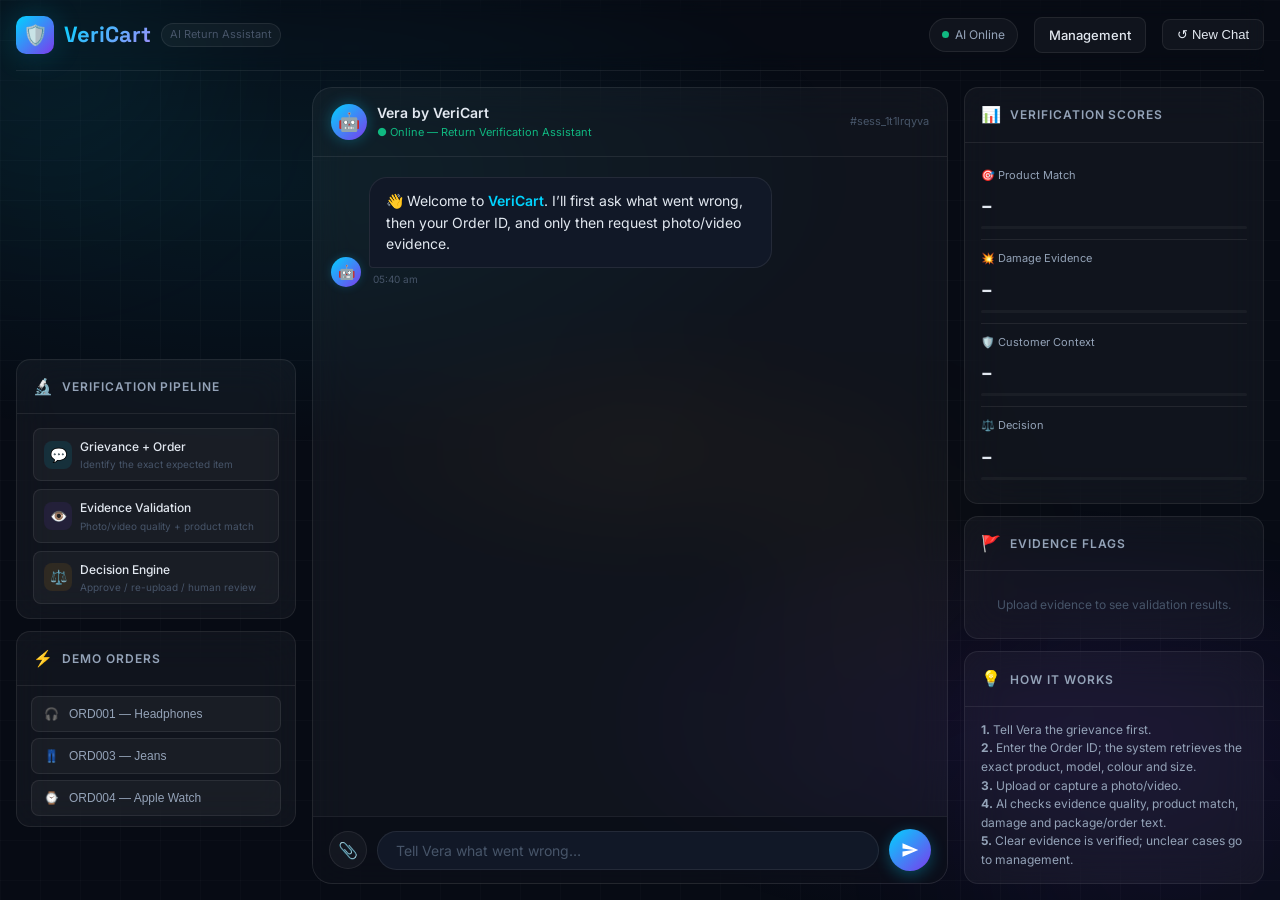
==== commit 7fff2349: "Add verification report generation and download" ====
--- a/templates/index.html
+++ b/templates/index.html
@@ -858,6 +858,32 @@
         class="result-card"
         id="resultCard"
     ></div>
+    <div
+    id="reportDownloadArea"
+    style="
+        display:none;
+        margin-top:14px;
+        text-align:center;
+    "
+>
+    <a
+        id="downloadReportBtn"
+        class="btn-primary"
+        href="#"
+        target="_blank"
+        download
+        style="
+            display:inline-flex;
+            align-items:center;
+            justify-content:center;
+            gap:8px;
+            text-decoration:none;
+            padding:12px 20px;
+        "
+    >
+        📄 Download Verification Report
+    </a>
+</div>
 
 </div>
 
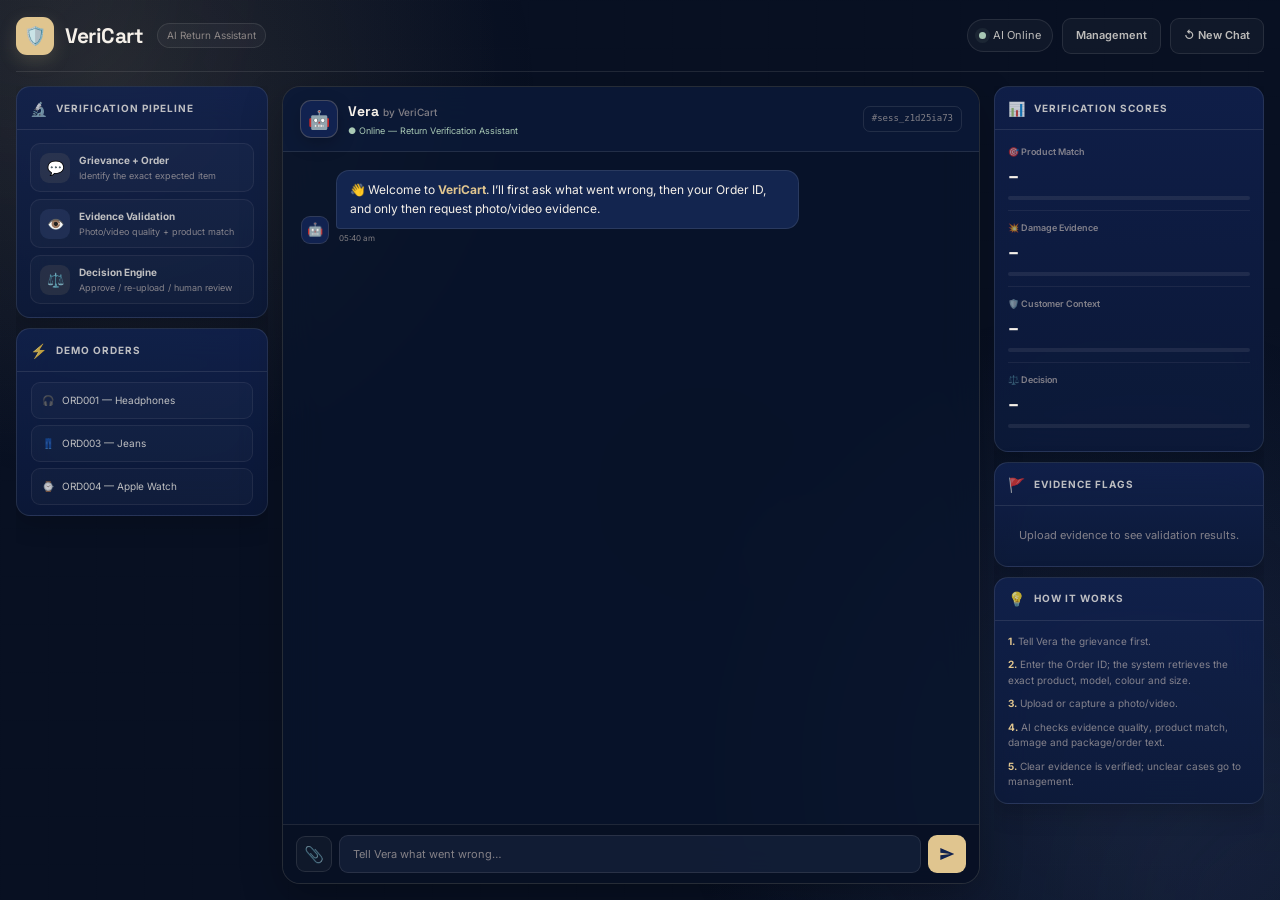
==== commit de52b724: "Polish VeriCart verification result UI" ====
--- a/templates/index.html
+++ b/templates/index.html
@@ -858,32 +858,6 @@
         class="result-card"
         id="resultCard"
     ></div>
-    <div
-    id="reportDownloadArea"
-    style="
-        display:none;
-        margin-top:14px;
-        text-align:center;
-    "
->
-    <a
-        id="downloadReportBtn"
-        class="btn-primary"
-        href="#"
-        target="_blank"
-        download
-        style="
-            display:inline-flex;
-            align-items:center;
-            justify-content:center;
-            gap:8px;
-            text-decoration:none;
-            padding:12px 20px;
-        "
-    >
-        📄 Download Verification Report
-    </a>
-</div>
 
 </div>
 
--- a/static/css/style.css
+++ b/static/css/style.css
@@ -1,2159 +1,2167 @@
-  /* ============================================================
-    VeriCart — Smart E-Commerce Return & Quality Verification
-    Premium CSS Design System
-    ============================================================ */
-
-  @import url('https://fonts.googleapis.com/css2?family=Inter:wght@300;400;500;600;700;800;900&family=Space+Grotesk:wght@400;500;600;700&display=swap');
-
-  /* ─── Design Tokens ─── */
-  :root {
-    --bg-primary:     #070b14;
-    --bg-secondary:   #0d1117;
-    --bg-tertiary:    #111827;
-    --surface:        rgba(255, 255, 255, 0.04);
-    --surface-hover:  rgba(255, 255, 255, 0.07);
-    --border:         rgba(255, 255, 255, 0.08);
-    --border-bright:  rgba(0, 212, 255, 0.3);
-
-    --cyan:       #00d4ff;
-    --cyan-dim:   rgba(0, 212, 255, 0.15);
-    --cyan-glow:  rgba(0, 212, 255, 0.4);
-    --purple:     #7c3aed;
-    --purple-dim: rgba(124, 58, 237, 0.15);
-    --amber:      #f59e0b;
-    --amber-dim:  rgba(245, 158, 11, 0.15);
-    --emerald:    #10b981;
-    --emerald-dim:rgba(16, 185, 129, 0.15);
-    --red:        #ef4444;
-    --red-dim:    rgba(239, 68, 68, 0.15);
-
-    --text-primary:   #e2e8f0;
-    --text-secondary: #94a3b8;
-    --text-muted:     #475569;
-
-    --radius-sm: 8px;
-    --radius:    14px;
-    --radius-lg: 20px;
-    --radius-xl: 28px;
-
-    --shadow-glow-cyan:   0 0 30px rgba(0, 212, 255, 0.2);
-    --shadow-glow-purple: 0 0 30px rgba(124, 58, 237, 0.2);
-    --shadow-card:        0 8px 32px rgba(0, 0, 0, 0.4);
-
-    --transition: all 0.3s cubic-bezier(0.4, 0, 0.2, 1);
-    --transition-slow: all 0.6s cubic-bezier(0.4, 0, 0.2, 1);
-  }
-
-  /* ─── Reset & Base ─── */
-  *, *::before, *::after { box-sizing: border-box; margin: 0; padding: 0; }
-
-  html { font-size: 16px; scroll-behavior: smooth; }
-
-  body {
-    font-family: 'Inter', sans-serif;
-    background: var(--bg-primary);
-    color: var(--text-primary);
+@import url('https://fonts.googleapis.com/css2?family=Inter:wght@400;500;600;700&family=Space+Grotesk:wght@500;600;700&display=swap');
+
+/* =========================================================
+   VERICART — CLEAN SAPPHIRE UI
+   Palette:
+   Royal Blue  #112250
+   Sapphire    #3C507D
+   Quicksand   #E0C58F
+   Swan Wing   #F5F0E9
+   Shellstone  #D9CBC2
+   ========================================================= */
+
+:root {
+    --royal: #112250;
+    --sapphire: #3C507D;
+    --champagne: #E0C58F;
+    --ivory: #F5F0E9;
+    --shell: #D9CBC2;
+
+    --bg: #0b142b;
+    --bg-deep: #081022;
+    --panel: rgba(17, 34, 80, 0.88);
+    --panel-soft: rgba(60, 80, 125, 0.18);
+    --panel-hover: rgba(60, 80, 125, 0.27);
+    --line: rgba(245, 240, 233, 0.10);
+    --line-strong: rgba(224, 197, 143, 0.30);
+
+    --text: var(--ivory);
+    --text-soft: rgba(245, 240, 233, 0.76);
+    --text-muted: rgba(217, 203, 194, 0.58);
+
+    --success: #a9c9b5;
+    --warning: var(--champagne);
+    --danger: #d89c9a;
+
+    --radius-sm: 10px;
+    --radius: 14px;
+    --radius-lg: 18px;
+    --radius-xl: 22px;
+
+    --shadow: 0 14px 40px rgba(0, 0, 0, 0.25);
+    --shadow-soft: 0 8px 24px rgba(0, 0, 0, 0.18);
+    --gold-glow: 0 0 0 1px rgba(224, 197, 143, 0.10), 0 10px 30px rgba(224, 197, 143, 0.08);
+
+    --ease: 180ms ease;
+}
+
+*, *::before, *::after {
+    box-sizing: border-box;
+    margin: 0;
+    padding: 0;
+}
+
+html {
+    font-size: 16px;
+    scroll-behavior: smooth;
+}
+
+body {
     min-height: 100vh;
     overflow-x: hidden;
-    line-height: 1.6;
-  }
-
-  /* ─── Animated Background ─── */
-  .bg-canvas {
+    background:
+        radial-gradient(circle at 8% 8%, rgba(224,197,143,0.08), transparent 28%),
+        radial-gradient(circle at 92% 88%, rgba(60,80,125,0.18), transparent 34%),
+        var(--bg-deep);
+    color: var(--text);
+    font-family: 'Inter', sans-serif;
+    line-height: 1.5;
+}
+
+button,
+input,
+a {
+    font: inherit;
+}
+
+button,
+a {
+    -webkit-tap-highlight-color: transparent;
+}
+
+button {
+    border: 0;
+}
+
+a {
+    color: inherit;
+}
+
+/* =========================================================
+   BACKGROUND
+   ========================================================= */
+
+.bg-canvas {
     position: fixed;
     inset: 0;
     z-index: 0;
+    overflow: hidden;
     pointer-events: none;
-    overflow: hidden;
-  }
-
-  .bg-gradient-mesh {
+}
+
+.bg-gradient-mesh {
+    position: absolute;
+    inset: -15%;
+    background:
+        radial-gradient(circle at 20% 20%, rgba(224,197,143,0.055), transparent 25%),
+        radial-gradient(circle at 78% 75%, rgba(60,80,125,0.12), transparent 28%);
+}
+
+.bg-grid {
     position: absolute;
     inset: 0;
-    background:
-      radial-gradient(ellipse 80% 50% at 20% 20%, rgba(0, 212, 255, 0.07) 0%, transparent 60%),
-      radial-gradient(ellipse 60% 40% at 80% 80%, rgba(124, 58, 237, 0.09) 0%, transparent 60%),
-      radial-gradient(ellipse 50% 30% at 50% 50%, rgba(245, 158, 11, 0.04) 0%, transparent 50%);
-    animation: meshShift 12s ease-in-out infinite alternate;
-  }
-
-  @keyframes meshShift {
-    0%   { transform: scale(1) rotate(0deg); }
-    100% { transform: scale(1.1) rotate(2deg); }
-  }
-
-  .bg-grid {
-    position: absolute;
-    inset: 0;
+    opacity: 0.22;
     background-image:
-      linear-gradient(rgba(255,255,255,0.02) 1px, transparent 1px),
-      linear-gradient(90deg, rgba(255,255,255,0.02) 1px, transparent 1px);
-    background-size: 40px 40px;
-    animation: gridDrift 20s linear infinite;
-  }
-
-  @keyframes gridDrift {
-    0%   { transform: translateY(0); }
-    100% { transform: translateY(40px); }
-  }
-
-  /* ─── Floating Orbs ─── */
-  .orb {
+        linear-gradient(rgba(245,240,233,0.018) 1px, transparent 1px),
+        linear-gradient(90deg, rgba(245,240,233,0.018) 1px, transparent 1px);
+    background-size: 48px 48px;
+}
+
+.orb {
     position: absolute;
     border-radius: 50%;
-    filter: blur(80px);
-    pointer-events: none;
-    animation: orbFloat 8s ease-in-out infinite;
-  }
-  .orb-1 { width: 300px; height: 300px; background: rgba(0,212,255,0.06); top: -100px; left: -100px; animation-delay: 0s; }
-  .orb-2 { width: 400px; height: 400px; background: rgba(124,58,237,0.05); bottom: -150px; right: -100px; animation-delay: 4s; }
-  .orb-3 { width: 200px; height: 200px; background: rgba(245,158,11,0.04); top: 50%; left: 60%; animation-delay: 2s; }
-
-  @keyframes orbFloat {
-    0%, 100% { transform: translate(0, 0) scale(1); }
-    50%       { transform: translate(20px, -30px) scale(1.05); }
-  }
-
-  /* ─── App Shell ─── */
-  .app-shell {
+    filter: blur(90px);
+    opacity: 0.28;
+}
+
+.orb-1 {
+    width: 260px;
+    height: 260px;
+    top: -150px;
+    left: -100px;
+    background: rgba(224,197,143,0.18);
+}
+
+.orb-2 {
+    width: 320px;
+    height: 320px;
+    right: -150px;
+    bottom: -170px;
+    background: rgba(60,80,125,0.28);
+}
+
+.orb-3 {
+    width: 180px;
+    height: 180px;
+    top: 45%;
+    left: 48%;
+    background: rgba(224,197,143,0.06);
+}
+
+/* =========================================================
+   APP SHELL + HEADER
+   ========================================================= */
+
+.app-shell {
     position: relative;
     z-index: 1;
+    width: min(1480px, calc(100% - 32px));
+    height: 100vh;
+    min-height: 680px;
+    margin: 0 auto;
     display: flex;
     flex-direction: column;
-    height: 100vh;
-    max-width: 1400px;
-    margin: 0 auto;
-    padding: 0 16px;
-  }
-
-  /* ─── Header ─── */
-  .app-header {
+}
+
+.app-header {
+    height: 72px;
+    flex: 0 0 72px;
     display: flex;
     align-items: center;
     justify-content: space-between;
-    padding: 16px 0;
-    border-bottom: 1px solid var(--border);
-    flex-shrink: 0;
-    backdrop-filter: blur(10px);
-  }
-
-  .logo {
-    display: flex;
-    align-items: center;
-    gap: 10px;
+    gap: 20px;
+    border-bottom: 1px solid var(--line);
+}
+
+.logo {
+    display: inline-flex;
+    align-items: center;
+    gap: 11px;
     text-decoration: none;
-  }
-
-  .logo-shield {
+    min-width: 0;
+}
+
+.logo-shield {
     width: 38px;
     height: 38px;
-    background: linear-gradient(135deg, var(--cyan), var(--purple));
-    border-radius: 10px;
-    display: flex;
-    align-items: center;
-    justify-content: center;
-    font-size: 20px;
-    box-shadow: var(--shadow-glow-cyan);
-    flex-shrink: 0;
-    animation: shieldPulse 3s ease-in-out infinite;
-  }
-
-  @keyframes shieldPulse {
-    0%, 100% { box-shadow: 0 0 20px rgba(0,212,255,0.3); }
-    50%       { box-shadow: 0 0 40px rgba(0,212,255,0.5), 0 0 60px rgba(124,58,237,0.2); }
-  }
-
-  .logo-text {
+    flex: 0 0 38px;
+    display: grid;
+    place-items: center;
+    border-radius: 11px;
+    background: var(--champagne);
+    color: var(--royal);
+    font-size: 18px;
+    box-shadow: 0 6px 18px rgba(224,197,143,0.18);
+}
+
+.logo-text {
+    color: var(--ivory);
     font-family: 'Space Grotesk', sans-serif;
-    font-size: 22px;
+    font-size: 21px;
     font-weight: 700;
-    background: linear-gradient(135deg, var(--cyan), #a78bfa);
-    -webkit-background-clip: text;
-    -webkit-text-fill-color: transparent;
-    background-clip: text;
-  }
-
-  .logo-tagline {
+    letter-spacing: -0.02em;
+}
+
+.logo-tagline {
+    margin-left: 2px;
+    padding: 4px 9px;
+    border: 1px solid var(--line);
+    border-radius: 999px;
+    background: rgba(245,240,233,0.035);
+    color: var(--text-muted);
+    font-size: 10px;
+    white-space: nowrap;
+}
+
+.header-right {
+    display: flex;
+    align-items: center;
+    gap: 9px;
+}
+
+.status-indicator {
+    display: inline-flex;
+    align-items: center;
+    gap: 7px;
+    padding: 7px 11px;
+    border: 1px solid var(--line);
+    border-radius: 999px;
+    background: rgba(245,240,233,0.035);
+    color: var(--text-soft);
     font-size: 11px;
-    color: var(--text-muted);
-    font-weight: 400;
-    padding: 2px 8px;
-    border: 1px solid var(--border);
-    border-radius: 20px;
-    background: var(--surface);
-  }
-
-  .header-right {
-    display: flex;
-    align-items: center;
-    gap: 16px;
-  }
-
-  .status-indicator {
-    display: flex;
-    align-items: center;
-    gap: 6px;
-    font-size: 12px;
-    color: var(--text-secondary);
-    padding: 6px 12px;
-    background: var(--surface);
-    border: 1px solid var(--border);
-    border-radius: 20px;
-  }
-
-  .status-dot {
+}
+
+.status-dot {
     width: 7px;
     height: 7px;
-    background: var(--emerald);
     border-radius: 50%;
-    animation: statusPulse 2s ease-in-out infinite;
-  }
-
-  @keyframes statusPulse {
-    0%, 100% { opacity: 1; box-shadow: 0 0 0 0 rgba(16,185,129,0.4); }
-    50%       { opacity: 0.8; box-shadow: 0 0 0 4px rgba(16,185,129,0); }
-  }
-
-  .btn-new-chat {
-    display: flex;
-    align-items: center;
+    background: var(--success);
+    box-shadow: 0 0 0 4px rgba(169,201,181,0.08);
+}
+
+.btn-new-chat {
+    min-height: 36px;
+    display: inline-flex;
+    align-items: center;
+    justify-content: center;
     gap: 6px;
-    padding: 7px 14px;
-    font-size: 13px;
+    padding: 0 13px;
+    border: 1px solid var(--line);
+    border-radius: 9px;
+    background: rgba(245,240,233,0.035);
+    color: var(--text-soft);
+    cursor: pointer;
+    font-size: 11px;
+    font-weight: 600;
+    text-decoration: none;
+    transition: var(--ease);
+}
+
+.btn-new-chat:hover {
+    border-color: var(--line-strong);
+    background: rgba(224,197,143,0.08);
+    color: var(--ivory);
+}
+
+/* =========================================================
+   MAIN THREE-COLUMN LAYOUT
+   ========================================================= */
+
+.main-content {
+    flex: 1;
+    min-height: 0;
+    display: grid;
+    grid-template-columns: 252px minmax(0, 1fr) 270px;
+    gap: 14px;
+    padding: 14px 0 16px;
+    overflow: hidden;
+}
+
+.left-panel,
+.right-panel {
+    min-height: 0;
+    overflow-y: auto;
+    display: flex;
+    flex-direction: column;
+    gap: 10px;
+    scrollbar-width: none;
+}
+
+.left-panel::-webkit-scrollbar,
+.right-panel::-webkit-scrollbar {
+    display: none;
+}
+
+/* =========================================================
+   SHARED CARDS
+   ========================================================= */
+
+.glass-card {
+    flex: 0 0 auto;
+    overflow: hidden;
+    border: 1px solid var(--line);
+    border-radius: var(--radius);
+    background: linear-gradient(180deg, rgba(17,34,80,0.82), rgba(12,26,59,0.82));
+    box-shadow: var(--shadow-soft);
+    backdrop-filter: blur(16px);
+}
+
+.glass-card:hover {
+    border-color: rgba(224,197,143,0.16);
+}
+
+.card-header {
+    min-height: 43px;
+    display: flex;
+    align-items: center;
+    gap: 8px;
+    padding: 0 13px;
+    border-bottom: 1px solid var(--line);
+    color: var(--text-soft);
+    font-size: 10px;
+    font-weight: 700;
+    letter-spacing: 0.10em;
+    text-transform: uppercase;
+}
+
+.card-header-icon {
+    font-size: 14px;
+    filter: saturate(0.8);
+}
+
+.card-body {
+    padding: 13px;
+}
+
+.muted-center {
+    padding: 8px 2px;
+    color: var(--text-muted);
+    font-size: 11px;
+    line-height: 1.6;
+    text-align: center;
+}
+
+/* =========================================================
+   ORDER + CUSTOMER CONTEXT
+   ========================================================= */
+
+.order-card,
+.risk-card {
+    display: none;
+    opacity: 0;
+    transform: translateY(5px);
+    transition: opacity 180ms ease, transform 180ms ease;
+}
+
+.order-card.visible,
+.risk-card.visible {
+    display: block;
+    opacity: 1;
+    transform: translateY(0);
+}
+
+.order-product-name {
+    margin-bottom: 10px;
+    color: var(--ivory);
+    font-family: 'Space Grotesk', sans-serif;
+    font-size: 14px;
+    font-weight: 600;
+    line-height: 1.35;
+}
+
+.order-meta-row {
+    min-height: 28px;
+    display: flex;
+    align-items: center;
+    justify-content: space-between;
+    gap: 10px;
+    border-bottom: 1px solid rgba(245,240,233,0.065);
+    font-size: 10px;
+}
+
+.order-meta-row:last-child {
+    border-bottom: 0;
+}
+
+.order-meta-label {
+    color: var(--text-muted);
+}
+
+.order-meta-value {
+    color: var(--text-soft);
+    font-weight: 600;
+    text-align: right;
+}
+
+.order-meta-value.price {
+    color: var(--champagne);
+}
+
+.risk-score-display {
+    display: flex;
+    align-items: center;
+    gap: 12px;
+}
+
+.risk-gauge {
+    width: 54px;
+    height: 54px;
+    flex: 0 0 54px;
+    display: grid;
+    place-items: center;
+    border: 2px solid var(--champagne);
+    border-radius: 50%;
+    background: rgba(224,197,143,0.07);
+    color: var(--champagne);
+    font-family: 'Space Grotesk', sans-serif;
+    font-size: 15px;
+    font-weight: 700;
+}
+
+.risk-gauge.low {
+    border-color: var(--success);
+    color: var(--success);
+    background: rgba(169,201,181,0.07);
+}
+
+.risk-gauge.high {
+    border-color: var(--danger);
+    color: var(--danger);
+    background: rgba(216,156,154,0.07);
+}
+
+.risk-info {
+    min-width: 0;
+}
+
+.risk-info .risk-level {
+    font-size: 12px;
+    font-weight: 700;
+}
+
+.risk-info .risk-level.low { color: var(--success); }
+.risk-info .risk-level.medium { color: var(--champagne); }
+.risk-info .risk-level.high { color: var(--danger); }
+
+.risk-info .risk-label {
+    margin-top: 3px;
+    color: var(--text-muted);
+    font-size: 10px;
+}
+
+/* =========================================================
+   LEFT VERIFICATION PIPELINE
+   ========================================================= */
+
+.pipeline-steps-list {
+    display: flex;
+    flex-direction: column;
+    gap: 7px;
+}
+
+.pipeline-step-item {
+    display: flex;
+    align-items: center;
+    gap: 9px;
+    min-height: 49px;
+    padding: 7px 9px;
+    border: 1px solid rgba(245,240,233,0.065);
+    border-radius: 10px;
+    background: rgba(245,240,233,0.025);
+}
+
+.step-icon-sm {
+    width: 30px;
+    height: 30px;
+    flex: 0 0 30px;
+    display: grid;
+    place-items: center;
+    border-radius: 9px;
+    background: rgba(224,197,143,0.09);
+    font-size: 14px;
+}
+
+.step-icon-sm.ae {
+    background: rgba(60,80,125,0.30);
+}
+
+.step-info {
+    min-width: 0;
+}
+
+.step-info .step-name {
+    color: var(--text-soft);
+    font-size: 10px;
+    font-weight: 700;
+}
+
+.step-info .step-exp {
+    margin-top: 2px;
+    color: var(--text-muted);
+    font-size: 9px;
+    line-height: 1.35;
+}
+
+/* =========================================================
+   DEMO ORDERS
+   ========================================================= */
+
+.quick-action-btn {
+    width: 100%;
+    min-height: 37px;
+    display: flex;
+    align-items: center;
+    gap: 8px;
+    margin-bottom: 6px;
+    padding: 0 10px;
+    border: 1px solid rgba(245,240,233,0.07);
+    border-radius: 9px;
+    background: rgba(245,240,233,0.025);
+    color: var(--text-soft);
+    cursor: pointer;
+    text-align: left;
+    font-size: 10px;
+    transition: var(--ease);
+}
+
+.quick-action-btn:last-child {
+    margin-bottom: 0;
+}
+
+.quick-action-btn:hover {
+    border-color: var(--line-strong);
+    background: rgba(224,197,143,0.07);
+    color: var(--ivory);
+    transform: translateX(2px);
+}
+
+/* =========================================================
+   CHAT AREA
+   ========================================================= */
+
+.chat-area {
+    min-width: 0;
+    min-height: 0;
+    display: flex;
+    flex-direction: column;
+    overflow: hidden;
+    border: 1px solid rgba(224,197,143,0.14);
+    border-radius: var(--radius-lg);
+    background: rgba(9,20,44,0.76);
+    box-shadow: var(--shadow);
+    backdrop-filter: blur(18px);
+}
+
+.chat-topbar {
+    min-height: 65px;
+    flex: 0 0 65px;
+    display: flex;
+    align-items: center;
+    justify-content: space-between;
+    gap: 15px;
+    padding: 0 17px;
+    border-bottom: 1px solid var(--line);
+    background: rgba(17,34,80,0.32);
+}
+
+.bot-identity {
+    display: flex;
+    align-items: center;
+    gap: 10px;
+    min-width: 0;
+}
+
+.bot-avatar {
+    width: 38px;
+    height: 38px;
+    flex: 0 0 38px;
+    display: grid;
+    place-items: center;
+    border: 1px solid rgba(224,197,143,0.24);
+    border-radius: 11px;
+    background: var(--royal);
+    font-size: 18px;
+    box-shadow: 0 6px 18px rgba(0,0,0,0.22);
+}
+
+.bot-name {
+    color: var(--ivory);
+    font-family: 'Space Grotesk', sans-serif;
+    font-size: 14px;
+    font-weight: 700;
+}
+
+.bot-name span {
+    color: var(--text-muted);
+    font-family: 'Inter', sans-serif;
+    font-size: 10px;
     font-weight: 500;
-    color: var(--text-primary);
-    background: var(--surface);
-    border: 1px solid var(--border);
-    border-radius: var(--radius-sm);
-    cursor: pointer;
-    transition: var(--transition);
-  }
-  .btn-new-chat:hover {
-    background: var(--surface-hover);
-    border-color: var(--border-bright);
-    color: var(--cyan);
-  }
-
-  /* ─── Main Content Area ─── */
-  .main-content {
-    display: grid;
-    grid-template-columns: 280px 1fr 300px;
-    gap: 16px;
+}
+
+.bot-status {
+    margin-top: 2px;
+    color: var(--success);
+    font-size: 9px;
+}
+
+.session-id {
+    flex: 0 0 auto;
+    padding: 5px 8px;
+    border: 1px solid var(--line);
+    border-radius: 7px;
+    color: var(--text-muted);
+    font-family: monospace;
+    font-size: 9px;
+}
+
+/* =========================================================
+   CHAT MESSAGES
+   ========================================================= */
+
+.messages-container {
     flex: 1;
-    overflow: hidden;
-    padding: 16px 0;
     min-height: 0;
-  }
-
-  /* ─── Left Panel: Order Info ─── */
-  .left-panel {
+    overflow-y: auto;
+    padding: 18px 18px 12px;
     display: flex;
     flex-direction: column;
     gap: 12px;
-    overflow-y: auto;
-    scrollbar-width: none;
-  }
-  .left-panel::-webkit-scrollbar { display: none; }
-
-  /* ─── Glass Card Base ─── */
-  .glass-card {
-    background: var(--surface);
-    border: 1px solid var(--border);
-    border-radius: var(--radius);
-    backdrop-filter: blur(20px);
+    scrollbar-width: thin;
+    scrollbar-color: rgba(245,240,233,0.12) transparent;
+}
+
+.messages-container::-webkit-scrollbar {
+    width: 4px;
+}
+
+.messages-container::-webkit-scrollbar-thumb {
+    background: rgba(245,240,233,0.12);
+    border-radius: 999px;
+}
+
+.msg-wrapper {
+    display: flex;
+    align-items: flex-end;
+    gap: 7px;
+    animation: messageIn 180ms ease both;
+}
+
+.msg-wrapper.bot-msg {
+    justify-content: flex-start;
+}
+
+.msg-wrapper.user-msg {
+    justify-content: flex-end;
+}
+
+@keyframes messageIn {
+    from { opacity: 0; transform: translateY(5px); }
+    to { opacity: 1; transform: translateY(0); }
+}
+
+.msg-avatar-sm {
+    width: 28px;
+    height: 28px;
+    flex: 0 0 28px;
+    display: grid;
+    place-items: center;
+    border: 1px solid rgba(224,197,143,0.15);
+    border-radius: 9px;
+    background: var(--royal);
+    font-size: 13px;
+}
+
+.msg-bubble {
+    max-width: min(74%, 560px);
+    padding: 10px 13px;
+    border-radius: 13px;
+    font-size: 12px;
+    line-height: 1.55;
+}
+
+.bot-bubble {
+    border: 1px solid var(--line);
+    border-bottom-left-radius: 4px;
+    background: #13254f;
+    color: var(--text);
+}
+
+.user-bubble {
+    border: 1px solid rgba(224,197,143,0.22);
+    border-bottom-right-radius: 4px;
+    background: rgba(60,80,125,0.40);
+    color: var(--ivory);
+}
+
+.msg-bubble strong {
+    color: var(--champagne);
+    font-weight: 700;
+}
+
+.msg-bubble p {
+    margin-bottom: 3px;
+}
+
+.msg-bubble p:last-child {
+    margin-bottom: 0;
+}
+
+.msg-time {
+    margin-top: 3px;
+    padding: 0 3px;
+    color: var(--text-muted);
+    font-size: 8px;
+}
+
+.bot-bubble ul {
+    padding-left: 16px;
+    margin: 4px 0;
+}
+
+.bot-bubble li {
+    margin: 2px 0;
+    color: var(--text-soft);
+}
+
+.bot-bubble code {
+    padding: 1px 5px;
+    border: 1px solid rgba(224,197,143,0.16);
+    border-radius: 5px;
+    background: rgba(224,197,143,0.07);
+    color: var(--champagne);
+    font-family: monospace;
+    font-size: 11px;
+}
+
+/* =========================================================
+   TYPING INDICATOR
+   ========================================================= */
+
+.typing-indicator {
+    display: none;
+    align-items: flex-end;
+    gap: 7px;
+    padding: 0 18px 9px;
+}
+
+.typing-indicator.visible {
+    display: flex;
+}
+
+.typing-dots {
+    display: flex;
+    align-items: center;
+    gap: 4px;
+    padding: 9px 12px;
+    border: 1px solid var(--line);
+    border-radius: 13px;
+    border-bottom-left-radius: 4px;
+    background: #13254f;
+}
+
+.typing-dots span {
+    width: 5px;
+    height: 5px;
+    border-radius: 50%;
+    background: var(--text-muted);
+    animation: typing 1.1s ease-in-out infinite;
+}
+
+.typing-dots span:nth-child(2) { animation-delay: 0.15s; }
+.typing-dots span:nth-child(3) { animation-delay: 0.30s; }
+
+@keyframes typing {
+    0%, 60%, 100% { transform: translateY(0); }
+    30% { transform: translateY(-4px); background: var(--champagne); }
+}
+
+/* =========================================================
+   UPLOAD AREA
+   ========================================================= */
+
+.upload-zone-wrapper {
+    display: none;
+    padding: 0 14px 10px;
+}
+
+.upload-zone-wrapper.visible {
+    display: block;
+}
+
+.upload-zone {
+    position: relative;
     overflow: hidden;
-    transition: var(--transition);
-  }
-  .glass-card:hover {
-    border-color: var(--border-bright);
-    box-shadow: var(--shadow-glow-cyan);
-  }
-
-  .card-header {
-    display: flex;
-    align-items: center;
-    gap: 8px;
-    padding: 14px 16px;
-    border-bottom: 1px solid var(--border);
+    padding: 15px 16px 13px;
+    border: 1px dashed rgba(224,197,143,0.34);
+    border-radius: 13px;
+    background: rgba(60,80,125,0.12);
+    text-align: center;
+    cursor: pointer;
+    transition: var(--ease);
+}
+
+.upload-zone:hover,
+.upload-zone.drag-over {
+    border-color: rgba(224,197,143,0.62);
+    background: rgba(60,80,125,0.22);
+}
+
+.upload-icon {
+    display: block;
+    margin-bottom: 5px;
+    font-size: 23px;
+}
+
+.upload-title {
+    color: var(--ivory);
     font-size: 12px;
+    font-weight: 700;
+}
+
+.upload-subtitle {
+    margin-top: 2px;
+    color: var(--text-muted);
+    font-size: 10px;
+}
+
+.upload-actions {
+    display: flex;
+    align-items: center;
+    justify-content: center;
+    flex-wrap: wrap;
+    gap: 7px;
+    margin-top: 11px;
+}
+
+.upload-actions button {
+    min-height: 34px;
+    padding: 0 11px;
+    border-radius: 8px;
+    font-size: 10px;
     font-weight: 600;
-    text-transform: uppercase;
-    letter-spacing: 0.08em;
-    color: var(--text-secondary);
-  }
-
-  .card-header-icon {
-    font-size: 16px;
-  }
-
-  .card-body {
-    padding: 14px 16px;
-  }
-
-  /* ─── Order Details Card ─── */
-  .order-card {
-    opacity: 0;
-    transform: translateX(-20px);
-    transition: var(--transition-slow);
-    pointer-events: none;
-  }
-  .order-card.visible {
-    opacity: 1;
-    transform: translateX(0);
-    pointer-events: auto;
-  }
-
-  .order-product-name {
-    font-size: 14px;
-    font-weight: 600;
-    color: var(--text-primary);
-    margin-bottom: 8px;
-    line-height: 1.4;
-  }
-
-  .order-meta-row {
-    display: flex;
-    align-items: center;
-    justify-content: space-between;
-    padding: 6px 0;
-    border-bottom: 1px solid var(--border);
-    font-size: 12px;
-  }
-  .order-meta-row:last-child { border-bottom: none; }
-  .order-meta-label { color: var(--text-muted); }
-  .order-meta-value { color: var(--text-secondary); font-weight: 500; }
-  .order-meta-value.price { color: var(--amber); font-weight: 600; }
-
-  .status-badge {
-    display: inline-flex;
-    align-items: center;
-    gap: 4px;
-    padding: 2px 8px;
-    border-radius: 20px;
+    cursor: pointer;
+}
+
+.upload-hint {
+    margin-top: 7px;
+    color: var(--text-muted);
+    font-size: 9px;
+}
+
+.btn-primary {
+    min-height: 38px;
+    padding: 0 15px;
+    border: 1px solid rgba(224,197,143,0.38);
+    border-radius: 9px;
+    background: var(--champagne);
+    color: var(--royal);
+    font-size: 11px;
+    font-weight: 700;
+    cursor: pointer;
+    box-shadow: 0 6px 18px rgba(224,197,143,0.10);
+    transition: var(--ease);
+}
+
+.btn-primary:hover {
+    background: #ead3a5;
+    transform: translateY(-1px);
+    box-shadow: 0 8px 22px rgba(224,197,143,0.16);
+}
+
+.btn-primary:disabled,
+.btn-send:disabled {
+    opacity: 0.45;
+    cursor: not-allowed;
+    transform: none;
+}
+
+.btn-secondary {
+    min-height: 38px;
+    padding: 0 14px;
+    border: 1px solid rgba(245,240,233,0.12);
+    border-radius: 9px;
+    background: rgba(245,240,233,0.035);
+    color: var(--text-soft);
     font-size: 11px;
     font-weight: 600;
-  }
-  .status-delivered { background: var(--emerald-dim); color: var(--emerald); border: 1px solid rgba(16,185,129,0.2); }
-
-  /* ─── Risk Score Card ─── */
-  .risk-card {
-    opacity: 0;
-    transform: translateX(-20px);
-    transition: var(--transition-slow);
-    transition-delay: 0.1s;
-    pointer-events: none;
-  }
-  .risk-card.visible {
-    opacity: 1;
-    transform: translateX(0);
-    pointer-events: auto;
-  }
-
-  .risk-score-display {
-    display: flex;
-    align-items: center;
-    gap: 12px;
-    margin-bottom: 12px;
-  }
-
-  .risk-gauge {
-    width: 56px;
-    height: 56px;
-    border-radius: 50%;
-    display: flex;
-    align-items: center;
-    justify-content: center;
-    font-size: 16px;
-    font-weight: 700;
-    border: 3px solid;
-    flex-shrink: 0;
-  }
-  .risk-gauge.low    { border-color: var(--emerald); color: var(--emerald); background: var(--emerald-dim); }
-  .risk-gauge.medium { border-color: var(--amber);   color: var(--amber);   background: var(--amber-dim); }
-  .risk-gauge.high   { border-color: var(--red);     color: var(--red);     background: var(--red-dim); }
-
-  .risk-info .risk-level { font-size: 14px; font-weight: 600; }
-  .risk-info .risk-level.low    { color: var(--emerald); }
-  .risk-info .risk-level.medium { color: var(--amber); }
-  .risk-info .risk-level.high   { color: var(--red); }
-  .risk-info .risk-label { font-size: 11px; color: var(--text-muted); }
-
-  .risk-bars { display: flex; flex-direction: column; gap: 6px; }
-  .risk-bar-row { display: flex; align-items: center; gap: 8px; font-size: 11px; color: var(--text-muted); }
-  .risk-bar-row span:first-child { width: 70px; flex-shrink: 0; }
-  .risk-bar-track {
-    flex: 1;
-    height: 4px;
-    background: var(--surface);
-    border-radius: 2px;
+    cursor: pointer;
+    transition: var(--ease);
+}
+
+.btn-secondary:hover {
+    border-color: rgba(224,197,143,0.30);
+    background: rgba(224,197,143,0.06);
+    color: var(--ivory);
+}
+
+/* Evidence preview */
+
+.image-preview-bubble {
+    max-width: 230px;
     overflow: hidden;
-  }
-  .risk-bar-fill {
-    height: 100%;
-    border-radius: 2px;
-    transition: width 1s cubic-bezier(0.4, 0, 0.2, 1);
-  }
-
-  /* ─── AI Pipeline Card (left panel) ─── */
-  .pipeline-info-card {
-    font-size: 11px;
-    color: var(--text-secondary);
-  }
-
-  .pipeline-steps-list {
-    display: flex;
-    flex-direction: column;
-    gap: 8px;
-  }
-
-  .pipeline-step-item {
-    display: flex;
-    align-items: center;
-    gap: 8px;
-    padding: 8px 10px;
-    border-radius: var(--radius-sm);
-    background: var(--surface);
-    border: 1px solid var(--border);
-  }
-
-  .step-icon-sm {
-    width: 28px;
-    height: 28px;
+    padding: 8px;
+    border: 1px solid rgba(224,197,143,0.18);
+    border-radius: 12px;
+    background: #10234a;
+}
+
+.image-preview-bubble img,
+.image-preview-bubble video {
+    display: block;
+    width: 100%;
+    max-height: 190px;
+    object-fit: cover;
     border-radius: 8px;
-    display: flex;
-    align-items: center;
-    justify-content: center;
-    font-size: 14px;
-    flex-shrink: 0;
-  }
-
-  .step-icon-sm.cnn     { background: rgba(0,212,255,0.1); }
-  .step-icon-sm.ae      { background: rgba(124,58,237,0.1); }
-  .step-icon-sm.fuzzy   { background: rgba(245,158,11,0.1); }
-
-  .step-info .step-name { font-size: 12px; font-weight: 500; color: var(--text-primary); }
-  .step-info .step-exp  { font-size: 10px; color: var(--text-muted); }
-
-  /* ─── Center: Chat Area ─── */
-  .chat-area {
-    display: flex;
-    flex-direction: column;
-    background: var(--surface);
-    border: 1px solid var(--border);
-    border-radius: var(--radius-lg);
-    overflow: hidden;
-    backdrop-filter: blur(20px);
-    min-height: 0;
-  }
-
-  .chat-topbar {
-    display: flex;
-    align-items: center;
-    justify-content: space-between;
-    padding: 14px 18px;
-    border-bottom: 1px solid var(--border);
-    flex-shrink: 0;
-  }
-
-  .bot-identity {
-    display: flex;
-    align-items: center;
-    gap: 10px;
-  }
-
-  .bot-avatar {
+    margin-top: 7px;
+}
+
+/* =========================================================
+   CHAT INPUT
+   ========================================================= */
+
+.input-bar {
+    flex: 0 0 auto;
+    display: flex;
+    align-items: center;
+    gap: 7px;
+    padding: 10px 13px;
+    border-top: 1px solid var(--line);
+    background: rgba(8,16,34,0.72);
+}
+
+.btn-upload-attach {
     width: 36px;
     height: 36px;
-    background: linear-gradient(135deg, var(--cyan), var(--purple));
-    border-radius: 50%;
-    display: flex;
-    align-items: center;
-    justify-content: center;
-    font-size: 18px;
-    box-shadow: 0 0 15px rgba(0,212,255,0.3);
-  }
-
-  .bot-name { font-size: 14px; font-weight: 600; }
-  .bot-status { font-size: 11px; color: var(--emerald); }
-
-  /* ─── Messages ─── */
-  .messages-container {
+    flex: 0 0 36px;
+    display: grid;
+    place-items: center;
+    border: 1px solid var(--line);
+    border-radius: 9px;
+    background: rgba(245,240,233,0.035);
+    color: var(--text-muted);
+    cursor: pointer;
+    transition: var(--ease);
+}
+
+.btn-upload-attach:hover {
+    border-color: var(--line-strong);
+    color: var(--champagne);
+    background: rgba(224,197,143,0.06);
+}
+
+.input-field {
+    min-width: 0;
     flex: 1;
-    overflow-y: auto;
-    padding: 20px 18px;
-    display: flex;
-    flex-direction: column;
-    gap: 16px;
-    scrollbar-width: thin;
-    scrollbar-color: var(--border) transparent;
-    min-height: 0;
-  }
-  .messages-container::-webkit-scrollbar { width: 4px; }
-  .messages-container::-webkit-scrollbar-thumb { background: var(--border); border-radius: 2px; }
-
-  /* Message Wrappers */
-  .msg-wrapper {
-    display: flex;
-    align-items: flex-end;
-    gap: 8px;
-    animation: msgAppear 0.4s cubic-bezier(0.34, 1.56, 0.64, 1);
-  }
-  .msg-wrapper.bot-msg  { justify-content: flex-start; }
-  .msg-wrapper.user-msg { justify-content: flex-end; }
-
-  @keyframes msgAppear {
-    from { opacity: 0; transform: translateY(16px) scale(0.95); }
-    to   { opacity: 1; transform: translateY(0) scale(1); }
-  }
-
-  .msg-avatar-sm {
-    width: 30px;
-    height: 30px;
-    border-radius: 50%;
-    background: linear-gradient(135deg, var(--cyan), var(--purple));
-    display: flex;
-    align-items: center;
-    justify-content: center;
-    font-size: 14px;
-    flex-shrink: 0;
-    box-shadow: 0 0 10px rgba(0,212,255,0.2);
-  }
-
-  .msg-bubble {
-    max-width: 72%;
-    padding: 12px 16px;
-    border-radius: 18px;
-    font-size: 14px;
-    line-height: 1.55;
-    position: relative;
-  }
-
-  .bot-bubble {
-    background: var(--bg-tertiary);
-    border: 1px solid var(--border);
-    border-bottom-left-radius: 4px;
-    color: var(--text-primary);
-  }
-
-  .user-bubble {
-    background: linear-gradient(135deg, rgba(0,212,255,0.2), rgba(124,58,237,0.2));
-    border: 1px solid rgba(0,212,255,0.2);
-    border-bottom-right-radius: 4px;
-    color: var(--text-primary);
-  }
-
-  .msg-bubble strong {
-    color: var(--cyan);
-    font-weight: 600;
-  }
-
-  .msg-bubble em {
-    color: var(--text-secondary);
-    font-style: italic;
-  }
-
-  .msg-bubble p { margin-bottom: 4px; }
-  .msg-bubble p:last-child { margin-bottom: 0; }
-
-  .msg-time {
-    font-size: 10px;
+    height: 38px;
+    padding: 0 13px;
+    outline: none;
+    border: 1px solid var(--line);
+    border-radius: 9px;
+    background: rgba(60,80,125,0.20);
+    color: var(--ivory);
+    font-size: 11px;
+    transition: var(--ease);
+}
+
+.input-field::placeholder {
     color: var(--text-muted);
-    margin-top: 3px;
-    padding: 0 4px;
-  }
-
-  /* ─── Typing Indicator ─── */
-  .typing-indicator {
-    display: none;
-    align-items: flex-end;
-    gap: 8px;
-  }
-  .typing-indicator.visible { display: flex; }
-
-  .typing-dots {
-    background: var(--bg-tertiary);
-    border: 1px solid var(--border);
-    border-radius: 18px;
-    border-bottom-left-radius: 4px;
-    padding: 12px 16px;
-    display: flex;
-    gap: 4px;
-    align-items: center;
-  }
-
-  .typing-dots span {
-    width: 6px;
-    height: 6px;
-    background: var(--text-muted);
-    border-radius: 50%;
-    animation: typingBounce 1.2s ease-in-out infinite;
-  }
-  .typing-dots span:nth-child(2) { animation-delay: 0.2s; }
-  .typing-dots span:nth-child(3) { animation-delay: 0.4s; }
-
-  @keyframes typingBounce {
-    0%, 60%, 100% { transform: translateY(0); }
-    30%           { transform: translateY(-6px); background: var(--cyan); }
-  }
-
-  /* ─── Upload Zone ─── */
-  .upload-zone-wrapper {
-    padding: 0 18px 12px;
-    display: none;
-  }
-  .upload-zone-wrapper.visible { display: block; }
-
-  .upload-zone {
-    border: 2px dashed var(--border-bright);
-    border-radius: var(--radius);
-    padding: 24px;
-    text-align: center;
-    cursor: pointer;
-    transition: var(--transition);
-    background: rgba(0, 212, 255, 0.02);
-    position: relative;
-    overflow: hidden;
-  }
-
-  .upload-zone::before {
-    content: '';
-    position: absolute;
-    inset: 0;
-    background: linear-gradient(135deg, rgba(0,212,255,0.05), rgba(124,58,237,0.05));
-    opacity: 0;
-    transition: var(--transition);
-  }
-
-  .upload-zone:hover, .upload-zone.drag-over {
-    border-color: var(--cyan);
-    background: rgba(0, 212, 255, 0.06);
-    box-shadow: 0 0 30px rgba(0,212,255,0.1);
-  }
-
-  .upload-zone:hover::before, .upload-zone.drag-over::before { opacity: 1; }
-
-  .upload-icon-large {
-    font-size: 36px;
-    margin-bottom: 10px;
-    display: block;
-    animation: uploadPulse 2s ease-in-out infinite;
-  }
-
-  @keyframes uploadPulse {
-    0%, 100% { transform: scale(1); }
-    50%       { transform: scale(1.1); }
-  }
-
-  .upload-title {
-    font-size: 14px;
-    font-weight: 600;
-    color: var(--text-primary);
-    margin-bottom: 4px;
-  }
-
-  .upload-sub {
-    font-size: 12px;
-    color: var(--text-muted);
-    margin-bottom: 12px;
-  }
-
-  .btn-browse {
-    display: inline-flex;
-    align-items: center;
-    gap: 6px;
-    padding: 8px 20px;
-    background: linear-gradient(135deg, var(--cyan), var(--purple));
-    border: none;
-    border-radius: var(--radius-sm);
-    color: white;
-    font-size: 13px;
-    font-weight: 600;
-    cursor: pointer;
-    transition: var(--transition);
-    box-shadow: 0 4px 15px rgba(0,212,255,0.3);
-  }
-  .btn-browse:hover {
-    transform: translateY(-2px);
-    box-shadow: 0 8px 25px rgba(0,212,255,0.4);
-  }
-
-  /* Image Preview in Chat */
-  .image-preview-bubble {
-    max-width: 200px;
-    border-radius: 12px;
-    overflow: hidden;
-    border: 2px solid var(--border-bright);
-    box-shadow: var(--shadow-glow-cyan);
-  }
-  .image-preview-bubble img {
-    width: 100%;
-    height: 150px;
-    object-fit: cover;
-    display: block;
-  }
-
-  /* ─── Input Bar ─── */
-  .input-bar {
-    display: flex;
-    align-items: center;
-    gap: 10px;
-    padding: 12px 16px;
-    border-top: 1px solid var(--border);
-    flex-shrink: 0;
-    background: rgba(7, 11, 20, 0.6);
-  }
-
-  .input-field {
-    flex: 1;
-    background: var(--bg-tertiary);
-    border: 1px solid var(--border);
-    border-radius: 24px;
-    padding: 10px 18px;
-    font-size: 14px;
-    color: var(--text-primary);
-    font-family: 'Inter', sans-serif;
-    outline: none;
-    transition: var(--transition);
-  }
-
-  .input-field::placeholder { color: var(--text-muted); }
-  .input-field:focus {
-    border-color: var(--border-bright);
-    box-shadow: 0 0 0 3px rgba(0, 212, 255, 0.1);
-  }
-
-  .btn-send {
-    width: 42px;
-    height: 42px;
-    background: linear-gradient(135deg, var(--cyan), var(--purple));
-    border: none;
-    border-radius: 50%;
-    display: flex;
-    align-items: center;
-    justify-content: center;
-    cursor: pointer;
-    transition: var(--transition);
-    box-shadow: 0 4px 15px rgba(0,212,255,0.3);
-    flex-shrink: 0;
-  }
-
-  .btn-send:hover {
-    transform: scale(1.1) rotate(5deg);
-    box-shadow: 0 6px 20px rgba(0,212,255,0.5);
-  }
-
-  .btn-send svg {
-    width: 18px;
-    height: 18px;
-    fill: white;
-  }
-
-  .btn-upload-attach {
+}
+
+.input-field:focus {
+    border-color: rgba(224,197,143,0.36);
+    background: rgba(60,80,125,0.27);
+    box-shadow: 0 0 0 3px rgba(224,197,143,0.055);
+}
+
+.btn-send {
     width: 38px;
     height: 38px;
-    background: var(--surface);
-    border: 1px solid var(--border);
-    border-radius: 50%;
-    display: flex;
-    align-items: center;
-    justify-content: center;
+    flex: 0 0 38px;
+    display: grid;
+    place-items: center;
+    border: 1px solid rgba(224,197,143,0.35);
+    border-radius: 9px;
+    background: var(--champagne);
     cursor: pointer;
-    transition: var(--transition);
-    font-size: 16px;
-    flex-shrink: 0;
-  }
-  .btn-upload-attach:hover {
-    border-color: var(--border-bright);
-    background: var(--surface-hover);
-    color: var(--cyan);
-  }
-
-  /* ─── Right Panel: Analysis ─── */
-  .right-panel {
-    display: flex;
-    flex-direction: column;
-    gap: 12px;
-    overflow-y: auto;
-    scrollbar-width: none;
-  }
-  .right-panel::-webkit-scrollbar { display: none; }
-
-  /* ─── Analysis Overlay ─── */
-  .analysis-overlay {
-    display: none;
+    transition: var(--ease);
+}
+
+.btn-send:hover {
+    background: #ead3a5;
+    transform: translateY(-1px);
+}
+
+.btn-send svg {
+    width: 16px;
+    height: 16px;
+    fill: var(--royal);
+}
+
+/* =========================================================
+   RIGHT PANEL — SCORES
+   ========================================================= */
+
+.scores-panel {
+    padding-top: 5px;
+}
+
+.score-panel-item {
+    padding: 10px 0;
+    border-bottom: 1px solid rgba(245,240,233,0.065);
+}
+
+.score-panel-item:last-child {
+    border-bottom: 0;
+}
+
+.score-panel-label {
+    color: var(--text-muted);
+    font-size: 9px;
+    font-weight: 600;
+}
+
+.score-panel-value {
+    margin: 3px 0 6px;
+    color: var(--ivory);
+    font-family: 'Space Grotesk', sans-serif;
+    font-size: 19px;
+    font-weight: 700;
+}
+
+.score-panel-bar-track {
+    height: 4px;
+    overflow: hidden;
+    border-radius: 999px;
+    background: rgba(245,240,233,0.08);
+}
+
+.score-panel-bar-fill {
+    width: 0%;
+    height: 100%;
+    border-radius: inherit;
+    background: linear-gradient(90deg, var(--sapphire), var(--champagne));
+    transition: width 700ms ease;
+}
+
+/* =========================================================
+   RIGHT PANEL — SMALL COPY
+   ========================================================= */
+
+.small-copy {
+    color: var(--text-muted);
+    font-size: 10px;
+    line-height: 1.55;
+}
+
+.small-copy p {
+    margin-bottom: 8px;
+}
+
+.small-copy p:last-child {
+    margin-bottom: 0;
+}
+
+.small-copy b {
+    color: var(--champagne);
+}
+
+/* =========================================================
+   ANALYSIS OVERLAY
+   ========================================================= */
+
+.analysis-overlay {
     position: fixed;
     inset: 0;
     z-index: 1000;
-    background: rgba(7, 11, 20, 0.92);
-    backdrop-filter: blur(20px);
+    display: none;
     align-items: center;
     justify-content: center;
     flex-direction: column;
-    gap: 40px;
-  }
-  .analysis-overlay.active { display: flex; }
-
-  .overlay-header {
+    gap: 28px;
+    padding: 30px;
+    background: rgba(8,16,34,0.94);
+    backdrop-filter: blur(16px);
+}
+
+.analysis-overlay.active {
+    display: flex;
+}
+
+.overlay-header {
     text-align: center;
-  }
-
-  .overlay-title {
+}
+
+.overlay-title {
+    color: var(--ivory);
     font-family: 'Space Grotesk', sans-serif;
-    font-size: 28px;
+    font-size: 25px;
     font-weight: 700;
-    background: linear-gradient(135deg, var(--cyan), #a78bfa);
-    -webkit-background-clip: text;
-    -webkit-text-fill-color: transparent;
-    background-clip: text;
-    margin-bottom: 8px;
-  }
-
-  .overlay-subtitle {
-    font-size: 14px;
-    color: var(--text-secondary);
-  }
-
-  /* ─── Pipeline Steps ─── */
-  .pipeline-steps {
-    display: flex;
-    align-items: center;
-    gap: 0;
-  }
-
-  .pipeline-step-card {
-    width: 200px;
-    padding: 24px 20px;
-    background: var(--surface);
-    border: 1px solid var(--border);
-    border-radius: var(--radius-lg);
+}
+
+.overlay-subtitle {
+    margin-top: 6px;
+    color: var(--text-muted);
+    font-size: 11px;
+}
+
+.pipeline-steps {
+    display: flex;
+    align-items: center;
+}
+
+.pipeline-step-card {
+    width: 185px;
+    min-height: 145px;
+    padding: 20px 15px;
+    border: 1px solid var(--line);
+    border-radius: 15px;
+    background: rgba(17,34,80,0.72);
     text-align: center;
-    transition: var(--transition-slow);
+    transition: 200ms ease;
+}
+
+.pipeline-step-card.active {
+    border-color: rgba(224,197,143,0.52);
+    box-shadow: var(--gold-glow);
+}
+
+.pipeline-step-card.done {
+    border-color: rgba(169,201,181,0.36);
+}
+
+.step-card-icon {
+    display: block;
+    margin-bottom: 10px;
+    font-size: 27px;
+}
+
+.step-card-title {
+    color: var(--ivory);
+    font-size: 12px;
+    font-weight: 700;
+}
+
+.step-card-status {
+    display: inline-block;
+    margin-top: 10px;
+    padding: 4px 9px;
+    border: 1px solid var(--line);
+    border-radius: 999px;
+    color: var(--text-muted);
+    font-size: 9px;
+}
+
+.pipeline-step-card.active .step-card-status {
+    border-color: rgba(224,197,143,0.28);
+    background: rgba(224,197,143,0.08);
+    color: var(--champagne);
+}
+
+.pipeline-step-card.done .step-card-status {
+    border-color: rgba(169,201,181,0.25);
+    background: rgba(169,201,181,0.08);
+    color: var(--success);
+}
+
+.pipeline-connector {
+    width: 58px;
+    padding: 0 8px;
+}
+
+.connector-line {
     position: relative;
+    width: 100%;
+    height: 2px;
     overflow: hidden;
-  }
-
-  .pipeline-step-card::before {
-    content: '';
+    border-radius: 99px;
+    background: rgba(245,240,233,0.10);
+}
+
+.connector-fill {
     position: absolute;
-    inset: 0;
+    inset: 0 auto 0 -100%;
+    width: 100%;
     border-radius: inherit;
-    opacity: 0;
-    transition: opacity 0.5s;
-  }
-
-  .pipeline-step-card.step-cnn::before     { background: linear-gradient(135deg, rgba(0,212,255,0.1), transparent); }
-  .pipeline-step-card.step-ae::before      { background: linear-gradient(135deg, rgba(124,58,237,0.1), transparent); }
-  .pipeline-step-card.step-fuzzy::before   { background: linear-gradient(135deg, rgba(245,158,11,0.1), transparent); }
-
-  .pipeline-step-card.active {
-    border-color: var(--cyan);
-    box-shadow: 0 0 30px rgba(0,212,255,0.2);
-  }
-  .pipeline-step-card.active::before { opacity: 1; }
-
-  .pipeline-step-card.step-ae.active {
-    border-color: var(--purple);
-    box-shadow: 0 0 30px rgba(124,58,237,0.2);
-  }
-
-  .pipeline-step-card.step-fuzzy.active {
-    border-color: var(--amber);
-    box-shadow: 0 0 30px rgba(245,158,11,0.2);
-  }
-
-  .pipeline-step-card.done {
-    border-color: var(--emerald);
-    box-shadow: 0 0 20px rgba(16,185,129,0.15);
-  }
-
-  .step-card-icon {
-    font-size: 32px;
-    margin-bottom: 12px;
-    display: block;
-  }
-
-  .step-card-title {
-    font-size: 14px;
-    font-weight: 600;
-    margin-bottom: 4px;
-    color: var(--text-primary);
-  }
-
-  .step-card-desc {
-    font-size: 11px;
-    color: var(--text-muted);
-    margin-bottom: 14px;
-  }
-
-  .step-card-status {
-    font-size: 12px;
-    font-weight: 500;
-    padding: 4px 12px;
-    border-radius: 20px;
-    background: var(--surface);
-    color: var(--text-muted);
-    border: 1px solid var(--border);
-    transition: var(--transition);
-    display: inline-block;
-  }
-
-  .pipeline-step-card.active .step-card-status {
-    background: var(--cyan-dim);
-    color: var(--cyan);
-    border-color: rgba(0,212,255,0.3);
-    animation: processingPulse 1s ease-in-out infinite;
-  }
-
-  .pipeline-step-card.step-ae.active .step-card-status {
-    background: var(--purple-dim);
-    color: #a78bfa;
-    border-color: rgba(124,58,237,0.3);
-  }
-
-  .pipeline-step-card.step-fuzzy.active .step-card-status {
-    background: var(--amber-dim);
-    color: var(--amber);
-    border-color: rgba(245,158,11,0.3);
-  }
-
-  .pipeline-step-card.done .step-card-status {
-    background: var(--emerald-dim);
-    color: var(--emerald);
-    border-color: rgba(16,185,129,0.3);
-    animation: none;
-  }
-
-  @keyframes processingPulse {
-    0%, 100% { opacity: 1; }
-    50%       { opacity: 0.6; }
-  }
-
-  .pipeline-connector {
-    display: flex;
-    align-items: center;
-    padding: 0 10px;
-    position: relative;
-  }
-
-  .connector-line {
-    width: 60px;
-    height: 2px;
-    background: var(--border);
-    position: relative;
-    overflow: hidden;
-    border-radius: 1px;
-  }
-
-  .connector-fill {
-    position: absolute;
-    top: 0;
-    left: -100%;
-    height: 100%;
-    width: 100%;
-    background: linear-gradient(90deg, var(--cyan), var(--purple));
-    transition: left 0.5s ease;
-    border-radius: 1px;
-  }
-
-  .connector-fill.active { left: 0; }
-
-  /* ─── Spinner ─── */
-  .spinner-ring {
-    display: inline-block;
-    width: 20px;
-    height: 20px;
-    border: 2px solid var(--border);
-    border-top-color: var(--cyan);
-    border-radius: 50%;
-    animation: spin 0.8s linear infinite;
-    vertical-align: middle;
-    margin-right: 6px;
-  }
-  @keyframes spin { to { transform: rotate(360deg); } }
-
-  /* ─── Result Card ─── */
-  .result-card-wrapper {
+    background: var(--champagne);
+    transition: left 400ms ease;
+}
+
+.connector-fill.active {
+    left: 0;
+}
+
+/* =========================================================
+   RESULT MODAL
+   ========================================================= */
+
+.result-card-wrapper {
     position: fixed;
     inset: 0;
     z-index: 1100;
     display: none;
     align-items: center;
     justify-content: center;
-    background: rgba(7, 11, 20, 0.85);
-    backdrop-filter: blur(20px);
-  }
-  .result-card-wrapper.active { display: flex; }
-
-  .result-card {
-    width: 100%;
-    max-width: 560px;
-    background: var(--bg-secondary);
-    border: 1px solid var(--border);
-    border-radius: var(--radius-xl);
-    overflow: hidden;
-    animation: resultCardIn 0.6s cubic-bezier(0.34, 1.56, 0.64, 1);
-    box-shadow: var(--shadow-card);
+    padding: 24px;
+    background: rgba(8,16,34,0.86);
+    backdrop-filter: blur(14px);
+}
+
+.result-card-wrapper.active {
+    display: flex;
+}
+
+.result-card {
+    width: min(560px, 100%);
     max-height: 90vh;
     overflow-y: auto;
-  }
-
-  @keyframes resultCardIn {
-    from { opacity: 0; transform: scale(0.8) translateY(40px); }
-    to   { opacity: 1; transform: scale(1) translateY(0); }
-  }
-
-  .result-header {
-    padding: 28px 28px 24px;
+    border: 1px solid rgba(224,197,143,0.20);
+    border-radius: 20px;
+    background: #0e1d3d;
+    box-shadow: 0 28px 80px rgba(0,0,0,0.42);
+    animation: resultIn 220ms ease both;
+}
+
+@keyframes resultIn {
+    from { opacity: 0; transform: translateY(12px) scale(0.98); }
+    to { opacity: 1; transform: translateY(0) scale(1); }
+}
+
+.result-icon {
+    width: 52px;
+    height: 52px;
+    margin: 25px auto 10px;
+    display: grid;
+    place-items: center;
+    border: 1px solid rgba(224,197,143,0.20);
+    border-radius: 15px;
+    background: rgba(224,197,143,0.08);
+    font-size: 25px;
+}
+
+.result-icon.verified {
+    border-color: rgba(169,201,181,0.28);
+    background: rgba(169,201,181,0.08);
+}
+
+.result-icon.review,
+.result-icon.reupload {
+    border-color: rgba(224,197,143,0.28);
+}
+
+.result-icon.notverified {
+    border-color: rgba(216,156,154,0.28);
+    background: rgba(216,156,154,0.07);
+}
+
+.result-title {
+    padding: 0 24px;
+    color: var(--ivory);
+    font-family: 'Space Grotesk', sans-serif;
+    font-size: 21px;
+    font-weight: 700;
     text-align: center;
-    position: relative;
-  }
-
-  .result-header.instant-refund {
-    background: linear-gradient(135deg, rgba(16,185,129,0.15) 0%, rgba(16,185,129,0.05) 100%);
-    border-bottom: 1px solid rgba(16,185,129,0.2);
-  }
-  .result-header.manual-audit {
-    background: linear-gradient(135deg, rgba(245,158,11,0.15) 0%, rgba(245,158,11,0.05) 100%);
-    border-bottom: 1px solid rgba(245,158,11,0.2);
-  }
-  .result-header.rejected {
-    background: linear-gradient(135deg, rgba(239,68,68,0.15) 0%, rgba(239,68,68,0.05) 100%);
-    border-bottom: 1px solid rgba(239,68,68,0.2);
-  }
-
-  .result-icon-large {
-    font-size: 52px;
-    margin-bottom: 12px;
+}
+
+.result-subtitle {
+    max-width: 470px;
+    margin: 7px auto 0;
+    padding: 0 24px;
+    color: var(--text-muted);
+    font-size: 11px;
+    line-height: 1.55;
+    text-align: center;
+}
+
+.result-tags {
+    display: flex;
+    flex-wrap: wrap;
+    justify-content: center;
+    gap: 6px;
+    margin: 14px 20px 0;
+}
+
+.result-tag {
+    padding: 4px 9px;
+    border: 1px solid rgba(224,197,143,0.20);
+    border-radius: 999px;
+    background: rgba(224,197,143,0.06);
+    color: var(--champagne);
+    font-size: 9px;
+}
+
+.result-metrics {
+    display: grid;
+    grid-template-columns: repeat(3, 1fr);
+    gap: 1px;
+    margin: 20px 20px 0;
+    overflow: hidden;
+    border: 1px solid var(--line);
+    border-radius: 12px;
+    background: var(--line);
+}
+
+.result-metrics > div {
+    padding: 12px 9px;
+    background: rgba(245,240,233,0.025);
+    text-align: center;
+}
+
+.result-metrics span {
     display: block;
-    animation: iconBounce 0.6s cubic-bezier(0.34, 1.56, 0.64, 1) 0.3s both;
-  }
-
-  @keyframes iconBounce {
-    from { transform: scale(0) rotate(-180deg); }
-    to   { transform: scale(1) rotate(0deg); }
-  }
-
-  .result-verdict {
+    color: var(--text-muted);
+    font-size: 8px;
+}
+
+.result-metrics b {
+    display: block;
+    margin-top: 3px;
+    color: var(--ivory);
     font-family: 'Space Grotesk', sans-serif;
-    font-size: 26px;
-    font-weight: 700;
-    margin-bottom: 6px;
-  }
-  .result-verdict.instant-refund { color: var(--emerald); }
-  .result-verdict.manual-audit   { color: var(--amber); }
-  .result-verdict.rejected        { color: var(--red); }
-
-  .result-explanation {
-    font-size: 13px;
-    color: var(--text-secondary);
-    line-height: 1.6;
-    max-width: 420px;
-    margin: 0 auto;
-  }
-
-  /* Result Body */
-  .result-body { padding: 20px 28px; }
-
-  .result-section-title {
+    font-size: 14px;
+}
+
+.result-note {
+    margin: 14px 20px 0;
+    padding: 10px 12px;
+    border: 1px solid rgba(224,197,143,0.18);
+    border-radius: 10px;
+    background: rgba(224,197,143,0.05);
+    color: var(--text-soft);
+    font-size: 10px;
+}
+
+.result-note b {
+    color: var(--champagne);
+}
+
+.result-actions {
+    display: flex;
+    gap: 8px;
+    padding: 18px 20px 20px;
+}
+
+.result-actions .btn-primary,
+.result-actions .btn-icon-secondary {
+    flex: 1;
+}
+
+.btn-icon-secondary {
+    min-height: 38px;
+    justify-content: center;
+    padding: 0 12px;
+    border: 1px solid var(--line);
+    border-radius: 9px;
+    background: rgba(245,240,233,0.035);
+    color: var(--text-soft);
     font-size: 11px;
     font-weight: 600;
-    text-transform: uppercase;
-    letter-spacing: 0.1em;
-    color: var(--text-muted);
-    margin-bottom: 12px;
-  }
-
-  /* Score meters */
-  .score-meters {
-    display: flex;
-    flex-direction: column;
-    gap: 10px;
-    margin-bottom: 20px;
-  }
-
-  .score-meter-row {
-    display: flex;
-    align-items: center;
-    gap: 12px;
-  }
-
-  .score-meter-label {
-    font-size: 12px;
-    color: var(--text-secondary);
-    width: 140px;
-    flex-shrink: 0;
-    display: flex;
-    align-items: center;
-    gap: 6px;
-  }
-
-  .score-meter-bar-track {
-    flex: 1;
-    height: 6px;
-    background: var(--surface);
-    border-radius: 3px;
-    overflow: hidden;
-  }
-
-  .score-meter-bar-fill {
-    height: 100%;
-    border-radius: 3px;
-    transition: width 1.2s cubic-bezier(0.4, 0, 0.2, 1);
-  }
-  .score-meter-bar-fill.cnn     { background: linear-gradient(90deg, var(--cyan), #0077b6); }
-  .score-meter-bar-fill.ae      { background: linear-gradient(90deg, var(--purple), #5b21b6); }
-  .score-meter-bar-fill.risk    { background: linear-gradient(90deg, var(--amber), #d97706); }
-  .score-meter-bar-fill.fuzzy   { background: linear-gradient(90deg, var(--emerald), #059669); }
-
-  .score-meter-value {
-    font-size: 12px;
-    font-weight: 600;
-    color: var(--text-primary);
-    width: 38px;
-    text-align: right;
-    flex-shrink: 0;
-  }
-
-  /* CNN Results */
-  .result-tags {
-    display: flex;
-    flex-wrap: wrap;
-    gap: 6px;
-    margin-bottom: 16px;
-  }
-
-  .result-tag {
-    display: inline-flex;
-    align-items: center;
-    gap: 4px;
-    padding: 4px 10px;
-    border-radius: 20px;
-    font-size: 12px;
-    font-weight: 500;
-    border: 1px solid;
-  }
-  .result-tag.category { background: var(--cyan-dim); color: var(--cyan); border-color: rgba(0,212,255,0.25); }
-  .result-tag.no-defect { background: var(--emerald-dim); color: var(--emerald); border-color: rgba(16,185,129,0.25); }
-  .result-tag.defect    { background: var(--red-dim); color: var(--red); border-color: rgba(239,68,68,0.25); }
-  .result-tag.anomaly   { background: var(--red-dim); color: var(--red); border-color: rgba(239,68,68,0.25); }
-  .result-tag.normal    { background: var(--emerald-dim); color: var(--emerald); border-color: rgba(16,185,129,0.25); }
-
-  /* Divider */
-  .result-divider {
-    height: 1px;
-    background: var(--border);
-    margin: 16px 0;
-  }
-
-  /* Result Actions */
-  .result-actions {
-    display: flex;
-    gap: 10px;
-    padding: 20px 28px;
-    border-top: 1px solid var(--border);
-  }
-
-  .btn-primary {
-    flex: 1;
-    padding: 12px;
-    background: linear-gradient(135deg, var(--cyan), var(--purple));
-    border: none;
-    border-radius: var(--radius-sm);
-    color: white;
-    font-size: 14px;
-    font-weight: 600;
-    cursor: pointer;
-    transition: var(--transition);
-    box-shadow: 0 4px 15px rgba(0,212,255,0.25);
-  }
-  .btn-primary:hover {
-    transform: translateY(-2px);
-    box-shadow: 0 8px 25px rgba(0,212,255,0.4);
-  }
-
-  .btn-secondary {
-    padding: 12px 20px;
-    background: var(--surface);
-    border: 1px solid var(--border);
-    border-radius: var(--radius-sm);
-    color: var(--text-secondary);
-    font-size: 14px;
-    font-weight: 500;
-    cursor: pointer;
-    transition: var(--transition);
-  }
-  .btn-secondary:hover {
-    border-color: var(--border-bright);
-    color: var(--text-primary);
-  }
-
-  /* ✦ Icon-style Close button (used in result card) */
-  .btn-icon-secondary {
-    padding: 12px 18px;
-    background: #1a1a2e;
-    border: 1px solid rgba(255,255,255,0.12);
-    border-radius: var(--radius-sm);
-    color: var(--text-secondary);
-    font-size: 13px;
-    font-weight: 500;
-    cursor: pointer;
-    transition: var(--transition);
-    display: flex;
-    align-items: center;
-    gap: 5px;
-    white-space: nowrap;
-  }
-  .btn-icon-secondary:hover {
-    border-color: rgba(255,255,255,0.25);
-    color: var(--text-primary);
-    background: #22223b;
-  }
-
-  /* ─── Right Panel Scores (live update) ─── */
-  .scores-panel {
-    font-size: 12px;
-  }
-
-  .score-panel-item {
-    padding: 10px 0;
-    border-bottom: 1px solid var(--border);
-    display: flex;
-    flex-direction: column;
-    gap: 5px;
-  }
-  .score-panel-item:last-child { border-bottom: none; }
-
-  .score-panel-label {
-    display: flex;
-    align-items: center;
-    gap: 6px;
-    color: var(--text-secondary);
-    font-size: 11px;
-  }
-
-  .score-panel-value {
-    font-size: 20px;
-    font-weight: 700;
-    color: var(--text-primary);
-    font-family: 'Space Grotesk', sans-serif;
-  }
-
-  .score-panel-bar-track {
-    height: 3px;
-    background: var(--surface);
-    border-radius: 2px;
-    overflow: hidden;
-  }
-
-  .score-panel-bar-fill {
-    height: 100%;
-    border-radius: 2px;
-    width: 0%;
-    transition: width 1s ease;
-  }
-
-  /* ─── Quick Actions (Right Panel) ─── */
-  .quick-action-btn {
-    width: 100%;
-    padding: 10px 12px;
-    display: flex;
-    align-items: center;
-    gap: 10px;
-    background: var(--surface);
-    border: 1px solid var(--border);
-    border-radius: var(--radius-sm);
-    color: var(--text-secondary);
-    font-size: 12px;
-    cursor: pointer;
-    transition: var(--transition);
-    text-align: left;
-    margin-bottom: 6px;
-  }
-  .quick-action-btn:last-child { margin-bottom: 0; }
-  .quick-action-btn:hover {
-    background: var(--surface-hover);
-    border-color: var(--border-bright);
-    color: var(--text-primary);
-  }
-  .quick-action-btn .qa-icon { font-size: 16px; }
-
-  /* ─── Notification Toast ─── */
-  .toast-container {
-    position: fixed;
-    bottom: 24px;
-    right: 24px;
-    z-index: 9999;
-    display: flex;
-    flex-direction: column;
-    gap: 8px;
-    pointer-events: none;
-  }
-
-  .toast {
-    display: flex;
-    align-items: center;
-    gap: 10px;
-    padding: 12px 16px;
-    background: var(--bg-secondary);
-    border: 1px solid var(--border);
-    border-radius: var(--radius);
-    font-size: 13px;
-    color: var(--text-primary);
-    box-shadow: var(--shadow-card);
-    animation: toastIn 0.4s cubic-bezier(0.34, 1.56, 0.64, 1);
-    pointer-events: auto;
-    backdrop-filter: blur(20px);
-    max-width: 300px;
-  }
-
-  @keyframes toastIn {
-    from { opacity: 0; transform: translateX(40px) scale(0.9); }
-    to   { opacity: 1; transform: translateX(0) scale(1); }
-  }
-
-  .toast.fade-out { animation: toastOut 0.3s ease forwards; }
-
-  @keyframes toastOut {
-    to { opacity: 0; transform: translateX(40px) scale(0.9); }
-  }
-
-  /* ─── Responsive ─── */
-  @media (max-width: 1100px) {
-    .main-content {
-      grid-template-columns: 240px 1fr 240px;
-    }
-  }
-
-  @media (max-width: 860px) {
-    .main-content {
-      grid-template-columns: 1fr;
-      grid-template-rows: auto 1fr auto;
-    }
-    .left-panel, .right-panel {
-      display: none;
-    }
-    .pipeline-steps {
-      flex-direction: column;
-      gap: 16px;
-    }
-    .pipeline-connector {
-      transform: rotate(90deg);
-    }
-    .pipeline-step-card { width: 280px; }
-  }
-
-  /* ─── Utility ─── */
-  .hidden { display: none !important; }
-  .sr-only { position: absolute; width: 1px; height: 1px; overflow: hidden; clip: rect(0,0,0,0); }
-
-  /* ─── Scrollbar ─── */
-  * { scrollbar-width: thin; scrollbar-color: rgba(255,255,255,0.1) transparent; }
-  *::-webkit-scrollbar { width: 5px; height: 5px; }
-  *::-webkit-scrollbar-track { background: transparent; }
-  *::-webkit-scrollbar-thumb { background: rgba(255,255,255,0.1); border-radius: 3px; }
-  *::-webkit-scrollbar-thumb:hover { background: rgba(255,255,255,0.2); }
-
-  /* Markdown-like formatting in messages */
-  .bot-bubble ul { padding-left: 16px; margin: 4px 0; }
-  .bot-bubble li { margin: 2px 0; color: var(--text-secondary); }
-  .bot-bubble code {
-    background: rgba(0,212,255,0.1);
-    border: 1px solid rgba(0,212,255,0.2);
-    border-radius: 4px;
-    padding: 1px 5px;
-    font-size: 12px;
-    color: var(--cyan);
-    font-family: monospace;
-  }
-  /* =========================================================
-    VERICART EVIDENCE CAPTURE OPTIONS
-    ========================================================= */
-
-  .upload-actions {
-      display: flex;
-      justify-content: center;
-      align-items: center;
-      gap: 10px;
-      flex-wrap: wrap;
-      margin-top: 18px;
-  }
-
-
-  .upload-actions button {
-      min-height: 42px;
-      padding: 10px 16px;
-      border-radius: 10px;
-      font-size: 13px;
-      font-weight: 600;
-      cursor: pointer;
-      transition:
-          transform 0.2s ease,
-          box-shadow 0.2s ease,
-          border-color 0.2s ease;
-  }
-
-
-  .upload-actions button:hover {
-      transform: translateY(-1px);
-  }
-
-
-  .upload-actions button:active {
-      transform: translateY(0);
-  }
-
-
-  .btn-secondary {
-      background: var(--surface, #ffffff);
-      color: var(--text, #222222);
-      border: 1px solid var(--border, #dddddd);
-  }
-
-
-  .btn-secondary:hover {
-      border-color: #999999;
-  }
-
-
-  .upload-hint {
-      margin-top: 12px;
-      font-size: 11px;
-      color: var(--text-muted);
-      text-align: center;
-  }
-
-
-  @media (max-width: 700px) {
-
-      .upload-actions {
-          flex-direction: column;
-          width: 100%;
-      }
-
-
-      .upload-actions button {
-          width: 100%;
-      }
-
-  }
-  /* =========================================================
-    CAMERA MODAL
-  ========================================================= */
-
-  .camera-modal {
-      position: fixed;
-      inset: 0;
-      z-index: 9999;
-
-      display: none;
-      align-items: center;
-      justify-content: center;
-
-      padding: 20px;
-
-      background: rgba(5, 10, 25, 0.82);
-
-      backdrop-filter: blur(12px);
-  }
-
-
-  .camera-modal.active {
-      display: flex;
-  }
-
-
-  .camera-container {
-      width: min(620px, 95vw);
-
-      max-height: 92vh;
-
-      overflow: hidden;
-
-      background: rgba(20, 25, 45, 0.98);
-
-      border: 1px solid rgba(255, 255, 255, 0.15);
-
-      border-radius: 24px;
-
-      box-shadow:
-          0 30px 80px rgba(0, 0, 0, 0.45);
-
-      display: flex;
-
-      flex-direction: column;
-  }
-
-
-  .camera-header {
-      display: flex;
-
-      align-items: center;
-
-      justify-content: space-between;
-
-      padding: 18px 22px;
-  }
-
-
-  .camera-title {
-      font-size: 18px;
-
-      font-weight: 700;
-  }
-
-
-  .camera-subtitle {
-      margin-top: 4px;
-
-      font-size: 12px;
-
-      opacity: 0.7;
-  }
-
-
-  .camera-close {
-      width: 38px;
-
-      height: 38px;
-
-      border: 0;
-
-      border-radius: 50%;
-
-      background: rgba(255,255,255,0.1);
-
-      color: white;
-
-      font-size: 18px;
-
-      cursor: pointer;
-  }
-
-
-  .camera-close:hover {
-      background: rgba(255,255,255,0.18);
-  }
-
-
-  .camera-preview-wrapper {
-      position: relative;
-
-      width: 100%;
-
-      background: #000;
-
-      overflow: hidden;
-  }
-
-
-  .camera-preview-wrapper video {
-      display: block;
-
-      width: 100%;
-
-      max-height: 65vh;
-
-      object-fit: cover;
-
-      background: #000;
-  }
-
-
-  .camera-frame {
-      position: absolute;
-
-      inset: 12% 10%;
-
-      border: 2px solid rgba(255,255,255,0.65);
-
-      border-radius: 18px;
-
-      pointer-events: none;
-
-      box-shadow:
-          0 0 0 9999px rgba(0,0,0,0.08);
-  }
-
-
-  .camera-controls {
-      display: flex;
-
-      align-items: center;
-
-      justify-content: center;
-
-      gap: 30px;
-
-      padding: 20px;
-  }
-
-
-  .camera-cancel-btn {
-      position: absolute;
-
-      left: 25px;
-
-      bottom: 25px;
-
-      padding: 10px 18px;
-
-      border: 1px solid rgba(255,255,255,0.18);
-
-      border-radius: 12px;
-
-      background: rgba(255,255,255,0.08);
-
-      color: white;
-
-      cursor: pointer;
-  }
-
-
-  .camera-cancel-btn:hover {
-      background: rgba(255,255,255,0.14);
-  }
-
-
-  .camera-capture-btn {
-      width: 72px;
-
-      height: 72px;
-
-      border-radius: 50%;
-
-      border: 5px solid rgba(255,255,255,0.9);
-
-      background: rgba(255,255,255,0.15);
-
-      color: white;
-
-      font-size: 28px;
-
-      cursor: pointer;
-
-      display: flex;
-
-      align-items: center;
-
-      justify-content: center;
-
-      transition:
-          transform 0.15s ease,
-          background 0.15s ease;
-  }
-
-
-  .camera-capture-btn:hover {
-      transform: scale(1.06);
-
-      background: rgba(255,255,255,0.25);
-  }
-
-
-  .camera-capture-btn:active {
-      transform: scale(0.95);
-  }
-
-
-  .camera-recording {
-      display: none;
-
-      align-items: center;
-
-      justify-content: center;
-
-      gap: 8px;
-
-      padding: 0 0 16px;
-
-      color: #ff5f56;
-
-      font-size: 13px;
-
-      font-weight: 600;
-  }
-
-
-  .camera-recording.visible {
-      display: flex;
-  }
-
-
-  @media (max-width: 600px) {
-
-      .camera-modal {
-          padding: 0;
-      }
-
-
-      .camera-container {
-          width: 100vw;
-
-          height: 100vh;
-
-          max-height: 100vh;
-
-          border-radius: 0;
-      }
-
-
-      .camera-preview-wrapper {
-          flex: 1;
-
-          display: flex;
-
-          align-items: center;
-
-          justify-content: center;
-      }
-
-
-      .camera-preview-wrapper video {
-          max-height: 100%;
-
-          height: 100%;
-
-          object-fit: cover;
-      }
-
-
-      .camera-header {
-          padding: 15px 18px;
-      }
-  }
-  /* =========================================================
-    VERICART CAMERA
-  ========================================================= */
-
-  .camera-modal {
-      position: fixed;
-      inset: 0;
-
-      display: none;
-
-      align-items: center;
-      justify-content: center;
-
-      padding: 20px;
-
-      background: rgba(0, 0, 0, 0.78);
-
-      backdrop-filter: blur(10px);
-
-      z-index: 99999;
-  }
-
-  .camera-modal.active {
-      display: flex;
-  }
-
-  .camera-modal-card {
-      width: min(720px, 95vw);
-
-      max-height: 92vh;
-
-      overflow: hidden;
-
-      background: #111923;
-
-      border: 1px solid rgba(255, 255, 255, 0.12);
-
-      border-radius: 20px;
-
-      box-shadow:
-          0 25px 80px rgba(0, 0, 0, 0.55);
-
-      color: white;
-  }
-
-  .camera-modal-header {
-      display: flex;
-
-      align-items: center;
-
-      justify-content: space-between;
-
-      padding: 18px 20px;
-
-      border-bottom:
-          1px solid rgba(255, 255, 255, 0.08);
-  }
-
-  .camera-modal-title {
-      font-size: 18px;
-
-      font-weight: 700;
-  }
-
-  .camera-modal-subtitle {
-      margin-top: 4px;
-
-      font-size: 12px;
-
-      color: #94a3b8;
-  }
-
-  .camera-close {
-      width: 38px;
-
-      height: 38px;
-
-      border: none;
-
-      border-radius: 50%;
-
-      background:
-          rgba(255, 255, 255, 0.08);
-
-      color: white;
-
-      cursor: pointer;
-
-      font-size: 16px;
-  }
-
-  .camera-close:hover {
-      background:
-          rgba(255, 255, 255, 0.16);
-  }
-
-  .camera-preview-container {
-      position: relative;
-
-      width: 100%;
-
-      background: #000;
-
-      aspect-ratio: 16 / 9;
-  }
-
-  .camera-preview-container video {
-      width: 100%;
-
-      height: 100%;
-
-      display: block;
-
-      object-fit: cover;
-  }
-
-  .camera-recording-indicator {
-      position: absolute;
-
-      top: 15px;
-
-      left: 15px;
-
-      display: none;
-
-      padding: 7px 12px;
-
-      border-radius: 20px;
-
-      background: rgba(0, 0, 0, 0.65);
-
-      color: white;
-
-      font-size: 12px;
-
-      font-weight: 700;
-  }
-
-  .camera-recording-indicator.active {
-      display: block;
-  }
-
-  .camera-controls {
-      display: flex;
-
-      align-items: center;
-
-      justify-content: center;
-
-      gap: 10px;
-
-      flex-wrap: wrap;
-
-      padding: 18px;
-  }
-
-  .camera-controls button {
-      min-width: 140px;
-  }
+    transition: var(--ease);
+}
+
+.btn-icon-secondary:hover {
+    border-color: var(--line-strong);
+    background: rgba(224,197,143,0.06);
+    color: var(--ivory);
+}
 
 /* =========================================================
-   FINAL VERICART UPLOAD FIX
+   CAMERA MODAL — original HTML + JS-created modal support
    ========================================================= */
-
-.upload-zone-wrapper {
-    display: none;
-    padding: 0 18px 12px;
-}
-
-.upload-zone-wrapper.visible {
-    display: block;
-}
-
-.upload-zone {
-    width: 100%;
-    box-sizing: border-box;
-    position: relative;
-}
-
-.upload-actions {
-    display: flex;
-    align-items: center;
-    justify-content: center;
-    gap: 10px;
-    flex-wrap: wrap;
-    margin-top: 18px;
-}
-
-.upload-actions button {
-    position: relative;
-    z-index: 5;
-    cursor: pointer;
-}
-
-.upload-zone .upload-subtitle {
-    position: relative;
-    z-index: 2;
-}
-
-.upload-zone .upload-icon,
-.upload-zone .upload-title {
-    position: relative;
-    z-index: 2;
-}
-
-.upload-hint {
-    position: relative;
-    z-index: 2;
-}
-
-
-/* Camera modal */
 
 .camera-modal {
     position: fixed;
     inset: 0;
-
+    z-index: 9999;
     display: none;
-
     align-items: center;
     justify-content: center;
-
     padding: 20px;
-
-    background: rgba(0, 0, 0, 0.78);
-
-    backdrop-filter: blur(10px);
-
-    z-index: 99999;
+    background: rgba(8,16,34,0.90);
+    backdrop-filter: blur(14px);
 }
 
 .camera-modal.active {
     display: flex;
 }
 
-.camera-modal-card {
-    width: min(720px, 95vw);
-
+.camera-modal-card,
+.camera-container {
+    width: min(680px, 95vw);
     max-height: 92vh;
-
     overflow: hidden;
-
-    background: #111923;
-
-    border: 1px solid rgba(255,255,255,0.12);
-
-    border-radius: 20px;
-
-    box-shadow:
-        0 25px 80px rgba(0,0,0,0.55);
-
-    color: white;
-}
-
-.camera-modal-header {
-    display: flex;
-
-    align-items: center;
-
+    border: 1px solid rgba(224,197,143,0.20);
+    border-radius: 18px;
+    background: #0e1d3d;
+    box-shadow: 0 28px 80px rgba(0,0,0,0.45);
+}
+
+.camera-modal-header,
+.camera-header {
+    display: flex;
+    align-items: center;
     justify-content: space-between;
-
-    padding: 18px 20px;
-
-    border-bottom:
-        1px solid rgba(255,255,255,0.08);
-}
-
-.camera-modal-title {
-    font-size: 18px;
+    gap: 15px;
+    padding: 16px 18px;
+}
+
+.camera-modal-title,
+.camera-title {
+    color: var(--ivory);
+    font-size: 15px;
     font-weight: 700;
 }
 
-.camera-modal-subtitle {
-    margin-top: 4px;
-
-    font-size: 12px;
-
-    color: #94a3b8;
+.camera-modal-subtitle,
+.camera-subtitle {
+    margin-top: 3px;
+    color: var(--text-muted);
+    font-size: 10px;
 }
 
 .camera-close {
-    width: 38px;
-    height: 38px;
-
-    border: none;
-
-    border-radius: 50%;
-
-    background:
-        rgba(255,255,255,0.08);
-
-    color: white;
-
+    width: 34px;
+    height: 34px;
+    display: grid;
+    place-items: center;
+    border: 1px solid var(--line);
+    border-radius: 9px;
+    background: rgba(245,240,233,0.05);
+    color: var(--text-soft);
     cursor: pointer;
-
-    font-size: 16px;
-}
-
-.camera-preview-container {
+}
+
+.camera-close:hover {
+    border-color: var(--line-strong);
+    color: var(--ivory);
+}
+
+.camera-preview-container,
+.camera-preview-wrapper {
     position: relative;
-
+    overflow: hidden;
+    background: #050a15;
+}
+
+.camera-preview-container video,
+.camera-preview-wrapper video,
+#cameraPreview {
+    display: block;
     width: 100%;
-
-    background: #000;
-
-    aspect-ratio: 16 / 9;
-}
-
-.camera-preview-container video {
-    width: 100%;
-    height: 100%;
-
-    display: block;
-
-    object-fit: cover;
+    max-height: 65vh;
+    object-fit: contain;
+    background: #050a15;
+}
+
+.camera-controls {
+    display: flex;
+    flex-wrap: wrap;
+    justify-content: center;
+    gap: 8px;
+    padding: 14px 18px 18px;
 }
 
 .camera-recording-indicator {
     position: absolute;
-
-    top: 15px;
-    left: 15px;
-
+    top: 12px;
+    right: 12px;
     display: none;
-
-    padding: 7px 12px;
-
-    border-radius: 20px;
-
-    background: rgba(0,0,0,0.7);
-
+    padding: 5px 8px;
+    border-radius: 999px;
+    background: rgba(100,20,20,0.82);
     color: white;
-
-    font-size: 12px;
-
-    font-weight: 700;
-}
-
-.camera-recording-indicator.active {
-    display: block;
-}
-
-.camera-controls {
-    display: flex;
-
-    align-items: center;
-
-    justify-content: center;
-
-    gap: 10px;
-
-    flex-wrap: wrap;
-
-    padding: 18px;
-}
-
-.camera-controls button {
-    min-width: 140px;
-}
-
-.camera-capture-btn {
-    cursor: pointer;
-}
-
-
-/* Make sure the chat has only one visible upload zone */
-
-.chat-area > .upload-zone-wrapper {
-    flex-shrink: 0;
-}
-
-
-/* Mobile */
-
-@media (max-width: 700px) {
-
-    .camera-modal {
-        padding: 10px;
-    }
-
-    .camera-modal-card {
+    font-size: 9px;
+}
+
+/* =========================================================
+   TOASTS
+   ========================================================= */
+
+.toast-container {
+    position: fixed;
+    right: 20px;
+    bottom: 20px;
+    z-index: 99999;
+    display: flex;
+    flex-direction: column;
+    gap: 7px;
+    pointer-events: none;
+}
+
+.toast {
+    max-width: 330px;
+    display: flex;
+    align-items: center;
+    gap: 9px;
+    padding: 10px 13px;
+    border: 1px solid var(--line);
+    border-radius: 10px;
+    background: #102044;
+    box-shadow: var(--shadow);
+    color: var(--text);
+    font-size: 10px;
+    pointer-events: auto;
+    animation: toastIn 180ms ease both;
+}
+
+@keyframes toastIn {
+    from { opacity: 0; transform: translateY(6px); }
+    to { opacity: 1; transform: translateY(0); }
+}
+
+/* =========================================================
+   UTILITIES + SCROLLBARS
+   ========================================================= */
+
+.hidden {
+    display: none !important;
+}
+
+.sr-only {
+    position: absolute;
+    width: 1px;
+    height: 1px;
+    padding: 0;
+    margin: -1px;
+    overflow: hidden;
+    clip: rect(0,0,0,0);
+    white-space: nowrap;
+    border: 0;
+}
+
+* {
+    scrollbar-width: thin;
+    scrollbar-color: rgba(245,240,233,0.10) transparent;
+}
+
+*::-webkit-scrollbar {
+    width: 5px;
+    height: 5px;
+}
+
+*::-webkit-scrollbar-track {
+    background: transparent;
+}
+
+*::-webkit-scrollbar-thumb {
+    background: rgba(245,240,233,0.10);
+    border-radius: 999px;
+}
+
+/* =========================================================
+   RESPONSIVE
+   ========================================================= */
+
+@media (max-width: 1180px) {
+    .app-shell {
+        width: min(100% - 24px, 1200px);
+    }
+
+    .main-content {
+        grid-template-columns: 220px minmax(0, 1fr) 235px;
+        gap: 10px;
+    }
+
+    .logo-tagline {
+        display: none;
+    }
+}
+
+@media (max-width: 900px) {
+    .app-shell {
+        width: calc(100% - 18px);
+    }
+
+    .main-content {
+        grid-template-columns: minmax(0, 1fr);
+    }
+
+    .left-panel,
+    .right-panel {
+        display: none;
+    }
+
+    .chat-area {
+        border-radius: 15px;
+    }
+}
+
+@media (max-width: 620px) {
+    .app-shell {
         width: 100%;
-    }
-
-    .camera-controls {
-        padding: 12px;
-    }
-
-    .camera-controls button {
-        width: 100%;
+        min-height: 100vh;
+        padding: 0 8px;
+    }
+
+    .app-header {
+        height: 62px;
+        flex-basis: 62px;
+    }
+
+    .logo-text {
+        font-size: 18px;
+    }
+
+    .status-indicator {
+        display: none;
+    }
+
+    .header-right {
+        gap: 6px;
+    }
+
+    .main-content {
+        padding: 8px 0;
+    }
+
+    .chat-topbar {
+        min-height: 59px;
+        flex-basis: 59px;
+        padding: 0 12px;
+    }
+
+    .session-id {
+        display: none;
+    }
+
+    .messages-container {
+        padding: 14px 11px 9px;
+    }
+
+    .msg-bubble {
+        max-width: 84%;
+        font-size: 11px;
+    }
+
+    .upload-zone-wrapper {
+        padding: 0 9px 8px;
     }
 
     .upload-actions {
         flex-direction: column;
+        width: 100%;
     }
 
     .upload-actions button {
         width: 100%;
     }
 
-}
-
-  /* =========================================================
-    MOBILE
-  ========================================================= */
-
-  @media (max-width: 700px) {
-
-      .camera-modal {
-          padding: 10px;
-      }
-
-      .camera-modal-card {
-          width: 100%;
-      }
-
-      .camera-controls {
-          padding: 12px;
-      }
-
-      .camera-controls button {
-          width: 100%;
-      }
-
-      .upload-actions {
-          flex-direction: column;
-      }
-
-      .upload-actions button {
-          width: 100%;
-      }
-  }
-  /* VeriCart 2.0 additions */
-  .muted-center{font-size:12px;color:var(--text-muted);text-align:center;padding:10px 0}.small-copy{font-size:12px;color:var(--text-secondary);line-height:1.55}.session-id{font-size:11px;color:var(--text-muted)}
-  .result-icon{font-size:48px;text-align:center;margin:4px 0 8px}.result-icon.verified{filter:drop-shadow(0 0 12px rgba(16,185,129,.3))}.result-icon.review{filter:drop-shadow(0 0 12px rgba(245,158,11,.3))}.result-icon.reupload{filter:drop-shadow(0 0 12px rgba(59,130,246,.3))}.result-icon.notverified{filter:drop-shadow(0 0 12px rgba(239,68,68,.3))}.result-title{text-align:center;font-size:22px;font-weight:800}.result-subtitle{text-align:center;color:var(--text-secondary);font-size:13px;line-height:1.5;margin:8px auto 14px;max-width:680px}.result-tags{display:flex;justify-content:center;gap:8px;flex-wrap:wrap}.result-metrics{display:grid;grid-template-columns:repeat(3,1fr);gap:8px;margin:18px 0}.result-metrics>div{padding:10px;border:1px solid var(--border);border-radius:10px;background:rgba(255,255,255,.025);display:flex;flex-direction:column;gap:4px}.result-metrics span{font-size:10px;color:var(--text-muted)}.result-metrics b{font-size:15px}.result-note{padding:10px;border:1px solid rgba(245,158,11,.25);background:rgba(245,158,11,.08);border-radius:10px;font-size:12px;margin-bottom:14px}.result-actions{display:flex;justify-content:center;gap:10px;margin-top:12px}.btn-icon-secondary{padding:10px 14px;border:1px solid var(--border);border-radius:9px;color:var(--text-primary);background:var(--surface)}
-  @media(max-width:900px){.result-metrics{grid-template-columns:1fr}.management{padding:18px}}
+    .input-bar {
+        padding: 8px;
+    }
+
+    .result-card-wrapper {
+        padding: 10px;
+    }
+
+    .result-metrics {
+        grid-template-columns: 1fr;
+    }
+
+    .result-actions {
+        flex-direction: column;
+    }
+
+    .pipeline-steps {
+        flex-direction: column;
+        gap: 8px;
+    }
+
+    .pipeline-connector {
+        width: 2px;
+        height: 24px;
+        padding: 0;
+    }
+
+    .connector-line {
+        width: 2px;
+        height: 100%;
+    }
+
+    .connector-fill {
+        inset: -100% 0 auto 0;
+        width: 100%;
+        height: 100%;
+    }
+
+    .connector-fill.active {
+        top: 0;
+        left: 0;
+    }
+}
+/* =========================================================
+   FINAL RESULT CARD POLISH
+========================================================= */
+
+.result-card-wrapper {
+    position: fixed;
+    inset: 0;
+    z-index: 9998;
+    display: none;
+    align-items: center;
+    justify-content: center;
+    padding: 24px;
+    box-sizing: border-box;
+    background: rgba(5, 12, 28, 0.72);
+    backdrop-filter: blur(10px);
+}
+
+.result-card-wrapper.active {
+    display: flex;
+}
+
+.result-card {
+    width: min(680px, 92vw);
+    max-height: 88vh;
+    overflow-y: auto;
+    box-sizing: border-box;
+
+    padding: 28px;
+
+    background:
+        linear-gradient(
+            145deg,
+            rgba(17, 34, 72, 0.98),
+            rgba(11, 28, 59, 0.98)
+        );
+
+    border: 1px solid rgba(224, 200, 143, 0.30);
+    border-radius: 22px;
+
+    box-shadow:
+        0 30px 80px rgba(0, 0, 0, 0.45),
+        0 0 45px rgba(48, 80, 125, 0.12);
+
+    color: #f5f0e7;
+
+    animation: resultCardIn 0.25s ease-out;
+}
+
+@keyframes resultCardIn {
+    from {
+        opacity: 0;
+        transform: translateY(12px) scale(0.98);
+    }
+
+    to {
+        opacity: 1;
+        transform: translateY(0) scale(1);
+    }
+}
+
+
+/* ---------------------------------------------------------
+   RESULT ICON
+--------------------------------------------------------- */
+
+.result-icon {
+    width: 58px;
+    height: 58px;
+
+    margin: 0 auto 14px;
+
+    display: flex;
+    align-items: center;
+    justify-content: center;
+
+    border-radius: 16px;
+
+    font-size: 27px;
+
+    background: rgba(224, 200, 143, 0.08);
+    border: 1px solid rgba(224, 200, 143, 0.25);
+
+    box-shadow:
+        0 8px 25px rgba(0, 0, 0, 0.18);
+}
+
+.result-icon.verified {
+    background: rgba(71, 211, 142, 0.10);
+    border-color: rgba(71, 211, 142, 0.28);
+}
+
+.result-icon.review {
+    background: rgba(224, 200, 143, 0.10);
+    border-color: rgba(224, 200, 143, 0.35);
+}
+
+.result-icon.reupload {
+    background: rgba(92, 126, 180, 0.14);
+    border-color: rgba(92, 126, 180, 0.35);
+}
+
+.result-icon.notverified {
+    background: rgba(220, 80, 80, 0.10);
+    border-color: rgba(220, 80, 80, 0.30);
+}
+
+
+/* ---------------------------------------------------------
+   TITLE
+--------------------------------------------------------- */
+
+.result-title {
+    text-align: center;
+
+    font-size: 24px;
+    line-height: 1.2;
+    font-weight: 800;
+
+    color: #f8f4eb;
+
+    letter-spacing: -0.3px;
+}
+
+.result-subtitle {
+    max-width: 540px;
+
+    margin: 9px auto 0;
+
+    text-align: center;
+
+    font-size: 13px;
+    line-height: 1.6;
+
+    color: rgba(245, 240, 231, 0.62);
+}
+
+
+/* ---------------------------------------------------------
+   RESULT TAGS
+--------------------------------------------------------- */
+
+.result-tags {
+    display: flex;
+    justify-content: center;
+    align-items: center;
+    gap: 8px;
+
+    margin: 15px 0 18px;
+}
+
+.result-tag {
+    display: inline-flex;
+    align-items: center;
+
+    padding: 5px 11px;
+
+    border-radius: 999px;
+
+    background: rgba(224, 200, 143, 0.08);
+
+    border: 1px solid rgba(224, 200, 143, 0.24);
+
+    color: #dfc98f;
+
+    font-size: 11px;
+    font-weight: 700;
+
+    text-transform: capitalize;
+}
+
+
+/* ---------------------------------------------------------
+   SCORE METRICS
+--------------------------------------------------------- */
+
+.result-metrics {
+    display: grid;
+    grid-template-columns: repeat(3, 1fr);
+
+    margin-bottom: 14px;
+
+    overflow: hidden;
+
+    border-radius: 14px;
+
+    background: rgba(255, 255, 255, 0.045);
+
+    border: 1px solid rgba(255, 255, 255, 0.08);
+}
+
+.result-metrics > div {
+    min-height: 68px;
+
+    padding: 13px 10px;
+
+    display: flex;
+    flex-direction: column;
+    align-items: center;
+    justify-content: center;
+
+    text-align: center;
+
+    border-right: 1px solid rgba(255, 255, 255, 0.07);
+}
+
+.result-metrics > div:last-child {
+    border-right: none;
+}
+
+.result-metrics span {
+    margin-bottom: 5px;
+
+    font-size: 10px;
+    font-weight: 600;
+
+    color: rgba(245, 240, 231, 0.48);
+}
+
+.result-metrics b {
+    font-size: 18px;
+
+    color: #f5f0e7;
+}
+
+
+/* ---------------------------------------------------------
+   AI MEDIA PANEL
+--------------------------------------------------------- */
+
+.result-card .result-ai-panel,
+.result-card > div[style*="AI-Generated"] {
+    border-radius: 14px !important;
+
+    background:
+        linear-gradient(
+            135deg,
+            rgba(48, 80, 125, 0.20),
+            rgba(17, 34, 72, 0.35)
+        ) !important;
+
+    border: 1px solid rgba(224, 200, 143, 0.14) !important;
+}
+
+
+/* ---------------------------------------------------------
+   RESULT NOTE
+--------------------------------------------------------- */
+
+.result-note {
+    margin-top: 13px;
+
+    padding: 11px 13px;
+
+    border-radius: 11px;
+
+    background: rgba(224, 200, 143, 0.07);
+
+    border: 1px solid rgba(224, 200, 143, 0.18);
+
+    color: rgba(245, 240, 231, 0.70);
+
+    font-size: 12px;
+    line-height: 1.5;
+}
+
+.result-note b {
+    color: #dfc98f;
+}
+
+
+/* ---------------------------------------------------------
+   RESULT ACTIONS
+--------------------------------------------------------- */
+
+.result-actions {
+    display: grid;
+
+    grid-template-columns: 1fr 1fr;
+
+    gap: 9px;
+
+    margin-top: 18px;
+}
+
+.result-actions button,
+.result-actions a {
+    min-height: 43px;
+
+    box-sizing: border-box;
+
+    border-radius: 11px;
+
+    font-family: inherit;
+
+    font-size: 12px;
+    font-weight: 700;
+
+    transition:
+        transform 0.18s ease,
+        background 0.18s ease,
+        border-color 0.18s ease,
+        box-shadow 0.18s ease;
+}
+
+.result-actions button {
+    border: 1px solid transparent;
+
+    cursor: pointer;
+}
+
+
+/* Close */
+
+.result-actions .btn-primary {
+    background: #dfc98f;
+
+    color: #112250;
+
+    border: 1px solid #dfc98f;
+}
+
+.result-actions .btn-primary:hover {
+    background: #ead5a0;
+
+    transform: translateY(-1px);
+
+    box-shadow:
+        0 7px 20px rgba(224, 200, 143, 0.16);
+}
+
+
+/* Management */
+
+.result-actions .btn-icon-secondary {
+    background: rgba(255, 255, 255, 0.025);
+
+    color: rgba(245, 240, 231, 0.72);
+
+    border: 1px solid rgba(255, 255, 255, 0.10);
+}
+
+.result-actions .btn-icon-secondary:hover {
+    background: rgba(48, 80, 125, 0.22);
+
+    border-color: rgba(224, 200, 143, 0.20);
+
+    color: #f5f0e7;
+
+    transform: translateY(-1px);
+}
+
+
+/* ---------------------------------------------------------
+   REPORT DOWNLOAD
+--------------------------------------------------------- */
+
+.btn-report-download {
+    grid-column: 1 / -1;
+
+    width: 100%;
+
+    display: flex;
+
+    align-items: center;
+    justify-content: center;
+
+    gap: 8px;
+
+    box-sizing: border-box;
+
+    padding: 12px 16px;
+
+    text-decoration: none;
+
+    background:
+        linear-gradient(
+            135deg,
+            #dfc98f,
+            #ead29c
+        );
+
+    color: #112250;
+
+    border: 1px solid rgba(255, 255, 255, 0.18);
+
+    box-shadow:
+        0 8px 24px rgba(224, 200, 143, 0.10);
+}
+
+.btn-report-download:hover {
+    background:
+        linear-gradient(
+            135deg,
+            #ead5a0,
+            #f0daa7
+        );
+
+    color: #0d1d43;
+
+    transform: translateY(-1px);
+
+    box-shadow:
+        0 10px 28px rgba(224, 200, 143, 0.18);
+}
+
+.btn-report-download:active {
+    transform: translateY(0);
+}
+
+
+/* ---------------------------------------------------------
+   SCROLLBAR
+--------------------------------------------------------- */
+
+.result-card::-webkit-scrollbar {
+    width: 5px;
+}
+
+.result-card::-webkit-scrollbar-track {
+    background: transparent;
+}
+
+.result-card::-webkit-scrollbar-thumb {
+    background: rgba(224, 200, 143, 0.22);
+    border-radius: 10px;
+}
+
+
+/* ---------------------------------------------------------
+   MOBILE
+--------------------------------------------------------- */
+
+@media (max-width: 600px) {
+
+    .result-card-wrapper {
+        padding: 14px;
+    }
+
+    .result-card {
+        width: 100%;
+        padding: 21px;
+
+        border-radius: 18px;
+    }
+
+    .result-title {
+        font-size: 21px;
+    }
+
+    .result-subtitle {
+        font-size: 12px;
+    }
+
+    .result-metrics {
+        grid-template-columns: 1fr;
+    }
+
+    .result-metrics > div {
+        min-height: 55px;
+
+        border-right: none;
+
+        border-bottom: 1px solid rgba(255, 255, 255, 0.07);
+    }
+
+    .result-metrics > div:last-child {
+        border-bottom: none;
+    }
+
+    .result-actions {
+        grid-template-columns: 1fr;
+    }
+
+    .btn-report-download {
+        grid-column: auto;
+    }
+}
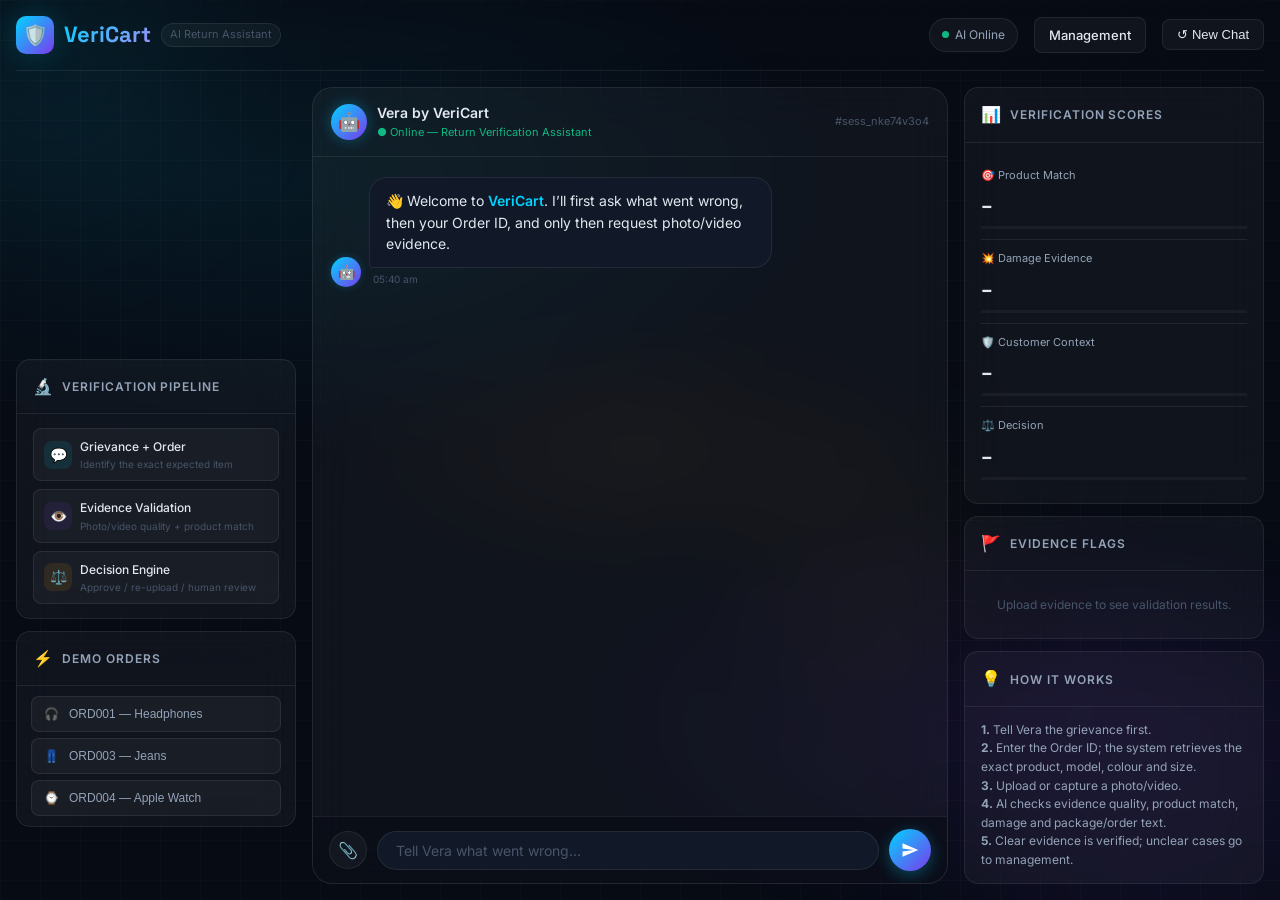
==== commit 8d78fbe9: "Add AI media verification and unboxing video workflow" ====
--- a/templates/index.html
+++ b/templates/index.html
@@ -858,7 +858,6 @@
         class="result-card"
         id="resultCard"
     ></div>
-
 </div>
 
 
--- a/static/css/style.css
+++ b/static/css/style.css
@@ -1,2167 +1,2182 @@
-@import url('https://fonts.googleapis.com/css2?family=Inter:wght@400;500;600;700&family=Space+Grotesk:wght@500;600;700&display=swap');
-
-/* =========================================================
-   VERICART — CLEAN SAPPHIRE UI
-   Palette:
-   Royal Blue  #112250
-   Sapphire    #3C507D
-   Quicksand   #E0C58F
-   Swan Wing   #F5F0E9
-   Shellstone  #D9CBC2
-   ========================================================= */
-
-:root {
-    --royal: #112250;
-    --sapphire: #3C507D;
-    --champagne: #E0C58F;
-    --ivory: #F5F0E9;
-    --shell: #D9CBC2;
-
-    --bg: #0b142b;
-    --bg-deep: #081022;
-    --panel: rgba(17, 34, 80, 0.88);
-    --panel-soft: rgba(60, 80, 125, 0.18);
-    --panel-hover: rgba(60, 80, 125, 0.27);
-    --line: rgba(245, 240, 233, 0.10);
-    --line-strong: rgba(224, 197, 143, 0.30);
-
-    --text: var(--ivory);
-    --text-soft: rgba(245, 240, 233, 0.76);
-    --text-muted: rgba(217, 203, 194, 0.58);
-
-    --success: #a9c9b5;
-    --warning: var(--champagne);
-    --danger: #d89c9a;
-
-    --radius-sm: 10px;
-    --radius: 14px;
-    --radius-lg: 18px;
-    --radius-xl: 22px;
-
-    --shadow: 0 14px 40px rgba(0, 0, 0, 0.25);
-    --shadow-soft: 0 8px 24px rgba(0, 0, 0, 0.18);
-    --gold-glow: 0 0 0 1px rgba(224, 197, 143, 0.10), 0 10px 30px rgba(224, 197, 143, 0.08);
-
-    --ease: 180ms ease;
+    /* ============================================================
+      VeriCart — Smart E-Commerce Return & Quality Verification
+      Premium CSS Design System
+      ============================================================ */
+
+    @import url('https://fonts.googleapis.com/css2?family=Inter:wght@300;400;500;600;700;800;900&family=Space+Grotesk:wght@400;500;600;700&display=swap');
+
+    /* ─── Design Tokens ─── */
+    :root {
+      --bg-primary:     #070b14;
+      --bg-secondary:   #0d1117;
+      --bg-tertiary:    #111827;
+      --surface:        rgba(255, 255, 255, 0.04);
+      --surface-hover:  rgba(255, 255, 255, 0.07);
+      --border:         rgba(255, 255, 255, 0.08);
+      --border-bright:  rgba(0, 212, 255, 0.3);
+
+      --cyan:       #00d4ff;
+      --cyan-dim:   rgba(0, 212, 255, 0.15);
+      --cyan-glow:  rgba(0, 212, 255, 0.4);
+      --purple:     #7c3aed;
+      --purple-dim: rgba(124, 58, 237, 0.15);
+      --amber:      #f59e0b;
+      --amber-dim:  rgba(245, 158, 11, 0.15);
+      --emerald:    #10b981;
+      --emerald-dim:rgba(16, 185, 129, 0.15);
+      --red:        #ef4444;
+      --red-dim:    rgba(239, 68, 68, 0.15);
+
+      --text-primary:   #e2e8f0;
+      --text-secondary: #94a3b8;
+      --text-muted:     #475569;
+
+      --radius-sm: 8px;
+      --radius:    14px;
+      --radius-lg: 20px;
+      --radius-xl: 28px;
+
+      --shadow-glow-cyan:   0 0 30px rgba(0, 212, 255, 0.2);
+      --shadow-glow-purple: 0 0 30px rgba(124, 58, 237, 0.2);
+      --shadow-card:        0 8px 32px rgba(0, 0, 0, 0.4);
+
+      --transition: all 0.3s cubic-bezier(0.4, 0, 0.2, 1);
+      --transition-slow: all 0.6s cubic-bezier(0.4, 0, 0.2, 1);
+    }
+
+    /* ─── Reset & Base ─── */
+    *, *::before, *::after { box-sizing: border-box; margin: 0; padding: 0; }
+
+    html { font-size: 16px; scroll-behavior: smooth; }
+
+    body {
+      font-family: 'Inter', sans-serif;
+      background: var(--bg-primary);
+      color: var(--text-primary);
+      min-height: 100vh;
+      overflow-x: hidden;
+      line-height: 1.6;
+    }
+
+    /* ─── Animated Background ─── */
+    .bg-canvas {
+      position: fixed;
+      inset: 0;
+      z-index: 0;
+      pointer-events: none;
+      overflow: hidden;
+    }
+
+    .bg-gradient-mesh {
+      position: absolute;
+      inset: 0;
+      background:
+        radial-gradient(ellipse 80% 50% at 20% 20%, rgba(0, 212, 255, 0.07) 0%, transparent 60%),
+        radial-gradient(ellipse 60% 40% at 80% 80%, rgba(124, 58, 237, 0.09) 0%, transparent 60%),
+        radial-gradient(ellipse 50% 30% at 50% 50%, rgba(245, 158, 11, 0.04) 0%, transparent 50%);
+      animation: meshShift 12s ease-in-out infinite alternate;
+    }
+
+    @keyframes meshShift {
+      0%   { transform: scale(1) rotate(0deg); }
+      100% { transform: scale(1.1) rotate(2deg); }
+    }
+
+    .bg-grid {
+      position: absolute;
+      inset: 0;
+      background-image:
+        linear-gradient(rgba(255,255,255,0.02) 1px, transparent 1px),
+        linear-gradient(90deg, rgba(255,255,255,0.02) 1px, transparent 1px);
+      background-size: 40px 40px;
+      animation: gridDrift 20s linear infinite;
+    }
+
+    @keyframes gridDrift {
+      0%   { transform: translateY(0); }
+      100% { transform: translateY(40px); }
+    }
+
+    /* ─── Floating Orbs ─── */
+    .orb {
+      position: absolute;
+      border-radius: 50%;
+      filter: blur(80px);
+      pointer-events: none;
+      animation: orbFloat 8s ease-in-out infinite;
+    }
+    .orb-1 { width: 300px; height: 300px; background: rgba(0,212,255,0.06); top: -100px; left: -100px; animation-delay: 0s; }
+    .orb-2 { width: 400px; height: 400px; background: rgba(124,58,237,0.05); bottom: -150px; right: -100px; animation-delay: 4s; }
+    .orb-3 { width: 200px; height: 200px; background: rgba(245,158,11,0.04); top: 50%; left: 60%; animation-delay: 2s; }
+
+    @keyframes orbFloat {
+      0%, 100% { transform: translate(0, 0) scale(1); }
+      50%       { transform: translate(20px, -30px) scale(1.05); }
+    }
+
+    /* ─── App Shell ─── */
+    .app-shell {
+      position: relative;
+      z-index: 1;
+      display: flex;
+      flex-direction: column;
+      height: 100vh;
+      max-width: 1400px;
+      margin: 0 auto;
+      padding: 0 16px;
+    }
+
+    /* ─── Header ─── */
+    .app-header {
+      display: flex;
+      align-items: center;
+      justify-content: space-between;
+      padding: 16px 0;
+      border-bottom: 1px solid var(--border);
+      flex-shrink: 0;
+      backdrop-filter: blur(10px);
+    }
+
+    .logo {
+      display: flex;
+      align-items: center;
+      gap: 10px;
+      text-decoration: none;
+    }
+
+    .logo-shield {
+      width: 38px;
+      height: 38px;
+      background: linear-gradient(135deg, var(--cyan), var(--purple));
+      border-radius: 10px;
+      display: flex;
+      align-items: center;
+      justify-content: center;
+      font-size: 20px;
+      box-shadow: var(--shadow-glow-cyan);
+      flex-shrink: 0;
+      animation: shieldPulse 3s ease-in-out infinite;
+    }
+
+    @keyframes shieldPulse {
+      0%, 100% { box-shadow: 0 0 20px rgba(0,212,255,0.3); }
+      50%       { box-shadow: 0 0 40px rgba(0,212,255,0.5), 0 0 60px rgba(124,58,237,0.2); }
+    }
+
+    .logo-text {
+      font-family: 'Space Grotesk', sans-serif;
+      font-size: 22px;
+      font-weight: 700;
+      background: linear-gradient(135deg, var(--cyan), #a78bfa);
+      -webkit-background-clip: text;
+      -webkit-text-fill-color: transparent;
+      background-clip: text;
+    }
+
+    .logo-tagline {
+      font-size: 11px;
+      color: var(--text-muted);
+      font-weight: 400;
+      padding: 2px 8px;
+      border: 1px solid var(--border);
+      border-radius: 20px;
+      background: var(--surface);
+    }
+
+    .header-right {
+      display: flex;
+      align-items: center;
+      gap: 16px;
+    }
+
+    .status-indicator {
+      display: flex;
+      align-items: center;
+      gap: 6px;
+      font-size: 12px;
+      color: var(--text-secondary);
+      padding: 6px 12px;
+      background: var(--surface);
+      border: 1px solid var(--border);
+      border-radius: 20px;
+    }
+
+    .status-dot {
+      width: 7px;
+      height: 7px;
+      background: var(--emerald);
+      border-radius: 50%;
+      animation: statusPulse 2s ease-in-out infinite;
+    }
+
+    @keyframes statusPulse {
+      0%, 100% { opacity: 1; box-shadow: 0 0 0 0 rgba(16,185,129,0.4); }
+      50%       { opacity: 0.8; box-shadow: 0 0 0 4px rgba(16,185,129,0); }
+    }
+
+    .btn-new-chat {
+      display: flex;
+      align-items: center;
+      gap: 6px;
+      padding: 7px 14px;
+      font-size: 13px;
+      font-weight: 500;
+      color: var(--text-primary);
+      background: var(--surface);
+      border: 1px solid var(--border);
+      border-radius: var(--radius-sm);
+      cursor: pointer;
+      transition: var(--transition);
+    }
+    .btn-new-chat:hover {
+      background: var(--surface-hover);
+      border-color: var(--border-bright);
+      color: var(--cyan);
+    }
+
+    /* ─── Main Content Area ─── */
+    .main-content {
+      display: grid;
+      grid-template-columns: 280px 1fr 300px;
+      gap: 16px;
+      flex: 1;
+      overflow: hidden;
+      padding: 16px 0;
+      min-height: 0;
+    }
+
+    /* ─── Left Panel: Order Info ─── */
+    .left-panel {
+      display: flex;
+      flex-direction: column;
+      gap: 12px;
+      overflow-y: auto;
+      scrollbar-width: none;
+    }
+    .left-panel::-webkit-scrollbar { display: none; }
+
+    /* ─── Glass Card Base ─── */
+    .glass-card {
+      background: var(--surface);
+      border: 1px solid var(--border);
+      border-radius: var(--radius);
+      backdrop-filter: blur(20px);
+      overflow: hidden;
+      transition: var(--transition);
+    }
+    .glass-card:hover {
+      border-color: var(--border-bright);
+      box-shadow: var(--shadow-glow-cyan);
+    }
+
+    .card-header {
+      display: flex;
+      align-items: center;
+      gap: 8px;
+      padding: 14px 16px;
+      border-bottom: 1px solid var(--border);
+      font-size: 12px;
+      font-weight: 600;
+      text-transform: uppercase;
+      letter-spacing: 0.08em;
+      color: var(--text-secondary);
+    }
+
+    .card-header-icon {
+      font-size: 16px;
+    }
+
+    .card-body {
+      padding: 14px 16px;
+    }
+
+    /* ─── Order Details Card ─── */
+    .order-card {
+      opacity: 0;
+      transform: translateX(-20px);
+      transition: var(--transition-slow);
+      pointer-events: none;
+    }
+    .order-card.visible {
+      opacity: 1;
+      transform: translateX(0);
+      pointer-events: auto;
+    }
+
+    .order-product-name {
+      font-size: 14px;
+      font-weight: 600;
+      color: var(--text-primary);
+      margin-bottom: 8px;
+      line-height: 1.4;
+    }
+
+    .order-meta-row {
+      display: flex;
+      align-items: center;
+      justify-content: space-between;
+      padding: 6px 0;
+      border-bottom: 1px solid var(--border);
+      font-size: 12px;
+    }
+    .order-meta-row:last-child { border-bottom: none; }
+    .order-meta-label { color: var(--text-muted); }
+    .order-meta-value { color: var(--text-secondary); font-weight: 500; }
+    .order-meta-value.price { color: var(--amber); font-weight: 600; }
+
+    .status-badge {
+      display: inline-flex;
+      align-items: center;
+      gap: 4px;
+      padding: 2px 8px;
+      border-radius: 20px;
+      font-size: 11px;
+      font-weight: 600;
+    }
+    .status-delivered { background: var(--emerald-dim); color: var(--emerald); border: 1px solid rgba(16,185,129,0.2); }
+
+    /* ─── Risk Score Card ─── */
+    .risk-card {
+      opacity: 0;
+      transform: translateX(-20px);
+      transition: var(--transition-slow);
+      transition-delay: 0.1s;
+      pointer-events: none;
+    }
+    .risk-card.visible {
+      opacity: 1;
+      transform: translateX(0);
+      pointer-events: auto;
+    }
+
+    .risk-score-display {
+      display: flex;
+      align-items: center;
+      gap: 12px;
+      margin-bottom: 12px;
+    }
+
+    .risk-gauge {
+      width: 56px;
+      height: 56px;
+      border-radius: 50%;
+      display: flex;
+      align-items: center;
+      justify-content: center;
+      font-size: 16px;
+      font-weight: 700;
+      border: 3px solid;
+      flex-shrink: 0;
+    }
+    .risk-gauge.low    { border-color: var(--emerald); color: var(--emerald); background: var(--emerald-dim); }
+    .risk-gauge.medium { border-color: var(--amber);   color: var(--amber);   background: var(--amber-dim); }
+    .risk-gauge.high   { border-color: var(--red);     color: var(--red);     background: var(--red-dim); }
+
+    .risk-info .risk-level { font-size: 14px; font-weight: 600; }
+    .risk-info .risk-level.low    { color: var(--emerald); }
+    .risk-info .risk-level.medium { color: var(--amber); }
+    .risk-info .risk-level.high   { color: var(--red); }
+    .risk-info .risk-label { font-size: 11px; color: var(--text-muted); }
+
+    .risk-bars { display: flex; flex-direction: column; gap: 6px; }
+    .risk-bar-row { display: flex; align-items: center; gap: 8px; font-size: 11px; color: var(--text-muted); }
+    .risk-bar-row span:first-child { width: 70px; flex-shrink: 0; }
+    .risk-bar-track {
+      flex: 1;
+      height: 4px;
+      background: var(--surface);
+      border-radius: 2px;
+      overflow: hidden;
+    }
+    .risk-bar-fill {
+      height: 100%;
+      border-radius: 2px;
+      transition: width 1s cubic-bezier(0.4, 0, 0.2, 1);
+    }
+
+    /* ─── AI Pipeline Card (left panel) ─── */
+    .pipeline-info-card {
+      font-size: 11px;
+      color: var(--text-secondary);
+    }
+
+    .pipeline-steps-list {
+      display: flex;
+      flex-direction: column;
+      gap: 8px;
+    }
+
+    .pipeline-step-item {
+      display: flex;
+      align-items: center;
+      gap: 8px;
+      padding: 8px 10px;
+      border-radius: var(--radius-sm);
+      background: var(--surface);
+      border: 1px solid var(--border);
+    }
+
+    .step-icon-sm {
+      width: 28px;
+      height: 28px;
+      border-radius: 8px;
+      display: flex;
+      align-items: center;
+      justify-content: center;
+      font-size: 14px;
+      flex-shrink: 0;
+    }
+
+    .step-icon-sm.cnn     { background: rgba(0,212,255,0.1); }
+    .step-icon-sm.ae      { background: rgba(124,58,237,0.1); }
+    .step-icon-sm.fuzzy   { background: rgba(245,158,11,0.1); }
+
+    .step-info .step-name { font-size: 12px; font-weight: 500; color: var(--text-primary); }
+    .step-info .step-exp  { font-size: 10px; color: var(--text-muted); }
+
+    /* ─── Center: Chat Area ─── */
+    .chat-area {
+      display: flex;
+      flex-direction: column;
+      background: var(--surface);
+      border: 1px solid var(--border);
+      border-radius: var(--radius-lg);
+      overflow: hidden;
+      backdrop-filter: blur(20px);
+      min-height: 0;
+    }
+
+    .chat-topbar {
+      display: flex;
+      align-items: center;
+      justify-content: space-between;
+      padding: 14px 18px;
+      border-bottom: 1px solid var(--border);
+      flex-shrink: 0;
+    }
+
+    .bot-identity {
+      display: flex;
+      align-items: center;
+      gap: 10px;
+    }
+
+    .bot-avatar {
+      width: 36px;
+      height: 36px;
+      background: linear-gradient(135deg, var(--cyan), var(--purple));
+      border-radius: 50%;
+      display: flex;
+      align-items: center;
+      justify-content: center;
+      font-size: 18px;
+      box-shadow: 0 0 15px rgba(0,212,255,0.3);
+    }
+
+    .bot-name { font-size: 14px; font-weight: 600; }
+    .bot-status { font-size: 11px; color: var(--emerald); }
+
+    /* ─── Messages ─── */
+    .messages-container {
+      flex: 1;
+      overflow-y: auto;
+      padding: 20px 18px;
+      display: flex;
+      flex-direction: column;
+      gap: 16px;
+      scrollbar-width: thin;
+      scrollbar-color: var(--border) transparent;
+      min-height: 0;
+    }
+    .messages-container::-webkit-scrollbar { width: 4px; }
+    .messages-container::-webkit-scrollbar-thumb { background: var(--border); border-radius: 2px; }
+
+    /* Message Wrappers */
+    .msg-wrapper {
+      display: flex;
+      align-items: flex-end;
+      gap: 8px;
+      animation: msgAppear 0.4s cubic-bezier(0.34, 1.56, 0.64, 1);
+    }
+    .msg-wrapper.bot-msg  { justify-content: flex-start; }
+    .msg-wrapper.user-msg { justify-content: flex-end; }
+
+    @keyframes msgAppear {
+      from { opacity: 0; transform: translateY(16px) scale(0.95); }
+      to   { opacity: 1; transform: translateY(0) scale(1); }
+    }
+
+    .msg-avatar-sm {
+      width: 30px;
+      height: 30px;
+      border-radius: 50%;
+      background: linear-gradient(135deg, var(--cyan), var(--purple));
+      display: flex;
+      align-items: center;
+      justify-content: center;
+      font-size: 14px;
+      flex-shrink: 0;
+      box-shadow: 0 0 10px rgba(0,212,255,0.2);
+    }
+
+    .msg-bubble {
+      max-width: 72%;
+      padding: 12px 16px;
+      border-radius: 18px;
+      font-size: 14px;
+      line-height: 1.55;
+      position: relative;
+    }
+
+    .bot-bubble {
+      background: var(--bg-tertiary);
+      border: 1px solid var(--border);
+      border-bottom-left-radius: 4px;
+      color: var(--text-primary);
+    }
+
+    .user-bubble {
+      background: linear-gradient(135deg, rgba(0,212,255,0.2), rgba(124,58,237,0.2));
+      border: 1px solid rgba(0,212,255,0.2);
+      border-bottom-right-radius: 4px;
+      color: var(--text-primary);
+    }
+
+    .msg-bubble strong {
+      color: var(--cyan);
+      font-weight: 600;
+    }
+
+    .msg-bubble em {
+      color: var(--text-secondary);
+      font-style: italic;
+    }
+
+    .msg-bubble p { margin-bottom: 4px; }
+    .msg-bubble p:last-child { margin-bottom: 0; }
+
+    .msg-time {
+      font-size: 10px;
+      color: var(--text-muted);
+      margin-top: 3px;
+      padding: 0 4px;
+    }
+
+    /* ─── Typing Indicator ─── */
+    .typing-indicator {
+      display: none;
+      align-items: flex-end;
+      gap: 8px;
+    }
+    .typing-indicator.visible { display: flex; }
+
+    .typing-dots {
+      background: var(--bg-tertiary);
+      border: 1px solid var(--border);
+      border-radius: 18px;
+      border-bottom-left-radius: 4px;
+      padding: 12px 16px;
+      display: flex;
+      gap: 4px;
+      align-items: center;
+    }
+
+    .typing-dots span {
+      width: 6px;
+      height: 6px;
+      background: var(--text-muted);
+      border-radius: 50%;
+      animation: typingBounce 1.2s ease-in-out infinite;
+    }
+    .typing-dots span:nth-child(2) { animation-delay: 0.2s; }
+    .typing-dots span:nth-child(3) { animation-delay: 0.4s; }
+
+    @keyframes typingBounce {
+      0%, 60%, 100% { transform: translateY(0); }
+      30%           { transform: translateY(-6px); background: var(--cyan); }
+    }
+
+    /* ─── Upload Zone ─── */
+    .upload-zone-wrapper {
+      padding: 0 18px 12px;
+      display: none;
+    }
+    .upload-zone-wrapper.visible { display: block; }
+
+    .upload-zone {
+      border: 2px dashed var(--border-bright);
+      border-radius: var(--radius);
+      padding: 24px;
+      text-align: center;
+      cursor: pointer;
+      transition: var(--transition);
+      background: rgba(0, 212, 255, 0.02);
+      position: relative;
+      overflow: hidden;
+    }
+
+    .upload-zone::before {
+      content: '';
+      position: absolute;
+      inset: 0;
+      background: linear-gradient(135deg, rgba(0,212,255,0.05), rgba(124,58,237,0.05));
+      opacity: 0;
+      transition: var(--transition);
+    }
+
+    .upload-zone:hover, .upload-zone.drag-over {
+      border-color: var(--cyan);
+      background: rgba(0, 212, 255, 0.06);
+      box-shadow: 0 0 30px rgba(0,212,255,0.1);
+    }
+
+    .upload-zone:hover::before, .upload-zone.drag-over::before { opacity: 1; }
+
+    .upload-icon-large {
+      font-size: 36px;
+      margin-bottom: 10px;
+      display: block;
+      animation: uploadPulse 2s ease-in-out infinite;
+    }
+
+    @keyframes uploadPulse {
+      0%, 100% { transform: scale(1); }
+      50%       { transform: scale(1.1); }
+    }
+
+    .upload-title {
+      font-size: 14px;
+      font-weight: 600;
+      color: var(--text-primary);
+      margin-bottom: 4px;
+    }
+
+    .upload-sub {
+      font-size: 12px;
+      color: var(--text-muted);
+      margin-bottom: 12px;
+    }
+
+    .btn-browse {
+      display: inline-flex;
+      align-items: center;
+      gap: 6px;
+      padding: 8px 20px;
+      background: linear-gradient(135deg, var(--cyan), var(--purple));
+      border: none;
+      border-radius: var(--radius-sm);
+      color: white;
+      font-size: 13px;
+      font-weight: 600;
+      cursor: pointer;
+      transition: var(--transition);
+      box-shadow: 0 4px 15px rgba(0,212,255,0.3);
+    }
+    .btn-browse:hover {
+      transform: translateY(-2px);
+      box-shadow: 0 8px 25px rgba(0,212,255,0.4);
+    }
+
+    /* Image Preview in Chat */
+    .image-preview-bubble {
+      max-width: 200px;
+      border-radius: 12px;
+      overflow: hidden;
+      border: 2px solid var(--border-bright);
+      box-shadow: var(--shadow-glow-cyan);
+    }
+    .image-preview-bubble img {
+      width: 100%;
+      height: 150px;
+      object-fit: cover;
+      display: block;
+    }
+
+    /* ─── Input Bar ─── */
+    .input-bar {
+      display: flex;
+      align-items: center;
+      gap: 10px;
+      padding: 12px 16px;
+      border-top: 1px solid var(--border);
+      flex-shrink: 0;
+      background: rgba(7, 11, 20, 0.6);
+    }
+
+    .input-field {
+      flex: 1;
+      background: var(--bg-tertiary);
+      border: 1px solid var(--border);
+      border-radius: 24px;
+      padding: 10px 18px;
+      font-size: 14px;
+      color: var(--text-primary);
+      font-family: 'Inter', sans-serif;
+      outline: none;
+      transition: var(--transition);
+    }
+
+    .input-field::placeholder { color: var(--text-muted); }
+    .input-field:focus {
+      border-color: var(--border-bright);
+      box-shadow: 0 0 0 3px rgba(0, 212, 255, 0.1);
+    }
+
+    .btn-send {
+      width: 42px;
+      height: 42px;
+      background: linear-gradient(135deg, var(--cyan), var(--purple));
+      border: none;
+      border-radius: 50%;
+      display: flex;
+      align-items: center;
+      justify-content: center;
+      cursor: pointer;
+      transition: var(--transition);
+      box-shadow: 0 4px 15px rgba(0,212,255,0.3);
+      flex-shrink: 0;
+    }
+
+    .btn-send:hover {
+      transform: scale(1.1) rotate(5deg);
+      box-shadow: 0 6px 20px rgba(0,212,255,0.5);
+    }
+
+    .btn-send svg {
+      width: 18px;
+      height: 18px;
+      fill: white;
+    }
+
+    .btn-upload-attach {
+      width: 38px;
+      height: 38px;
+      background: var(--surface);
+      border: 1px solid var(--border);
+      border-radius: 50%;
+      display: flex;
+      align-items: center;
+      justify-content: center;
+      cursor: pointer;
+      transition: var(--transition);
+      font-size: 16px;
+      flex-shrink: 0;
+    }
+    .btn-upload-attach:hover {
+      border-color: var(--border-bright);
+      background: var(--surface-hover);
+      color: var(--cyan);
+    }
+
+    /* ─── Right Panel: Analysis ─── */
+    .right-panel {
+      display: flex;
+      flex-direction: column;
+      gap: 12px;
+      overflow-y: auto;
+      scrollbar-width: none;
+    }
+    .right-panel::-webkit-scrollbar { display: none; }
+
+    /* ─── Analysis Overlay ─── */
+    .analysis-overlay {
+      display: none;
+      position: fixed;
+      inset: 0;
+      z-index: 1000;
+      background: rgba(7, 11, 20, 0.92);
+      backdrop-filter: blur(20px);
+      align-items: center;
+      justify-content: center;
+      flex-direction: column;
+      gap: 40px;
+    }
+    .analysis-overlay.active { display: flex; }
+
+    .overlay-header {
+      text-align: center;
+    }
+
+    .overlay-title {
+      font-family: 'Space Grotesk', sans-serif;
+      font-size: 28px;
+      font-weight: 700;
+      background: linear-gradient(135deg, var(--cyan), #a78bfa);
+      -webkit-background-clip: text;
+      -webkit-text-fill-color: transparent;
+      background-clip: text;
+      margin-bottom: 8px;
+    }
+
+    .overlay-subtitle {
+      font-size: 14px;
+      color: var(--text-secondary);
+    }
+
+    /* ─── Pipeline Steps ─── */
+    .pipeline-steps {
+      display: flex;
+      align-items: center;
+      gap: 0;
+    }
+
+    .pipeline-step-card {
+      width: 200px;
+      padding: 24px 20px;
+      background: var(--surface);
+      border: 1px solid var(--border);
+      border-radius: var(--radius-lg);
+      text-align: center;
+      transition: var(--transition-slow);
+      position: relative;
+      overflow: hidden;
+    }
+
+    .pipeline-step-card::before {
+      content: '';
+      position: absolute;
+      inset: 0;
+      border-radius: inherit;
+      opacity: 0;
+      transition: opacity 0.5s;
+    }
+
+    .pipeline-step-card.step-cnn::before     { background: linear-gradient(135deg, rgba(0,212,255,0.1), transparent); }
+    .pipeline-step-card.step-ae::before      { background: linear-gradient(135deg, rgba(124,58,237,0.1), transparent); }
+    .pipeline-step-card.step-fuzzy::before   { background: linear-gradient(135deg, rgba(245,158,11,0.1), transparent); }
+
+    .pipeline-step-card.active {
+      border-color: var(--cyan);
+      box-shadow: 0 0 30px rgba(0,212,255,0.2);
+    }
+    .pipeline-step-card.active::before { opacity: 1; }
+
+    .pipeline-step-card.step-ae.active {
+      border-color: var(--purple);
+      box-shadow: 0 0 30px rgba(124,58,237,0.2);
+    }
+
+    .pipeline-step-card.step-fuzzy.active {
+      border-color: var(--amber);
+      box-shadow: 0 0 30px rgba(245,158,11,0.2);
+    }
+
+    .pipeline-step-card.done {
+      border-color: var(--emerald);
+      box-shadow: 0 0 20px rgba(16,185,129,0.15);
+    }
+
+    .step-card-icon {
+      font-size: 32px;
+      margin-bottom: 12px;
+      display: block;
+    }
+
+    .step-card-title {
+      font-size: 14px;
+      font-weight: 600;
+      margin-bottom: 4px;
+      color: var(--text-primary);
+    }
+
+    .step-card-desc {
+      font-size: 11px;
+      color: var(--text-muted);
+      margin-bottom: 14px;
+    }
+
+    .step-card-status {
+      font-size: 12px;
+      font-weight: 500;
+      padding: 4px 12px;
+      border-radius: 20px;
+      background: var(--surface);
+      color: var(--text-muted);
+      border: 1px solid var(--border);
+      transition: var(--transition);
+      display: inline-block;
+    }
+
+    .pipeline-step-card.active .step-card-status {
+      background: var(--cyan-dim);
+      color: var(--cyan);
+      border-color: rgba(0,212,255,0.3);
+      animation: processingPulse 1s ease-in-out infinite;
+    }
+
+    .pipeline-step-card.step-ae.active .step-card-status {
+      background: var(--purple-dim);
+      color: #a78bfa;
+      border-color: rgba(124,58,237,0.3);
+    }
+
+    .pipeline-step-card.step-fuzzy.active .step-card-status {
+      background: var(--amber-dim);
+      color: var(--amber);
+      border-color: rgba(245,158,11,0.3);
+    }
+
+    .pipeline-step-card.done .step-card-status {
+      background: var(--emerald-dim);
+      color: var(--emerald);
+      border-color: rgba(16,185,129,0.3);
+      animation: none;
+    }
+
+    @keyframes processingPulse {
+      0%, 100% { opacity: 1; }
+      50%       { opacity: 0.6; }
+    }
+
+    .pipeline-connector {
+      display: flex;
+      align-items: center;
+      padding: 0 10px;
+      position: relative;
+    }
+
+    .connector-line {
+      width: 60px;
+      height: 2px;
+      background: var(--border);
+      position: relative;
+      overflow: hidden;
+      border-radius: 1px;
+    }
+
+    .connector-fill {
+      position: absolute;
+      top: 0;
+      left: -100%;
+      height: 100%;
+      width: 100%;
+      background: linear-gradient(90deg, var(--cyan), var(--purple));
+      transition: left 0.5s ease;
+      border-radius: 1px;
+    }
+
+    .connector-fill.active { left: 0; }
+
+    /* ─── Spinner ─── */
+    .spinner-ring {
+      display: inline-block;
+      width: 20px;
+      height: 20px;
+      border: 2px solid var(--border);
+      border-top-color: var(--cyan);
+      border-radius: 50%;
+      animation: spin 0.8s linear infinite;
+      vertical-align: middle;
+      margin-right: 6px;
+    }
+    @keyframes spin { to { transform: rotate(360deg); } }
+
+    /* ─── Result Card ─── */
+    .result-card-wrapper {
+      position: fixed;
+      inset: 0;
+      z-index: 1100;
+      display: none;
+      align-items: center;
+      justify-content: center;
+      background: rgba(7, 11, 20, 0.85);
+      backdrop-filter: blur(20px);
+    }
+    .result-card-wrapper.active { display: flex; }
+
+    .result-card {
+      width: 100%;
+      max-width: 560px;
+      background: var(--bg-secondary);
+      border: 1px solid var(--border);
+      border-radius: var(--radius-xl);
+      overflow: hidden;
+      animation: resultCardIn 0.6s cubic-bezier(0.34, 1.56, 0.64, 1);
+      box-shadow: var(--shadow-card);
+      max-height: 90vh;
+      overflow-y: auto;
+    }
+
+    @keyframes resultCardIn {
+      from { opacity: 0; transform: scale(0.8) translateY(40px); }
+      to   { opacity: 1; transform: scale(1) translateY(0); }
+    }
+
+    .result-header {
+      padding: 28px 28px 24px;
+      text-align: center;
+      position: relative;
+    }
+
+    .result-header.instant-refund {
+      background: linear-gradient(135deg, rgba(16,185,129,0.15) 0%, rgba(16,185,129,0.05) 100%);
+      border-bottom: 1px solid rgba(16,185,129,0.2);
+    }
+    .result-header.manual-audit {
+      background: linear-gradient(135deg, rgba(245,158,11,0.15) 0%, rgba(245,158,11,0.05) 100%);
+      border-bottom: 1px solid rgba(245,158,11,0.2);
+    }
+    .result-header.rejected {
+      background: linear-gradient(135deg, rgba(239,68,68,0.15) 0%, rgba(239,68,68,0.05) 100%);
+      border-bottom: 1px solid rgba(239,68,68,0.2);
+    }
+
+    .result-icon-large {
+      font-size: 52px;
+      margin-bottom: 12px;
+      display: block;
+      animation: iconBounce 0.6s cubic-bezier(0.34, 1.56, 0.64, 1) 0.3s both;
+    }
+
+    @keyframes iconBounce {
+      from { transform: scale(0) rotate(-180deg); }
+      to   { transform: scale(1) rotate(0deg); }
+    }
+
+    .result-verdict {
+      font-family: 'Space Grotesk', sans-serif;
+      font-size: 26px;
+      font-weight: 700;
+      margin-bottom: 6px;
+    }
+    .result-verdict.instant-refund { color: var(--emerald); }
+    .result-verdict.manual-audit   { color: var(--amber); }
+    .result-verdict.rejected        { color: var(--red); }
+
+    .result-explanation {
+      font-size: 13px;
+      color: var(--text-secondary);
+      line-height: 1.6;
+      max-width: 420px;
+      margin: 0 auto;
+    }
+
+    /* Result Body */
+    .result-body { padding: 20px 28px; }
+
+    .result-section-title {
+      font-size: 11px;
+      font-weight: 600;
+      text-transform: uppercase;
+      letter-spacing: 0.1em;
+      color: var(--text-muted);
+      margin-bottom: 12px;
+    }
+
+    /* Score meters */
+    .score-meters {
+      display: flex;
+      flex-direction: column;
+      gap: 10px;
+      margin-bottom: 20px;
+    }
+
+    .score-meter-row {
+      display: flex;
+      align-items: center;
+      gap: 12px;
+    }
+
+    .score-meter-label {
+      font-size: 12px;
+      color: var(--text-secondary);
+      width: 140px;
+      flex-shrink: 0;
+      display: flex;
+      align-items: center;
+      gap: 6px;
+    }
+
+    .score-meter-bar-track {
+      flex: 1;
+      height: 6px;
+      background: var(--surface);
+      border-radius: 3px;
+      overflow: hidden;
+    }
+
+    .score-meter-bar-fill {
+      height: 100%;
+      border-radius: 3px;
+      transition: width 1.2s cubic-bezier(0.4, 0, 0.2, 1);
+    }
+    .score-meter-bar-fill.cnn     { background: linear-gradient(90deg, var(--cyan), #0077b6); }
+    .score-meter-bar-fill.ae      { background: linear-gradient(90deg, var(--purple), #5b21b6); }
+    .score-meter-bar-fill.risk    { background: linear-gradient(90deg, var(--amber), #d97706); }
+    .score-meter-bar-fill.fuzzy   { background: linear-gradient(90deg, var(--emerald), #059669); }
+
+    .score-meter-value {
+      font-size: 12px;
+      font-weight: 600;
+      color: var(--text-primary);
+      width: 38px;
+      text-align: right;
+      flex-shrink: 0;
+    }
+
+    /* CNN Results */
+    .result-tags {
+      display: flex;
+      flex-wrap: wrap;
+      gap: 6px;
+      margin-bottom: 16px;
+    }
+
+    .result-tag {
+      display: inline-flex;
+      align-items: center;
+      gap: 4px;
+      padding: 4px 10px;
+      border-radius: 20px;
+      font-size: 12px;
+      font-weight: 500;
+      border: 1px solid;
+    }
+    .result-tag.category { background: var(--cyan-dim); color: var(--cyan); border-color: rgba(0,212,255,0.25); }
+    .result-tag.no-defect { background: var(--emerald-dim); color: var(--emerald); border-color: rgba(16,185,129,0.25); }
+    .result-tag.defect    { background: var(--red-dim); color: var(--red); border-color: rgba(239,68,68,0.25); }
+    .result-tag.anomaly   { background: var(--red-dim); color: var(--red); border-color: rgba(239,68,68,0.25); }
+    .result-tag.normal    { background: var(--emerald-dim); color: var(--emerald); border-color: rgba(16,185,129,0.25); }
+
+    /* Divider */
+    .result-divider {
+      height: 1px;
+      background: var(--border);
+      margin: 16px 0;
+    }
+
+    /* Result Actions */
+    .result-actions {
+      display: flex;
+      gap: 10px;
+      padding: 20px 28px;
+      border-top: 1px solid var(--border);
+    }
+
+    .btn-primary {
+      flex: 1;
+      padding: 12px;
+      background: linear-gradient(135deg, var(--cyan), var(--purple));
+      border: none;
+      border-radius: var(--radius-sm);
+      color: white;
+      font-size: 14px;
+      font-weight: 600;
+      cursor: pointer;
+      transition: var(--transition);
+      box-shadow: 0 4px 15px rgba(0,212,255,0.25);
+    }
+    .btn-primary:hover {
+      transform: translateY(-2px);
+      box-shadow: 0 8px 25px rgba(0,212,255,0.4);
+    }
+
+    .btn-secondary {
+      padding: 12px 20px;
+      background: var(--surface);
+      border: 1px solid var(--border);
+      border-radius: var(--radius-sm);
+      color: var(--text-secondary);
+      font-size: 14px;
+      font-weight: 500;
+      cursor: pointer;
+      transition: var(--transition);
+    }
+    .btn-secondary:hover {
+      border-color: var(--border-bright);
+      color: var(--text-primary);
+    }
+
+    /* ✦ Icon-style Close button (used in result card) */
+    .btn-icon-secondary {
+      padding: 12px 18px;
+      background: #1a1a2e;
+      border: 1px solid rgba(255,255,255,0.12);
+      border-radius: var(--radius-sm);
+      color: var(--text-secondary);
+      font-size: 13px;
+      font-weight: 500;
+      cursor: pointer;
+      transition: var(--transition);
+      display: flex;
+      align-items: center;
+      gap: 5px;
+      white-space: nowrap;
+    }
+    .btn-icon-secondary:hover {
+      border-color: rgba(255,255,255,0.25);
+      color: var(--text-primary);
+      background: #22223b;
+    }
+
+    /* ─── Right Panel Scores (live update) ─── */
+    .scores-panel {
+      font-size: 12px;
+    }
+
+    .score-panel-item {
+      padding: 10px 0;
+      border-bottom: 1px solid var(--border);
+      display: flex;
+      flex-direction: column;
+      gap: 5px;
+    }
+    .score-panel-item:last-child { border-bottom: none; }
+
+    .score-panel-label {
+      display: flex;
+      align-items: center;
+      gap: 6px;
+      color: var(--text-secondary);
+      font-size: 11px;
+    }
+
+    .score-panel-value {
+      font-size: 20px;
+      font-weight: 700;
+      color: var(--text-primary);
+      font-family: 'Space Grotesk', sans-serif;
+    }
+
+    .score-panel-bar-track {
+      height: 3px;
+      background: var(--surface);
+      border-radius: 2px;
+      overflow: hidden;
+    }
+
+    .score-panel-bar-fill {
+      height: 100%;
+      border-radius: 2px;
+      width: 0%;
+      transition: width 1s ease;
+    }
+
+    /* ─── Quick Actions (Right Panel) ─── */
+    .quick-action-btn {
+      width: 100%;
+      padding: 10px 12px;
+      display: flex;
+      align-items: center;
+      gap: 10px;
+      background: var(--surface);
+      border: 1px solid var(--border);
+      border-radius: var(--radius-sm);
+      color: var(--text-secondary);
+      font-size: 12px;
+      cursor: pointer;
+      transition: var(--transition);
+      text-align: left;
+      margin-bottom: 6px;
+    }
+    .quick-action-btn:last-child { margin-bottom: 0; }
+    .quick-action-btn:hover {
+      background: var(--surface-hover);
+      border-color: var(--border-bright);
+      color: var(--text-primary);
+    }
+    .quick-action-btn .qa-icon { font-size: 16px; }
+
+    /* ─── Notification Toast ─── */
+    .toast-container {
+      position: fixed;
+      bottom: 24px;
+      right: 24px;
+      z-index: 9999;
+      display: flex;
+      flex-direction: column;
+      gap: 8px;
+      pointer-events: none;
+    }
+
+    .toast {
+      display: flex;
+      align-items: center;
+      gap: 10px;
+      padding: 12px 16px;
+      background: var(--bg-secondary);
+      border: 1px solid var(--border);
+      border-radius: var(--radius);
+      font-size: 13px;
+      color: var(--text-primary);
+      box-shadow: var(--shadow-card);
+      animation: toastIn 0.4s cubic-bezier(0.34, 1.56, 0.64, 1);
+      pointer-events: auto;
+      backdrop-filter: blur(20px);
+      max-width: 300px;
+    }
+
+    @keyframes toastIn {
+      from { opacity: 0; transform: translateX(40px) scale(0.9); }
+      to   { opacity: 1; transform: translateX(0) scale(1); }
+    }
+
+    .toast.fade-out { animation: toastOut 0.3s ease forwards; }
+
+    @keyframes toastOut {
+      to { opacity: 0; transform: translateX(40px) scale(0.9); }
+    }
+
+    /* ─── Responsive ─── */
+    @media (max-width: 1100px) {
+      .main-content {
+        grid-template-columns: 240px 1fr 240px;
+      }
+    }
+
+    @media (max-width: 860px) {
+      .main-content {
+        grid-template-columns: 1fr;
+        grid-template-rows: auto 1fr auto;
+      }
+      .left-panel, .right-panel {
+        display: none;
+      }
+      .pipeline-steps {
+        flex-direction: column;
+        gap: 16px;
+      }
+      .pipeline-connector {
+        transform: rotate(90deg);
+      }
+      .pipeline-step-card { width: 280px; }
+    }
+
+    /* ─── Utility ─── */
+    .hidden { display: none !important; }
+    .sr-only { position: absolute; width: 1px; height: 1px; overflow: hidden; clip: rect(0,0,0,0); }
+
+    /* ─── Scrollbar ─── */
+    * { scrollbar-width: thin; scrollbar-color: rgba(255,255,255,0.1) transparent; }
+    *::-webkit-scrollbar { width: 5px; height: 5px; }
+    *::-webkit-scrollbar-track { background: transparent; }
+    *::-webkit-scrollbar-thumb { background: rgba(255,255,255,0.1); border-radius: 3px; }
+    *::-webkit-scrollbar-thumb:hover { background: rgba(255,255,255,0.2); }
+
+    /* Markdown-like formatting in messages */
+    .bot-bubble ul { padding-left: 16px; margin: 4px 0; }
+    .bot-bubble li { margin: 2px 0; color: var(--text-secondary); }
+    .bot-bubble code {
+      background: rgba(0,212,255,0.1);
+      border: 1px solid rgba(0,212,255,0.2);
+      border-radius: 4px;
+      padding: 1px 5px;
+      font-size: 12px;
+      color: var(--cyan);
+      font-family: monospace;
+    }
+    /* =========================================================
+      VERICART EVIDENCE CAPTURE OPTIONS
+      ========================================================= */
+
+    .upload-actions {
+        display: flex;
+        justify-content: center;
+        align-items: center;
+        gap: 10px;
+        flex-wrap: wrap;
+        margin-top: 18px;
+    }
+
+
+    .upload-actions button {
+        min-height: 42px;
+        padding: 10px 16px;
+        border-radius: 10px;
+        font-size: 13px;
+        font-weight: 600;
+        cursor: pointer;
+        transition:
+            transform 0.2s ease,
+            box-shadow 0.2s ease,
+            border-color 0.2s ease;
+    }
+
+
+    .upload-actions button:hover {
+        transform: translateY(-1px);
+    }
+
+
+    .upload-actions button:active {
+        transform: translateY(0);
+    }
+
+
+    .btn-secondary {
+        background: var(--surface, #ffffff);
+        color: var(--text, #222222);
+        border: 1px solid var(--border, #dddddd);
+    }
+
+
+    .btn-secondary:hover {
+        border-color: #999999;
+    }
+
+
+    .upload-hint {
+        margin-top: 12px;
+        font-size: 11px;
+        color: var(--text-muted);
+        text-align: center;
+    }
+
+
+    @media (max-width: 700px) {
+
+        .upload-actions {
+            flex-direction: column;
+            width: 100%;
+        }
+
+
+        .upload-actions button {
+            width: 100%;
+        }
+
+    }
+    /* =========================================================
+      CAMERA MODAL
+    ========================================================= */
+
+    .camera-modal {
+        position: fixed;
+        inset: 0;
+        z-index: 9999;
+
+        display: none;
+        align-items: center;
+        justify-content: center;
+
+        padding: 20px;
+
+        background: rgba(5, 10, 25, 0.82);
+
+        backdrop-filter: blur(12px);
+    }
+
+
+    .camera-modal.active {
+        display: flex;
+    }
+
+
+    .camera-container {
+        width: min(620px, 95vw);
+
+        max-height: 92vh;
+
+        overflow: hidden;
+
+        background: rgba(20, 25, 45, 0.98);
+
+        border: 1px solid rgba(255, 255, 255, 0.15);
+
+        border-radius: 24px;
+
+        box-shadow:
+            0 30px 80px rgba(0, 0, 0, 0.45);
+
+        display: flex;
+
+        flex-direction: column;
+    }
+
+
+    .camera-header {
+        display: flex;
+
+        align-items: center;
+
+        justify-content: space-between;
+
+        padding: 18px 22px;
+    }
+
+
+    .camera-title {
+        font-size: 18px;
+
+        font-weight: 700;
+    }
+
+
+    .camera-subtitle {
+        margin-top: 4px;
+
+        font-size: 12px;
+
+        opacity: 0.7;
+    }
+
+
+    .camera-close {
+        width: 38px;
+
+        height: 38px;
+
+        border: 0;
+
+        border-radius: 50%;
+
+        background: rgba(255,255,255,0.1);
+
+        color: white;
+
+        font-size: 18px;
+
+        cursor: pointer;
+    }
+
+
+    .camera-close:hover {
+        background: rgba(255,255,255,0.18);
+    }
+
+
+    .camera-preview-wrapper {
+        position: relative;
+
+        width: 100%;
+
+        background: #000;
+
+        overflow: hidden;
+    }
+
+
+    .camera-preview-wrapper video {
+        display: block;
+
+        width: 100%;
+
+        max-height: 65vh;
+
+        object-fit: cover;
+
+        background: #000;
+    }
+
+
+    .camera-frame {
+        position: absolute;
+
+        inset: 12% 10%;
+
+        border: 2px solid rgba(255,255,255,0.65);
+
+        border-radius: 18px;
+
+        pointer-events: none;
+
+        box-shadow:
+            0 0 0 9999px rgba(0,0,0,0.08);
+    }
+
+
+    .camera-controls {
+        display: flex;
+
+        align-items: center;
+
+        justify-content: center;
+
+        gap: 30px;
+
+        padding: 20px;
+    }
+
+
+    .camera-cancel-btn {
+        position: absolute;
+
+        left: 25px;
+
+        bottom: 25px;
+
+        padding: 10px 18px;
+
+        border: 1px solid rgba(255,255,255,0.18);
+
+        border-radius: 12px;
+
+        background: rgba(255,255,255,0.08);
+
+        color: white;
+
+        cursor: pointer;
+    }
+
+
+    .camera-cancel-btn:hover {
+        background: rgba(255,255,255,0.14);
+    }
+
+
+    .camera-capture-btn {
+        width: 72px;
+
+        height: 72px;
+
+        border-radius: 50%;
+
+        border: 5px solid rgba(255,255,255,0.9);
+
+        background: rgba(255,255,255,0.15);
+
+        color: white;
+
+        font-size: 28px;
+
+        cursor: pointer;
+
+        display: flex;
+
+        align-items: center;
+
+        justify-content: center;
+
+        transition:
+            transform 0.15s ease,
+            background 0.15s ease;
+    }
+
+
+    .camera-capture-btn:hover {
+        transform: scale(1.06);
+
+        background: rgba(255,255,255,0.25);
+    }
+
+
+    .camera-capture-btn:active {
+        transform: scale(0.95);
+    }
+
+
+    .camera-recording {
+        display: none;
+
+        align-items: center;
+
+        justify-content: center;
+
+        gap: 8px;
+
+        padding: 0 0 16px;
+
+        color: #ff5f56;
+
+        font-size: 13px;
+
+        font-weight: 600;
+    }
+
+
+    .camera-recording.visible {
+        display: flex;
+    }
+
+
+    @media (max-width: 600px) {
+
+        .camera-modal {
+            padding: 0;
+        }
+
+
+        .camera-container {
+            width: 100vw;
+
+            height: 100vh;
+
+            max-height: 100vh;
+
+            border-radius: 0;
+        }
+
+
+        .camera-preview-wrapper {
+            flex: 1;
+
+            display: flex;
+
+            align-items: center;
+
+            justify-content: center;
+        }
+
+
+        .camera-preview-wrapper video {
+            max-height: 100%;
+
+            height: 100%;
+
+            object-fit: cover;
+        }
+
+
+        .camera-header {
+            padding: 15px 18px;
+        }
+    }
+    /* =========================================================
+      VERICART CAMERA
+    ========================================================= */
+
+    .camera-modal {
+        position: fixed;
+        inset: 0;
+
+        display: none;
+
+        align-items: center;
+        justify-content: center;
+
+        padding: 20px;
+
+        background: rgba(0, 0, 0, 0.78);
+
+        backdrop-filter: blur(10px);
+
+        z-index: 99999;
+    }
+
+    .camera-modal.active {
+        display: flex;
+    }
+
+    .camera-modal-card {
+        width: min(720px, 95vw);
+
+        max-height: 92vh;
+
+        overflow: hidden;
+
+        background: #111923;
+
+        border: 1px solid rgba(255, 255, 255, 0.12);
+
+        border-radius: 20px;
+
+        box-shadow:
+            0 25px 80px rgba(0, 0, 0, 0.55);
+
+        color: white;
+    }
+
+    .camera-modal-header {
+        display: flex;
+
+        align-items: center;
+
+        justify-content: space-between;
+
+        padding: 18px 20px;
+
+        border-bottom:
+            1px solid rgba(255, 255, 255, 0.08);
+    }
+
+    .camera-modal-title {
+        font-size: 18px;
+
+        font-weight: 700;
+    }
+
+    .camera-modal-subtitle {
+        margin-top: 4px;
+
+        font-size: 12px;
+
+        color: #94a3b8;
+    }
+
+    .camera-close {
+        width: 38px;
+
+        height: 38px;
+
+        border: none;
+
+        border-radius: 50%;
+
+        background:
+            rgba(255, 255, 255, 0.08);
+
+        color: white;
+
+        cursor: pointer;
+
+        font-size: 16px;
+    }
+
+    .camera-close:hover {
+        background:
+            rgba(255, 255, 255, 0.16);
+    }
+
+    .camera-preview-container {
+        position: relative;
+
+        width: 100%;
+
+        background: #000;
+
+        aspect-ratio: 16 / 9;
+    }
+
+    .camera-preview-container video {
+        width: 100%;
+
+        height: 100%;
+
+        display: block;
+
+        object-fit: cover;
+    }
+
+    .camera-recording-indicator {
+        position: absolute;
+
+        top: 15px;
+
+        left: 15px;
+
+        display: none;
+
+        padding: 7px 12px;
+
+        border-radius: 20px;
+
+        background: rgba(0, 0, 0, 0.65);
+
+        color: white;
+
+        font-size: 12px;
+
+        font-weight: 700;
+    }
+
+    .camera-recording-indicator.active {
+        display: block;
+    }
+
+    .camera-controls {
+        display: flex;
+
+        align-items: center;
+
+        justify-content: center;
+
+        gap: 10px;
+
+        flex-wrap: wrap;
+
+        padding: 18px;
+    }
+
+    .camera-controls button {
+        min-width: 140px;
+    }
+
+  /* =========================================================
+    FINAL VERICART UPLOAD FIX
+    ========================================================= */
+
+  .upload-zone-wrapper {
+      display: none;
+      padding: 0 18px 12px;
+  }
+
+  .upload-zone-wrapper.visible {
+      display: block;
+  }
+
+  .upload-zone {
+      width: 100%;
+      box-sizing: border-box;
+      position: relative;
+  }
+
+  .upload-actions {
+      display: flex;
+      align-items: center;
+      justify-content: center;
+      gap: 10px;
+      flex-wrap: wrap;
+      margin-top: 18px;
+  }
+
+  .upload-actions button {
+      position: relative;
+      z-index: 5;
+      cursor: pointer;
+  }
+
+  .upload-zone .upload-subtitle {
+      position: relative;
+      z-index: 2;
+  }
+
+  .upload-zone .upload-icon,
+  .upload-zone .upload-title {
+      position: relative;
+      z-index: 2;
+  }
+
+  .upload-hint {
+      position: relative;
+      z-index: 2;
+  }
+
+
+  /* Camera modal */
+
+  .camera-modal {
+      position: fixed;
+      inset: 0;
+
+      display: none;
+
+      align-items: center;
+      justify-content: center;
+
+      padding: 20px;
+
+      background: rgba(0, 0, 0, 0.78);
+
+      backdrop-filter: blur(10px);
+
+      z-index: 99999;
+  }
+
+  .camera-modal.active {
+      display: flex;
+  }
+
+  .camera-modal-card {
+      width: min(720px, 95vw);
+
+      max-height: 92vh;
+
+      overflow: hidden;
+
+      background: #111923;
+
+      border: 1px solid rgba(255,255,255,0.12);
+
+      border-radius: 20px;
+
+      box-shadow:
+          0 25px 80px rgba(0,0,0,0.55);
+
+      color: white;
+  }
+
+  .camera-modal-header {
+      display: flex;
+
+      align-items: center;
+
+      justify-content: space-between;
+
+      padding: 18px 20px;
+
+      border-bottom:
+          1px solid rgba(255,255,255,0.08);
+  }
+
+  .camera-modal-title {
+      font-size: 18px;
+      font-weight: 700;
+  }
+
+  .camera-modal-subtitle {
+      margin-top: 4px;
+
+      font-size: 12px;
+
+      color: #94a3b8;
+  }
+
+  .camera-close {
+      width: 38px;
+      height: 38px;
+
+      border: none;
+
+      border-radius: 50%;
+
+      background:
+          rgba(255,255,255,0.08);
+
+      color: white;
+
+      cursor: pointer;
+
+      font-size: 16px;
+  }
+
+  .camera-preview-container {
+      position: relative;
+
+      width: 100%;
+
+      background: #000;
+
+      aspect-ratio: 16 / 9;
+  }
+
+  .camera-preview-container video {
+      width: 100%;
+      height: 100%;
+
+      display: block;
+
+      object-fit: cover;
+  }
+
+  .camera-recording-indicator {
+      position: absolute;
+
+      top: 15px;
+      left: 15px;
+
+      display: none;
+
+      padding: 7px 12px;
+
+      border-radius: 20px;
+
+      background: rgba(0,0,0,0.7);
+
+      color: white;
+
+      font-size: 12px;
+
+      font-weight: 700;
+  }
+
+  .camera-recording-indicator.active {
+      display: block;
+  }
+
+  .camera-controls {
+      display: flex;
+
+      align-items: center;
+
+      justify-content: center;
+
+      gap: 10px;
+
+      flex-wrap: wrap;
+
+      padding: 18px;
+  }
+
+  .camera-controls button {
+      min-width: 140px;
+  }
+
+  .camera-capture-btn {
+      cursor: pointer;
+  }
+
+
+  /* Make sure the chat has only one visible upload zone */
+
+  .chat-area > .upload-zone-wrapper {
+      flex-shrink: 0;
+  }
+
+
+  /* Mobile */
+
+  @media (max-width: 700px) {
+
+      .camera-modal {
+          padding: 10px;
+      }
+
+      .camera-modal-card {
+          width: 100%;
+      }
+
+      .camera-controls {
+          padding: 12px;
+      }
+
+      .camera-controls button {
+          width: 100%;
+      }
+
+      .upload-actions {
+          flex-direction: column;
+      }
+
+      .upload-actions button {
+          width: 100%;
+      }
+
+  }
+
+    /* =========================================================
+      MOBILE
+    ========================================================= */
+
+    @media (max-width: 700px) {
+
+        .camera-modal {
+            padding: 10px;
+        }
+
+        .camera-modal-card {
+            width: 100%;
+        }
+
+        .camera-controls {
+            padding: 12px;
+        }
+
+        .camera-controls button {
+            width: 100%;
+        }
+
+        .upload-actions {
+            flex-direction: column;
+        }
+
+        .upload-actions button {
+            width: 100%;
+        }
+    }
+    /* VeriCart 2.0 additions */
+    .muted-center{font-size:12px;color:var(--text-muted);text-align:center;padding:10px 0}.small-copy{font-size:12px;color:var(--text-secondary);line-height:1.55}.session-id{font-size:11px;color:var(--text-muted)}
+    .result-icon{font-size:48px;text-align:center;margin:4px 0 8px}.result-icon.verified{filter:drop-shadow(0 0 12px rgba(16,185,129,.3))}.result-icon.review{filter:drop-shadow(0 0 12px rgba(245,158,11,.3))}.result-icon.reupload{filter:drop-shadow(0 0 12px rgba(59,130,246,.3))}.result-icon.notverified{filter:drop-shadow(0 0 12px rgba(239,68,68,.3))}.result-title{text-align:center;font-size:22px;font-weight:800}.result-subtitle{text-align:center;color:var(--text-secondary);font-size:13px;line-height:1.5;margin:8px auto 14px;max-width:680px}.result-tags{display:flex;justify-content:center;gap:8px;flex-wrap:wrap}.result-metrics{display:grid;grid-template-columns:repeat(3,1fr);gap:8px;margin:18px 0}.result-metrics>div{padding:10px;border:1px solid var(--border);border-radius:10px;background:rgba(255,255,255,.025);display:flex;flex-direction:column;gap:4px}.result-metrics span{font-size:10px;color:var(--text-muted)}.result-metrics b{font-size:15px}.result-note{padding:10px;border:1px solid rgba(245,158,11,.25);background:rgba(245,158,11,.08);border-radius:10px;font-size:12px;margin-bottom:14px}.result-actions{display:flex;justify-content:center;gap:10px;margin-top:12px}.btn-icon-secondary{padding:10px 14px;border:1px solid var(--border);border-radius:9px;color:var(--text-primary);background:var(--surface)}
+    @media(max-width:900px){.result-metrics{grid-template-columns:1fr}.management{padding:18px}}
+
+/* Upload section text and icon */
+.upload-zone .upload-icon {
+    display: block;
+    font-size: 36px;
+    margin-bottom: 10px;
 }
 
-*, *::before, *::after {
-    box-sizing: border-box;
-    margin: 0;
-    padding: 0;
+.upload-zone .upload-subtitle {
+    font-size: 12px;
+    color: var(--text-muted);
+    margin-bottom: 12px;
 }
 
-html {
-    font-size: 16px;
-    scroll-behavior: smooth;
+/* AI Media Detection Result */
+.ai-media-result {
+    margin: 14px 0;
+    padding: 14px;
+    border: 1px solid var(--border-bright);
+    border-radius: 12px;
+    background: rgba(0, 212, 255, 0.05);
 }
-
-body {
-    min-height: 100vh;
-    overflow-x: hidden;
-    background:
-        radial-gradient(circle at 8% 8%, rgba(224,197,143,0.08), transparent 28%),
-        radial-gradient(circle at 92% 88%, rgba(60,80,125,0.18), transparent 34%),
-        var(--bg-deep);
-    color: var(--text);
-    font-family: 'Inter', sans-serif;
-    line-height: 1.5;
-}
-
-button,
-input,
-a {
-    font: inherit;
-}
-
-button,
-a {
-    -webkit-tap-highlight-color: transparent;
-}
-
-button {
-    border: 0;
-}
-
-a {
-    color: inherit;
-}
-
-/* =========================================================
-   BACKGROUND
-   ========================================================= */
-
-.bg-canvas {
-    position: fixed;
-    inset: 0;
-    z-index: 0;
-    overflow: hidden;
-    pointer-events: none;
-}
-
-.bg-gradient-mesh {
-    position: absolute;
-    inset: -15%;
-    background:
-        radial-gradient(circle at 20% 20%, rgba(224,197,143,0.055), transparent 25%),
-        radial-gradient(circle at 78% 75%, rgba(60,80,125,0.12), transparent 28%);
-}
-
-.bg-grid {
-    position: absolute;
-    inset: 0;
-    opacity: 0.22;
-    background-image:
-        linear-gradient(rgba(245,240,233,0.018) 1px, transparent 1px),
-        linear-gradient(90deg, rgba(245,240,233,0.018) 1px, transparent 1px);
-    background-size: 48px 48px;
-}
-
-.orb {
-    position: absolute;
-    border-radius: 50%;
-    filter: blur(90px);
-    opacity: 0.28;
-}
-
-.orb-1 {
-    width: 260px;
-    height: 260px;
-    top: -150px;
-    left: -100px;
-    background: rgba(224,197,143,0.18);
-}
-
-.orb-2 {
-    width: 320px;
-    height: 320px;
-    right: -150px;
-    bottom: -170px;
-    background: rgba(60,80,125,0.28);
-}
-
-.orb-3 {
-    width: 180px;
-    height: 180px;
-    top: 45%;
-    left: 48%;
-    background: rgba(224,197,143,0.06);
-}
-
-/* =========================================================
-   APP SHELL + HEADER
-   ========================================================= */
-
-.app-shell {
-    position: relative;
-    z-index: 1;
-    width: min(1480px, calc(100% - 32px));
-    height: 100vh;
-    min-height: 680px;
-    margin: 0 auto;
-    display: flex;
-    flex-direction: column;
-}
-
-.app-header {
-    height: 72px;
-    flex: 0 0 72px;
-    display: flex;
-    align-items: center;
-    justify-content: space-between;
-    gap: 20px;
-    border-bottom: 1px solid var(--line);
-}
-
-.logo {
-    display: inline-flex;
-    align-items: center;
-    gap: 11px;
-    text-decoration: none;
-    min-width: 0;
-}
-
-.logo-shield {
-    width: 38px;
-    height: 38px;
-    flex: 0 0 38px;
-    display: grid;
-    place-items: center;
-    border-radius: 11px;
-    background: var(--champagne);
-    color: var(--royal);
-    font-size: 18px;
-    box-shadow: 0 6px 18px rgba(224,197,143,0.18);
-}
-
-.logo-text {
-    color: var(--ivory);
-    font-family: 'Space Grotesk', sans-serif;
-    font-size: 21px;
-    font-weight: 700;
-    letter-spacing: -0.02em;
-}
-
-.logo-tagline {
-    margin-left: 2px;
-    padding: 4px 9px;
-    border: 1px solid var(--line);
-    border-radius: 999px;
-    background: rgba(245,240,233,0.035);
-    color: var(--text-muted);
-    font-size: 10px;
-    white-space: nowrap;
-}
-
-.header-right {
-    display: flex;
-    align-items: center;
-    gap: 9px;
-}
-
-.status-indicator {
-    display: inline-flex;
-    align-items: center;
-    gap: 7px;
-    padding: 7px 11px;
-    border: 1px solid var(--line);
-    border-radius: 999px;
-    background: rgba(245,240,233,0.035);
-    color: var(--text-soft);
-    font-size: 11px;
-}
-
-.status-dot {
-    width: 7px;
-    height: 7px;
-    border-radius: 50%;
-    background: var(--success);
-    box-shadow: 0 0 0 4px rgba(169,201,181,0.08);
-}
-
-.btn-new-chat {
-    min-height: 36px;
-    display: inline-flex;
-    align-items: center;
-    justify-content: center;
-    gap: 6px;
-    padding: 0 13px;
-    border: 1px solid var(--line);
-    border-radius: 9px;
-    background: rgba(245,240,233,0.035);
-    color: var(--text-soft);
-    cursor: pointer;
-    font-size: 11px;
-    font-weight: 600;
-    text-decoration: none;
-    transition: var(--ease);
-}
-
-.btn-new-chat:hover {
-    border-color: var(--line-strong);
-    background: rgba(224,197,143,0.08);
-    color: var(--ivory);
-}
-
-/* =========================================================
-   MAIN THREE-COLUMN LAYOUT
-   ========================================================= */
-
-.main-content {
-    flex: 1;
-    min-height: 0;
-    display: grid;
-    grid-template-columns: 252px minmax(0, 1fr) 270px;
-    gap: 14px;
-    padding: 14px 0 16px;
-    overflow: hidden;
-}
-
-.left-panel,
-.right-panel {
-    min-height: 0;
-    overflow-y: auto;
-    display: flex;
-    flex-direction: column;
-    gap: 10px;
-    scrollbar-width: none;
-}
-
-.left-panel::-webkit-scrollbar,
-.right-panel::-webkit-scrollbar {
-    display: none;
-}
-
-/* =========================================================
-   SHARED CARDS
-   ========================================================= */
-
-.glass-card {
-    flex: 0 0 auto;
-    overflow: hidden;
-    border: 1px solid var(--line);
-    border-radius: var(--radius);
-    background: linear-gradient(180deg, rgba(17,34,80,0.82), rgba(12,26,59,0.82));
-    box-shadow: var(--shadow-soft);
-    backdrop-filter: blur(16px);
-}
-
-.glass-card:hover {
-    border-color: rgba(224,197,143,0.16);
-}
-
-.card-header {
-    min-height: 43px;
-    display: flex;
-    align-items: center;
-    gap: 8px;
-    padding: 0 13px;
-    border-bottom: 1px solid var(--line);
-    color: var(--text-soft);
-    font-size: 10px;
-    font-weight: 700;
-    letter-spacing: 0.10em;
-    text-transform: uppercase;
-}
-
-.card-header-icon {
-    font-size: 14px;
-    filter: saturate(0.8);
-}
-
-.card-body {
-    padding: 13px;
-}
-
-.muted-center {
-    padding: 8px 2px;
-    color: var(--text-muted);
-    font-size: 11px;
-    line-height: 1.6;
-    text-align: center;
-}
-
-/* =========================================================
-   ORDER + CUSTOMER CONTEXT
-   ========================================================= */
-
-.order-card,
-.risk-card {
-    display: none;
-    opacity: 0;
-    transform: translateY(5px);
-    transition: opacity 180ms ease, transform 180ms ease;
-}
-
-.order-card.visible,
-.risk-card.visible {
-    display: block;
-    opacity: 1;
-    transform: translateY(0);
-}
-
-.order-product-name {
-    margin-bottom: 10px;
-    color: var(--ivory);
-    font-family: 'Space Grotesk', sans-serif;
-    font-size: 14px;
-    font-weight: 600;
-    line-height: 1.35;
-}
-
-.order-meta-row {
-    min-height: 28px;
-    display: flex;
-    align-items: center;
-    justify-content: space-between;
-    gap: 10px;
-    border-bottom: 1px solid rgba(245,240,233,0.065);
-    font-size: 10px;
-}
-
-.order-meta-row:last-child {
-    border-bottom: 0;
-}
-
-.order-meta-label {
-    color: var(--text-muted);
-}
-
-.order-meta-value {
-    color: var(--text-soft);
-    font-weight: 600;
-    text-align: right;
-}
-
-.order-meta-value.price {
-    color: var(--champagne);
-}
-
-.risk-score-display {
-    display: flex;
-    align-items: center;
-    gap: 12px;
-}
-
-.risk-gauge {
-    width: 54px;
-    height: 54px;
-    flex: 0 0 54px;
-    display: grid;
-    place-items: center;
-    border: 2px solid var(--champagne);
-    border-radius: 50%;
-    background: rgba(224,197,143,0.07);
-    color: var(--champagne);
-    font-family: 'Space Grotesk', sans-serif;
-    font-size: 15px;
-    font-weight: 700;
-}
-
-.risk-gauge.low {
-    border-color: var(--success);
-    color: var(--success);
-    background: rgba(169,201,181,0.07);
-}
-
-.risk-gauge.high {
-    border-color: var(--danger);
-    color: var(--danger);
-    background: rgba(216,156,154,0.07);
-}
-
-.risk-info {
-    min-width: 0;
-}
-
-.risk-info .risk-level {
-    font-size: 12px;
-    font-weight: 700;
-}
-
-.risk-info .risk-level.low { color: var(--success); }
-.risk-info .risk-level.medium { color: var(--champagne); }
-.risk-info .risk-level.high { color: var(--danger); }
-
-.risk-info .risk-label {
-    margin-top: 3px;
-    color: var(--text-muted);
-    font-size: 10px;
-}
-
-/* =========================================================
-   LEFT VERIFICATION PIPELINE
-   ========================================================= */
-
-.pipeline-steps-list {
-    display: flex;
-    flex-direction: column;
-    gap: 7px;
-}
-
-.pipeline-step-item {
-    display: flex;
-    align-items: center;
-    gap: 9px;
-    min-height: 49px;
-    padding: 7px 9px;
-    border: 1px solid rgba(245,240,233,0.065);
-    border-radius: 10px;
-    background: rgba(245,240,233,0.025);
-}
-
-.step-icon-sm {
-    width: 30px;
-    height: 30px;
-    flex: 0 0 30px;
-    display: grid;
-    place-items: center;
-    border-radius: 9px;
-    background: rgba(224,197,143,0.09);
-    font-size: 14px;
-}
-
-.step-icon-sm.ae {
-    background: rgba(60,80,125,0.30);
-}
-
-.step-info {
-    min-width: 0;
-}
-
-.step-info .step-name {
-    color: var(--text-soft);
-    font-size: 10px;
-    font-weight: 700;
-}
-
-.step-info .step-exp {
-    margin-top: 2px;
-    color: var(--text-muted);
-    font-size: 9px;
-    line-height: 1.35;
-}
-
-/* =========================================================
-   DEMO ORDERS
-   ========================================================= */
-
-.quick-action-btn {
-    width: 100%;
-    min-height: 37px;
-    display: flex;
-    align-items: center;
-    gap: 8px;
-    margin-bottom: 6px;
-    padding: 0 10px;
-    border: 1px solid rgba(245,240,233,0.07);
-    border-radius: 9px;
-    background: rgba(245,240,233,0.025);
-    color: var(--text-soft);
-    cursor: pointer;
-    text-align: left;
-    font-size: 10px;
-    transition: var(--ease);
-}
-
-.quick-action-btn:last-child {
-    margin-bottom: 0;
-}
-
-.quick-action-btn:hover {
-    border-color: var(--line-strong);
-    background: rgba(224,197,143,0.07);
-    color: var(--ivory);
-    transform: translateX(2px);
-}
-
-/* =========================================================
-   CHAT AREA
-   ========================================================= */
-
-.chat-area {
-    min-width: 0;
-    min-height: 0;
-    display: flex;
-    flex-direction: column;
-    overflow: hidden;
-    border: 1px solid rgba(224,197,143,0.14);
-    border-radius: var(--radius-lg);
-    background: rgba(9,20,44,0.76);
-    box-shadow: var(--shadow);
-    backdrop-filter: blur(18px);
-}
-
-.chat-topbar {
-    min-height: 65px;
-    flex: 0 0 65px;
-    display: flex;
-    align-items: center;
-    justify-content: space-between;
-    gap: 15px;
-    padding: 0 17px;
-    border-bottom: 1px solid var(--line);
-    background: rgba(17,34,80,0.32);
-}
-
-.bot-identity {
-    display: flex;
-    align-items: center;
-    gap: 10px;
-    min-width: 0;
-}
-
-.bot-avatar {
-    width: 38px;
-    height: 38px;
-    flex: 0 0 38px;
-    display: grid;
-    place-items: center;
-    border: 1px solid rgba(224,197,143,0.24);
-    border-radius: 11px;
-    background: var(--royal);
-    font-size: 18px;
-    box-shadow: 0 6px 18px rgba(0,0,0,0.22);
-}
-
-.bot-name {
-    color: var(--ivory);
-    font-family: 'Space Grotesk', sans-serif;
-    font-size: 14px;
-    font-weight: 700;
-}
-
-.bot-name span {
-    color: var(--text-muted);
-    font-family: 'Inter', sans-serif;
-    font-size: 10px;
-    font-weight: 500;
-}
-
-.bot-status {
-    margin-top: 2px;
-    color: var(--success);
-    font-size: 9px;
-}
-
-.session-id {
-    flex: 0 0 auto;
-    padding: 5px 8px;
-    border: 1px solid var(--line);
-    border-radius: 7px;
-    color: var(--text-muted);
-    font-family: monospace;
-    font-size: 9px;
-}
-
-/* =========================================================
-   CHAT MESSAGES
-   ========================================================= */
-
-.messages-container {
-    flex: 1;
-    min-height: 0;
-    overflow-y: auto;
-    padding: 18px 18px 12px;
-    display: flex;
-    flex-direction: column;
-    gap: 12px;
-    scrollbar-width: thin;
-    scrollbar-color: rgba(245,240,233,0.12) transparent;
-}
-
-.messages-container::-webkit-scrollbar {
-    width: 4px;
-}
-
-.messages-container::-webkit-scrollbar-thumb {
-    background: rgba(245,240,233,0.12);
-    border-radius: 999px;
-}
-
-.msg-wrapper {
-    display: flex;
-    align-items: flex-end;
-    gap: 7px;
-    animation: messageIn 180ms ease both;
-}
-
-.msg-wrapper.bot-msg {
-    justify-content: flex-start;
-}
-
-.msg-wrapper.user-msg {
-    justify-content: flex-end;
-}
-
-@keyframes messageIn {
-    from { opacity: 0; transform: translateY(5px); }
-    to { opacity: 1; transform: translateY(0); }
-}
-
-.msg-avatar-sm {
-    width: 28px;
-    height: 28px;
-    flex: 0 0 28px;
-    display: grid;
-    place-items: center;
-    border: 1px solid rgba(224,197,143,0.15);
-    border-radius: 9px;
-    background: var(--royal);
-    font-size: 13px;
-}
-
-.msg-bubble {
-    max-width: min(74%, 560px);
-    padding: 10px 13px;
-    border-radius: 13px;
-    font-size: 12px;
-    line-height: 1.55;
-}
-
-.bot-bubble {
-    border: 1px solid var(--line);
-    border-bottom-left-radius: 4px;
-    background: #13254f;
-    color: var(--text);
-}
-
-.user-bubble {
-    border: 1px solid rgba(224,197,143,0.22);
-    border-bottom-right-radius: 4px;
-    background: rgba(60,80,125,0.40);
-    color: var(--ivory);
-}
-
-.msg-bubble strong {
-    color: var(--champagne);
-    font-weight: 700;
-}
-
-.msg-bubble p {
-    margin-bottom: 3px;
-}
-
-.msg-bubble p:last-child {
-    margin-bottom: 0;
-}
-
-.msg-time {
-    margin-top: 3px;
-    padding: 0 3px;
-    color: var(--text-muted);
-    font-size: 8px;
-}
-
-.bot-bubble ul {
-    padding-left: 16px;
-    margin: 4px 0;
-}
-
-.bot-bubble li {
-    margin: 2px 0;
-    color: var(--text-soft);
-}
-
-.bot-bubble code {
-    padding: 1px 5px;
-    border: 1px solid rgba(224,197,143,0.16);
-    border-radius: 5px;
-    background: rgba(224,197,143,0.07);
-    color: var(--champagne);
-    font-family: monospace;
-    font-size: 11px;
-}
-
-/* =========================================================
-   TYPING INDICATOR
-   ========================================================= */
-
-.typing-indicator {
-    display: none;
-    align-items: flex-end;
-    gap: 7px;
-    padding: 0 18px 9px;
-}
-
-.typing-indicator.visible {
-    display: flex;
-}
-
-.typing-dots {
-    display: flex;
-    align-items: center;
-    gap: 4px;
-    padding: 9px 12px;
-    border: 1px solid var(--line);
-    border-radius: 13px;
-    border-bottom-left-radius: 4px;
-    background: #13254f;
-}
-
-.typing-dots span {
-    width: 5px;
-    height: 5px;
-    border-radius: 50%;
-    background: var(--text-muted);
-    animation: typing 1.1s ease-in-out infinite;
-}
-
-.typing-dots span:nth-child(2) { animation-delay: 0.15s; }
-.typing-dots span:nth-child(3) { animation-delay: 0.30s; }
-
-@keyframes typing {
-    0%, 60%, 100% { transform: translateY(0); }
-    30% { transform: translateY(-4px); background: var(--champagne); }
-}
-
-/* =========================================================
-   UPLOAD AREA
-   ========================================================= */
-
-.upload-zone-wrapper {
-    display: none;
-    padding: 0 14px 10px;
-}
-
-.upload-zone-wrapper.visible {
-    display: block;
-}
-
-.upload-zone {
-    position: relative;
-    overflow: hidden;
-    padding: 15px 16px 13px;
-    border: 1px dashed rgba(224,197,143,0.34);
-    border-radius: 13px;
-    background: rgba(60,80,125,0.12);
-    text-align: center;
-    cursor: pointer;
-    transition: var(--ease);
-}
-
-.upload-zone:hover,
-.upload-zone.drag-over {
-    border-color: rgba(224,197,143,0.62);
-    background: rgba(60,80,125,0.22);
-}
-
-.upload-icon {
-    display: block;
-    margin-bottom: 5px;
-    font-size: 23px;
-}
-
-.upload-title {
-    color: var(--ivory);
-    font-size: 12px;
-    font-weight: 700;
-}
-
-.upload-subtitle {
-    margin-top: 2px;
-    color: var(--text-muted);
-    font-size: 10px;
-}
-
-.upload-actions {
-    display: flex;
-    align-items: center;
-    justify-content: center;
-    flex-wrap: wrap;
-    gap: 7px;
-    margin-top: 11px;
-}
-
-.upload-actions button {
-    min-height: 34px;
-    padding: 0 11px;
-    border-radius: 8px;
-    font-size: 10px;
-    font-weight: 600;
-    cursor: pointer;
-}
-
-.upload-hint {
-    margin-top: 7px;
-    color: var(--text-muted);
-    font-size: 9px;
-}
-
-.btn-primary {
-    min-height: 38px;
-    padding: 0 15px;
-    border: 1px solid rgba(224,197,143,0.38);
-    border-radius: 9px;
-    background: var(--champagne);
-    color: var(--royal);
-    font-size: 11px;
-    font-weight: 700;
-    cursor: pointer;
-    box-shadow: 0 6px 18px rgba(224,197,143,0.10);
-    transition: var(--ease);
-}
-
-.btn-primary:hover {
-    background: #ead3a5;
-    transform: translateY(-1px);
-    box-shadow: 0 8px 22px rgba(224,197,143,0.16);
-}
-
-.btn-primary:disabled,
-.btn-send:disabled {
-    opacity: 0.45;
-    cursor: not-allowed;
-    transform: none;
-}
-
-.btn-secondary {
-    min-height: 38px;
-    padding: 0 14px;
-    border: 1px solid rgba(245,240,233,0.12);
-    border-radius: 9px;
-    background: rgba(245,240,233,0.035);
-    color: var(--text-soft);
-    font-size: 11px;
-    font-weight: 600;
-    cursor: pointer;
-    transition: var(--ease);
-}
-
-.btn-secondary:hover {
-    border-color: rgba(224,197,143,0.30);
-    background: rgba(224,197,143,0.06);
-    color: var(--ivory);
-}
-
-/* Evidence preview */
-
-.image-preview-bubble {
-    max-width: 230px;
-    overflow: hidden;
-    padding: 8px;
-    border: 1px solid rgba(224,197,143,0.18);
-    border-radius: 12px;
-    background: #10234a;
-}
-
-.image-preview-bubble img,
-.image-preview-bubble video {
-    display: block;
-    width: 100%;
-    max-height: 190px;
-    object-fit: cover;
-    border-radius: 8px;
-    margin-top: 7px;
-}
-
-/* =========================================================
-   CHAT INPUT
-   ========================================================= */
-
-.input-bar {
-    flex: 0 0 auto;
-    display: flex;
-    align-items: center;
-    gap: 7px;
-    padding: 10px 13px;
-    border-top: 1px solid var(--line);
-    background: rgba(8,16,34,0.72);
-}
-
-.btn-upload-attach {
-    width: 36px;
-    height: 36px;
-    flex: 0 0 36px;
-    display: grid;
-    place-items: center;
-    border: 1px solid var(--line);
-    border-radius: 9px;
-    background: rgba(245,240,233,0.035);
-    color: var(--text-muted);
-    cursor: pointer;
-    transition: var(--ease);
-}
-
-.btn-upload-attach:hover {
-    border-color: var(--line-strong);
-    color: var(--champagne);
-    background: rgba(224,197,143,0.06);
-}
-
-.input-field {
-    min-width: 0;
-    flex: 1;
-    height: 38px;
-    padding: 0 13px;
-    outline: none;
-    border: 1px solid var(--line);
-    border-radius: 9px;
-    background: rgba(60,80,125,0.20);
-    color: var(--ivory);
-    font-size: 11px;
-    transition: var(--ease);
-}
-
-.input-field::placeholder {
-    color: var(--text-muted);
-}
-
-.input-field:focus {
-    border-color: rgba(224,197,143,0.36);
-    background: rgba(60,80,125,0.27);
-    box-shadow: 0 0 0 3px rgba(224,197,143,0.055);
-}
-
-.btn-send {
-    width: 38px;
-    height: 38px;
-    flex: 0 0 38px;
-    display: grid;
-    place-items: center;
-    border: 1px solid rgba(224,197,143,0.35);
-    border-radius: 9px;
-    background: var(--champagne);
-    cursor: pointer;
-    transition: var(--ease);
-}
-
-.btn-send:hover {
-    background: #ead3a5;
-    transform: translateY(-1px);
-}
-
-.btn-send svg {
-    width: 16px;
-    height: 16px;
-    fill: var(--royal);
-}
-
-/* =========================================================
-   RIGHT PANEL — SCORES
-   ========================================================= */
-
-.scores-panel {
-    padding-top: 5px;
-}
-
-.score-panel-item {
-    padding: 10px 0;
-    border-bottom: 1px solid rgba(245,240,233,0.065);
-}
-
-.score-panel-item:last-child {
-    border-bottom: 0;
-}
-
-.score-panel-label {
-    color: var(--text-muted);
-    font-size: 9px;
-    font-weight: 600;
-}
-
-.score-panel-value {
-    margin: 3px 0 6px;
-    color: var(--ivory);
-    font-family: 'Space Grotesk', sans-serif;
-    font-size: 19px;
-    font-weight: 700;
-}
-
-.score-panel-bar-track {
-    height: 4px;
-    overflow: hidden;
-    border-radius: 999px;
-    background: rgba(245,240,233,0.08);
-}
-
-.score-panel-bar-fill {
-    width: 0%;
-    height: 100%;
-    border-radius: inherit;
-    background: linear-gradient(90deg, var(--sapphire), var(--champagne));
-    transition: width 700ms ease;
-}
-
-/* =========================================================
-   RIGHT PANEL — SMALL COPY
-   ========================================================= */
-
-.small-copy {
-    color: var(--text-muted);
-    font-size: 10px;
-    line-height: 1.55;
-}
-
-.small-copy p {
-    margin-bottom: 8px;
-}
-
-.small-copy p:last-child {
-    margin-bottom: 0;
-}
-
-.small-copy b {
-    color: var(--champagne);
-}
-
-/* =========================================================
-   ANALYSIS OVERLAY
-   ========================================================= */
-
-.analysis-overlay {
-    position: fixed;
-    inset: 0;
-    z-index: 1000;
-    display: none;
-    align-items: center;
-    justify-content: center;
-    flex-direction: column;
-    gap: 28px;
-    padding: 30px;
-    background: rgba(8,16,34,0.94);
-    backdrop-filter: blur(16px);
-}
-
-.analysis-overlay.active {
-    display: flex;
-}
-
-.overlay-header {
-    text-align: center;
-}
-
-.overlay-title {
-    color: var(--ivory);
-    font-family: 'Space Grotesk', sans-serif;
-    font-size: 25px;
-    font-weight: 700;
-}
-
-.overlay-subtitle {
-    margin-top: 6px;
-    color: var(--text-muted);
-    font-size: 11px;
-}
-
-.pipeline-steps {
-    display: flex;
-    align-items: center;
-}
-
-.pipeline-step-card {
-    width: 185px;
-    min-height: 145px;
-    padding: 20px 15px;
-    border: 1px solid var(--line);
-    border-radius: 15px;
-    background: rgba(17,34,80,0.72);
-    text-align: center;
-    transition: 200ms ease;
-}
-
-.pipeline-step-card.active {
-    border-color: rgba(224,197,143,0.52);
-    box-shadow: var(--gold-glow);
-}
-
-.pipeline-step-card.done {
-    border-color: rgba(169,201,181,0.36);
-}
-
-.step-card-icon {
-    display: block;
-    margin-bottom: 10px;
-    font-size: 27px;
-}
-
-.step-card-title {
-    color: var(--ivory);
-    font-size: 12px;
-    font-weight: 700;
-}
-
-.step-card-status {
-    display: inline-block;
-    margin-top: 10px;
-    padding: 4px 9px;
-    border: 1px solid var(--line);
-    border-radius: 999px;
-    color: var(--text-muted);
-    font-size: 9px;
-}
-
-.pipeline-step-card.active .step-card-status {
-    border-color: rgba(224,197,143,0.28);
-    background: rgba(224,197,143,0.08);
-    color: var(--champagne);
-}
-
-.pipeline-step-card.done .step-card-status {
-    border-color: rgba(169,201,181,0.25);
-    background: rgba(169,201,181,0.08);
-    color: var(--success);
-}
-
-.pipeline-connector {
-    width: 58px;
-    padding: 0 8px;
-}
-
-.connector-line {
-    position: relative;
-    width: 100%;
-    height: 2px;
-    overflow: hidden;
-    border-radius: 99px;
-    background: rgba(245,240,233,0.10);
-}
-
-.connector-fill {
-    position: absolute;
-    inset: 0 auto 0 -100%;
-    width: 100%;
-    border-radius: inherit;
-    background: var(--champagne);
-    transition: left 400ms ease;
-}
-
-.connector-fill.active {
-    left: 0;
-}
-
-/* =========================================================
-   RESULT MODAL
-   ========================================================= */
-
-.result-card-wrapper {
-    position: fixed;
-    inset: 0;
-    z-index: 1100;
-    display: none;
-    align-items: center;
-    justify-content: center;
-    padding: 24px;
-    background: rgba(8,16,34,0.86);
-    backdrop-filter: blur(14px);
-}
-
-.result-card-wrapper.active {
-    display: flex;
-}
-
-.result-card {
-    width: min(560px, 100%);
-    max-height: 90vh;
-    overflow-y: auto;
-    border: 1px solid rgba(224,197,143,0.20);
-    border-radius: 20px;
-    background: #0e1d3d;
-    box-shadow: 0 28px 80px rgba(0,0,0,0.42);
-    animation: resultIn 220ms ease both;
-}
-
-@keyframes resultIn {
-    from { opacity: 0; transform: translateY(12px) scale(0.98); }
-    to { opacity: 1; transform: translateY(0) scale(1); }
-}
-
-.result-icon {
-    width: 52px;
-    height: 52px;
-    margin: 25px auto 10px;
-    display: grid;
-    place-items: center;
-    border: 1px solid rgba(224,197,143,0.20);
-    border-radius: 15px;
-    background: rgba(224,197,143,0.08);
-    font-size: 25px;
-}
-
-.result-icon.verified {
-    border-color: rgba(169,201,181,0.28);
-    background: rgba(169,201,181,0.08);
-}
-
-.result-icon.review,
-.result-icon.reupload {
-    border-color: rgba(224,197,143,0.28);
-}
-
-.result-icon.notverified {
-    border-color: rgba(216,156,154,0.28);
-    background: rgba(216,156,154,0.07);
-}
-
-.result-title {
-    padding: 0 24px;
-    color: var(--ivory);
-    font-family: 'Space Grotesk', sans-serif;
-    font-size: 21px;
-    font-weight: 700;
-    text-align: center;
-}
-
-.result-subtitle {
-    max-width: 470px;
-    margin: 7px auto 0;
-    padding: 0 24px;
-    color: var(--text-muted);
-    font-size: 11px;
-    line-height: 1.55;
-    text-align: center;
-}
-
-.result-tags {
-    display: flex;
-    flex-wrap: wrap;
-    justify-content: center;
-    gap: 6px;
-    margin: 14px 20px 0;
-}
-
-.result-tag {
-    padding: 4px 9px;
-    border: 1px solid rgba(224,197,143,0.20);
-    border-radius: 999px;
-    background: rgba(224,197,143,0.06);
-    color: var(--champagne);
-    font-size: 9px;
-}
-
-.result-metrics {
-    display: grid;
-    grid-template-columns: repeat(3, 1fr);
-    gap: 1px;
-    margin: 20px 20px 0;
-    overflow: hidden;
-    border: 1px solid var(--line);
-    border-radius: 12px;
-    background: var(--line);
-}
-
-.result-metrics > div {
-    padding: 12px 9px;
-    background: rgba(245,240,233,0.025);
-    text-align: center;
-}
-
-.result-metrics span {
-    display: block;
-    color: var(--text-muted);
-    font-size: 8px;
-}
-
-.result-metrics b {
-    display: block;
-    margin-top: 3px;
-    color: var(--ivory);
-    font-family: 'Space Grotesk', sans-serif;
-    font-size: 14px;
-}
-
-.result-note {
-    margin: 14px 20px 0;
-    padding: 10px 12px;
-    border: 1px solid rgba(224,197,143,0.18);
-    border-radius: 10px;
-    background: rgba(224,197,143,0.05);
-    color: var(--text-soft);
-    font-size: 10px;
-}
-
-.result-note b {
-    color: var(--champagne);
-}
-
-.result-actions {
-    display: flex;
-    gap: 8px;
-    padding: 18px 20px 20px;
-}
-
-.result-actions .btn-primary,
-.result-actions .btn-icon-secondary {
-    flex: 1;
-}
-
-.btn-icon-secondary {
-    min-height: 38px;
-    justify-content: center;
-    padding: 0 12px;
-    border: 1px solid var(--line);
-    border-radius: 9px;
-    background: rgba(245,240,233,0.035);
-    color: var(--text-soft);
-    font-size: 11px;
-    font-weight: 600;
-    transition: var(--ease);
-}
-
-.btn-icon-secondary:hover {
-    border-color: var(--line-strong);
-    background: rgba(224,197,143,0.06);
-    color: var(--ivory);
-}
-
-/* =========================================================
-   CAMERA MODAL — original HTML + JS-created modal support
-   ========================================================= */
-
-.camera-modal {
-    position: fixed;
-    inset: 0;
-    z-index: 9999;
-    display: none;
-    align-items: center;
-    justify-content: center;
-    padding: 20px;
-    background: rgba(8,16,34,0.90);
-    backdrop-filter: blur(14px);
-}
-
-.camera-modal.active {
-    display: flex;
-}
-
-.camera-modal-card,
-.camera-container {
-    width: min(680px, 95vw);
-    max-height: 92vh;
-    overflow: hidden;
-    border: 1px solid rgba(224,197,143,0.20);
-    border-radius: 18px;
-    background: #0e1d3d;
-    box-shadow: 0 28px 80px rgba(0,0,0,0.45);
-}
-
-.camera-modal-header,
-.camera-header {
-    display: flex;
-    align-items: center;
-    justify-content: space-between;
-    gap: 15px;
-    padding: 16px 18px;
-}
-
-.camera-modal-title,
-.camera-title {
-    color: var(--ivory);
-    font-size: 15px;
-    font-weight: 700;
-}
-
-.camera-modal-subtitle,
-.camera-subtitle {
-    margin-top: 3px;
-    color: var(--text-muted);
-    font-size: 10px;
-}
-
-.camera-close {
-    width: 34px;
-    height: 34px;
-    display: grid;
-    place-items: center;
-    border: 1px solid var(--line);
-    border-radius: 9px;
-    background: rgba(245,240,233,0.05);
-    color: var(--text-soft);
-    cursor: pointer;
-}
-
-.camera-close:hover {
-    border-color: var(--line-strong);
-    color: var(--ivory);
-}
-
-.camera-preview-container,
-.camera-preview-wrapper {
-    position: relative;
-    overflow: hidden;
-    background: #050a15;
-}
-
-.camera-preview-container video,
-.camera-preview-wrapper video,
-#cameraPreview {
-    display: block;
-    width: 100%;
-    max-height: 65vh;
-    object-fit: contain;
-    background: #050a15;
-}
-
-.camera-controls {
-    display: flex;
-    flex-wrap: wrap;
-    justify-content: center;
-    gap: 8px;
-    padding: 14px 18px 18px;
-}
-
-.camera-recording-indicator {
-    position: absolute;
-    top: 12px;
-    right: 12px;
-    display: none;
-    padding: 5px 8px;
-    border-radius: 999px;
-    background: rgba(100,20,20,0.82);
-    color: white;
-    font-size: 9px;
-}
-
-/* =========================================================
-   TOASTS
-   ========================================================= */
-
-.toast-container {
-    position: fixed;
-    right: 20px;
-    bottom: 20px;
-    z-index: 99999;
-    display: flex;
-    flex-direction: column;
-    gap: 7px;
-    pointer-events: none;
-}
-
-.toast {
-    max-width: 330px;
-    display: flex;
-    align-items: center;
-    gap: 9px;
-    padding: 10px 13px;
-    border: 1px solid var(--line);
-    border-radius: 10px;
-    background: #102044;
-    box-shadow: var(--shadow);
-    color: var(--text);
-    font-size: 10px;
-    pointer-events: auto;
-    animation: toastIn 180ms ease both;
-}
-
-@keyframes toastIn {
-    from { opacity: 0; transform: translateY(6px); }
-    to { opacity: 1; transform: translateY(0); }
-}
-
-/* =========================================================
-   UTILITIES + SCROLLBARS
-   ========================================================= */
-
-.hidden {
-    display: none !important;
-}
-
-.sr-only {
-    position: absolute;
-    width: 1px;
-    height: 1px;
-    padding: 0;
-    margin: -1px;
-    overflow: hidden;
-    clip: rect(0,0,0,0);
-    white-space: nowrap;
-    border: 0;
-}
-
-* {
-    scrollbar-width: thin;
-    scrollbar-color: rgba(245,240,233,0.10) transparent;
-}
-
-*::-webkit-scrollbar {
-    width: 5px;
-    height: 5px;
-}
-
-*::-webkit-scrollbar-track {
-    background: transparent;
-}
-
-*::-webkit-scrollbar-thumb {
-    background: rgba(245,240,233,0.10);
-    border-radius: 999px;
-}
-
-/* =========================================================
-   RESPONSIVE
-   ========================================================= */
-
-@media (max-width: 1180px) {
-    .app-shell {
-        width: min(100% - 24px, 1200px);
-    }
-
-    .main-content {
-        grid-template-columns: 220px minmax(0, 1fr) 235px;
-        gap: 10px;
-    }
-
-    .logo-tagline {
-        display: none;
-    }
-}
-
-@media (max-width: 900px) {
-    .app-shell {
-        width: calc(100% - 18px);
-    }
-
-    .main-content {
-        grid-template-columns: minmax(0, 1fr);
-    }
-
-    .left-panel,
-    .right-panel {
-        display: none;
-    }
-
-    .chat-area {
-        border-radius: 15px;
-    }
-}
-
-@media (max-width: 620px) {
-    .app-shell {
-        width: 100%;
-        min-height: 100vh;
-        padding: 0 8px;
-    }
-
-    .app-header {
-        height: 62px;
-        flex-basis: 62px;
-    }
-
-    .logo-text {
-        font-size: 18px;
-    }
-
-    .status-indicator {
-        display: none;
-    }
-
-    .header-right {
-        gap: 6px;
-    }
-
-    .main-content {
-        padding: 8px 0;
-    }
-
-    .chat-topbar {
-        min-height: 59px;
-        flex-basis: 59px;
-        padding: 0 12px;
-    }
-
-    .session-id {
-        display: none;
-    }
-
-    .messages-container {
-        padding: 14px 11px 9px;
-    }
-
-    .msg-bubble {
-        max-width: 84%;
-        font-size: 11px;
-    }
-
-    .upload-zone-wrapper {
-        padding: 0 9px 8px;
-    }
-
-    .upload-actions {
-        flex-direction: column;
-        width: 100%;
-    }
-
-    .upload-actions button {
-        width: 100%;
-    }
-
-    .input-bar {
-        padding: 8px;
-    }
-
-    .result-card-wrapper {
-        padding: 10px;
-    }
-
-    .result-metrics {
-        grid-template-columns: 1fr;
-    }
-
-    .result-actions {
-        flex-direction: column;
-    }
-
-    .pipeline-steps {
-        flex-direction: column;
-        gap: 8px;
-    }
-
-    .pipeline-connector {
-        width: 2px;
-        height: 24px;
-        padding: 0;
-    }
-
-    .connector-line {
-        width: 2px;
-        height: 100%;
-    }
-
-    .connector-fill {
-        inset: -100% 0 auto 0;
-        width: 100%;
-        height: 100%;
-    }
-
-    .connector-fill.active {
-        top: 0;
-        left: 0;
-    }
-}
-/* =========================================================
-   FINAL RESULT CARD POLISH
-========================================================= */
-
-.result-card-wrapper {
-    position: fixed;
-    inset: 0;
-    z-index: 9998;
-    display: none;
-    align-items: center;
-    justify-content: center;
-    padding: 24px;
-    box-sizing: border-box;
-    background: rgba(5, 12, 28, 0.72);
-    backdrop-filter: blur(10px);
-}
-
-.result-card-wrapper.active {
-    display: flex;
-}
-
-.result-card {
-    width: min(680px, 92vw);
-    max-height: 88vh;
-    overflow-y: auto;
-    box-sizing: border-box;
-
-    padding: 28px;
-
-    background:
-        linear-gradient(
-            145deg,
-            rgba(17, 34, 72, 0.98),
-            rgba(11, 28, 59, 0.98)
-        );
-
-    border: 1px solid rgba(224, 200, 143, 0.30);
-    border-radius: 22px;
-
-    box-shadow:
-        0 30px 80px rgba(0, 0, 0, 0.45),
-        0 0 45px rgba(48, 80, 125, 0.12);
-
-    color: #f5f0e7;
-
-    animation: resultCardIn 0.25s ease-out;
-}
-
-@keyframes resultCardIn {
-    from {
-        opacity: 0;
-        transform: translateY(12px) scale(0.98);
-    }
-
-    to {
-        opacity: 1;
-        transform: translateY(0) scale(1);
-    }
-}
-
-
-/* ---------------------------------------------------------
-   RESULT ICON
---------------------------------------------------------- */
-
-.result-icon {
-    width: 58px;
-    height: 58px;
-
-    margin: 0 auto 14px;
-
-    display: flex;
-    align-items: center;
-    justify-content: center;
-
-    border-radius: 16px;
-
-    font-size: 27px;
-
-    background: rgba(224, 200, 143, 0.08);
-    border: 1px solid rgba(224, 200, 143, 0.25);
-
-    box-shadow:
-        0 8px 25px rgba(0, 0, 0, 0.18);
-}
-
-.result-icon.verified {
-    background: rgba(71, 211, 142, 0.10);
-    border-color: rgba(71, 211, 142, 0.28);
-}
-
-.result-icon.review {
-    background: rgba(224, 200, 143, 0.10);
-    border-color: rgba(224, 200, 143, 0.35);
-}
-
-.result-icon.reupload {
-    background: rgba(92, 126, 180, 0.14);
-    border-color: rgba(92, 126, 180, 0.35);
-}
-
-.result-icon.notverified {
-    background: rgba(220, 80, 80, 0.10);
-    border-color: rgba(220, 80, 80, 0.30);
-}
-
-
-/* ---------------------------------------------------------
-   TITLE
---------------------------------------------------------- */
-
-.result-title {
-    text-align: center;
-
-    font-size: 24px;
-    line-height: 1.2;
-    font-weight: 800;
-
-    color: #f8f4eb;
-
-    letter-spacing: -0.3px;
-}
-
-.result-subtitle {
-    max-width: 540px;
-
-    margin: 9px auto 0;
-
-    text-align: center;
-
-    font-size: 13px;
-    line-height: 1.6;
-
-    color: rgba(245, 240, 231, 0.62);
-}
-
-
-/* ---------------------------------------------------------
-   RESULT TAGS
---------------------------------------------------------- */
-
-.result-tags {
-    display: flex;
-    justify-content: center;
-    align-items: center;
-    gap: 8px;
-
-    margin: 15px 0 18px;
-}
-
-.result-tag {
-    display: inline-flex;
-    align-items: center;
-
-    padding: 5px 11px;
-
-    border-radius: 999px;
-
-    background: rgba(224, 200, 143, 0.08);
-
-    border: 1px solid rgba(224, 200, 143, 0.24);
-
-    color: #dfc98f;
-
-    font-size: 11px;
-    font-weight: 700;
-
-    text-transform: capitalize;
-}
-
-
-/* ---------------------------------------------------------
-   SCORE METRICS
---------------------------------------------------------- */
-
-.result-metrics {
-    display: grid;
-    grid-template-columns: repeat(3, 1fr);
-
-    margin-bottom: 14px;
-
-    overflow: hidden;
-
-    border-radius: 14px;
-
-    background: rgba(255, 255, 255, 0.045);
-
-    border: 1px solid rgba(255, 255, 255, 0.08);
-}
-
-.result-metrics > div {
-    min-height: 68px;
-
-    padding: 13px 10px;
-
-    display: flex;
-    flex-direction: column;
-    align-items: center;
-    justify-content: center;
-
-    text-align: center;
-
-    border-right: 1px solid rgba(255, 255, 255, 0.07);
-}
-
-.result-metrics > div:last-child {
-    border-right: none;
-}
-
-.result-metrics span {
-    margin-bottom: 5px;
-
-    font-size: 10px;
-    font-weight: 600;
-
-    color: rgba(245, 240, 231, 0.48);
-}
-
-.result-metrics b {
-    font-size: 18px;
-
-    color: #f5f0e7;
-}
-
-
-/* ---------------------------------------------------------
-   AI MEDIA PANEL
---------------------------------------------------------- */
-
-.result-card .result-ai-panel,
-.result-card > div[style*="AI-Generated"] {
-    border-radius: 14px !important;
-
-    background:
-        linear-gradient(
-            135deg,
-            rgba(48, 80, 125, 0.20),
-            rgba(17, 34, 72, 0.35)
-        ) !important;
-
-    border: 1px solid rgba(224, 200, 143, 0.14) !important;
-}
-
-
-/* ---------------------------------------------------------
-   RESULT NOTE
---------------------------------------------------------- */
-
-.result-note {
-    margin-top: 13px;
-
-    padding: 11px 13px;
-
-    border-radius: 11px;
-
-    background: rgba(224, 200, 143, 0.07);
-
-    border: 1px solid rgba(224, 200, 143, 0.18);
-
-    color: rgba(245, 240, 231, 0.70);
-
-    font-size: 12px;
-    line-height: 1.5;
-}
-
-.result-note b {
-    color: #dfc98f;
-}
-
-
-/* ---------------------------------------------------------
-   RESULT ACTIONS
---------------------------------------------------------- */
-
-.result-actions {
-    display: grid;
-
-    grid-template-columns: 1fr 1fr;
-
-    gap: 9px;
-
-    margin-top: 18px;
-}
-
-.result-actions button,
-.result-actions a {
-    min-height: 43px;
-
-    box-sizing: border-box;
-
-    border-radius: 11px;
-
-    font-family: inherit;
-
-    font-size: 12px;
-    font-weight: 700;
-
-    transition:
-        transform 0.18s ease,
-        background 0.18s ease,
-        border-color 0.18s ease,
-        box-shadow 0.18s ease;
-}
-
-.result-actions button {
-    border: 1px solid transparent;
-
-    cursor: pointer;
-}
-
-
-/* Close */
-
-.result-actions .btn-primary {
-    background: #dfc98f;
-
-    color: #112250;
-
-    border: 1px solid #dfc98f;
-}
-
-.result-actions .btn-primary:hover {
-    background: #ead5a0;
-
-    transform: translateY(-1px);
-
-    box-shadow:
-        0 7px 20px rgba(224, 200, 143, 0.16);
-}
-
-
-/* Management */
-
-.result-actions .btn-icon-secondary {
-    background: rgba(255, 255, 255, 0.025);
-
-    color: rgba(245, 240, 231, 0.72);
-
-    border: 1px solid rgba(255, 255, 255, 0.10);
-}
-
-.result-actions .btn-icon-secondary:hover {
-    background: rgba(48, 80, 125, 0.22);
-
-    border-color: rgba(224, 200, 143, 0.20);
-
-    color: #f5f0e7;
-
-    transform: translateY(-1px);
-}
-
-
-/* ---------------------------------------------------------
-   REPORT DOWNLOAD
---------------------------------------------------------- */
-
-.btn-report-download {
-    grid-column: 1 / -1;
-
-    width: 100%;
-
-    display: flex;
-
-    align-items: center;
-    justify-content: center;
-
-    gap: 8px;
-
-    box-sizing: border-box;
-
-    padding: 12px 16px;
-
-    text-decoration: none;
-
-    background:
-        linear-gradient(
-            135deg,
-            #dfc98f,
-            #ead29c
-        );
-
-    color: #112250;
-
-    border: 1px solid rgba(255, 255, 255, 0.18);
-
-    box-shadow:
-        0 8px 24px rgba(224, 200, 143, 0.10);
-}
-
-.btn-report-download:hover {
-    background:
-        linear-gradient(
-            135deg,
-            #ead5a0,
-            #f0daa7
-        );
-
-    color: #0d1d43;
-
-    transform: translateY(-1px);
-
-    box-shadow:
-        0 10px 28px rgba(224, 200, 143, 0.18);
-}
-
-.btn-report-download:active {
-    transform: translateY(0);
-}
-
-
-/* ---------------------------------------------------------
-   SCROLLBAR
---------------------------------------------------------- */
-
-.result-card::-webkit-scrollbar {
-    width: 5px;
-}
-
-.result-card::-webkit-scrollbar-track {
-    background: transparent;
-}
-
-.result-card::-webkit-scrollbar-thumb {
-    background: rgba(224, 200, 143, 0.22);
-    border-radius: 10px;
-}
-
-
-/* ---------------------------------------------------------
-   MOBILE
---------------------------------------------------------- */
-
-@media (max-width: 600px) {
-
-    .result-card-wrapper {
-        padding: 14px;
-    }
-
-    .result-card {
-        width: 100%;
-        padding: 21px;
-
-        border-radius: 18px;
-    }
-
-    .result-title {
-        font-size: 21px;
-    }
-
-    .result-subtitle {
-        font-size: 12px;
-    }
-
-    .result-metrics {
-        grid-template-columns: 1fr;
-    }
-
-    .result-metrics > div {
-        min-height: 55px;
-
-        border-right: none;
-
-        border-bottom: 1px solid rgba(255, 255, 255, 0.07);
-    }
-
-    .result-metrics > div:last-child {
-        border-bottom: none;
-    }
-
-    .result-actions {
-        grid-template-columns: 1fr;
-    }
-
-    .btn-report-download {
-        grid-column: auto;
-    }
-}+  
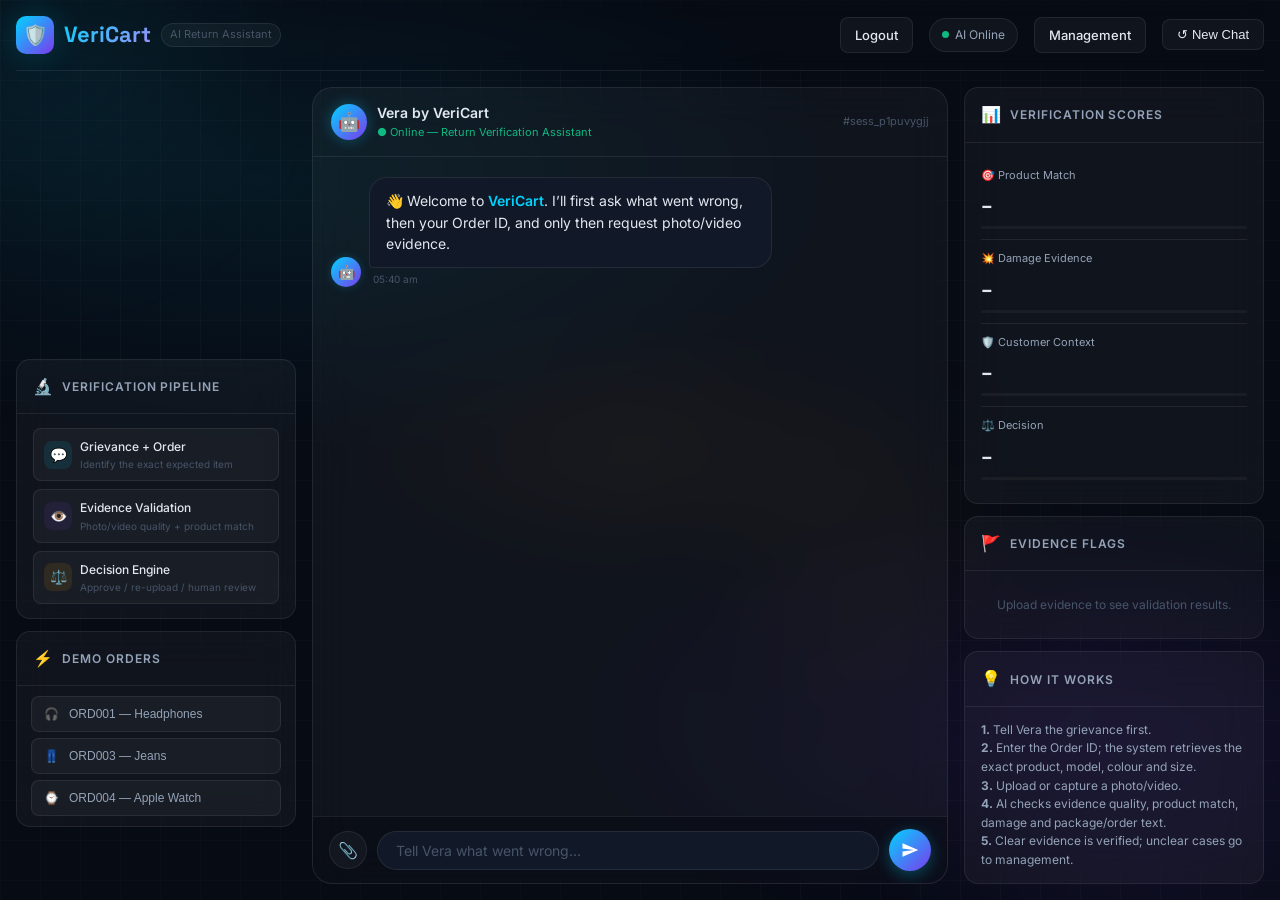
==== commit 3b15b72c: "Add temporary SQLite authentication with login and signup" ====
--- a/templates/index.html
+++ b/templates/index.html
@@ -29,6 +29,11 @@
     </a>
 
     <div class="header-right">
+        <a class="btn-new-chat"
+   href="/logout"
+   style="text-decoration:none">
+    Logout
+</a>
 
         <div class="status-indicator">
             <div class="status-dot"></div>
